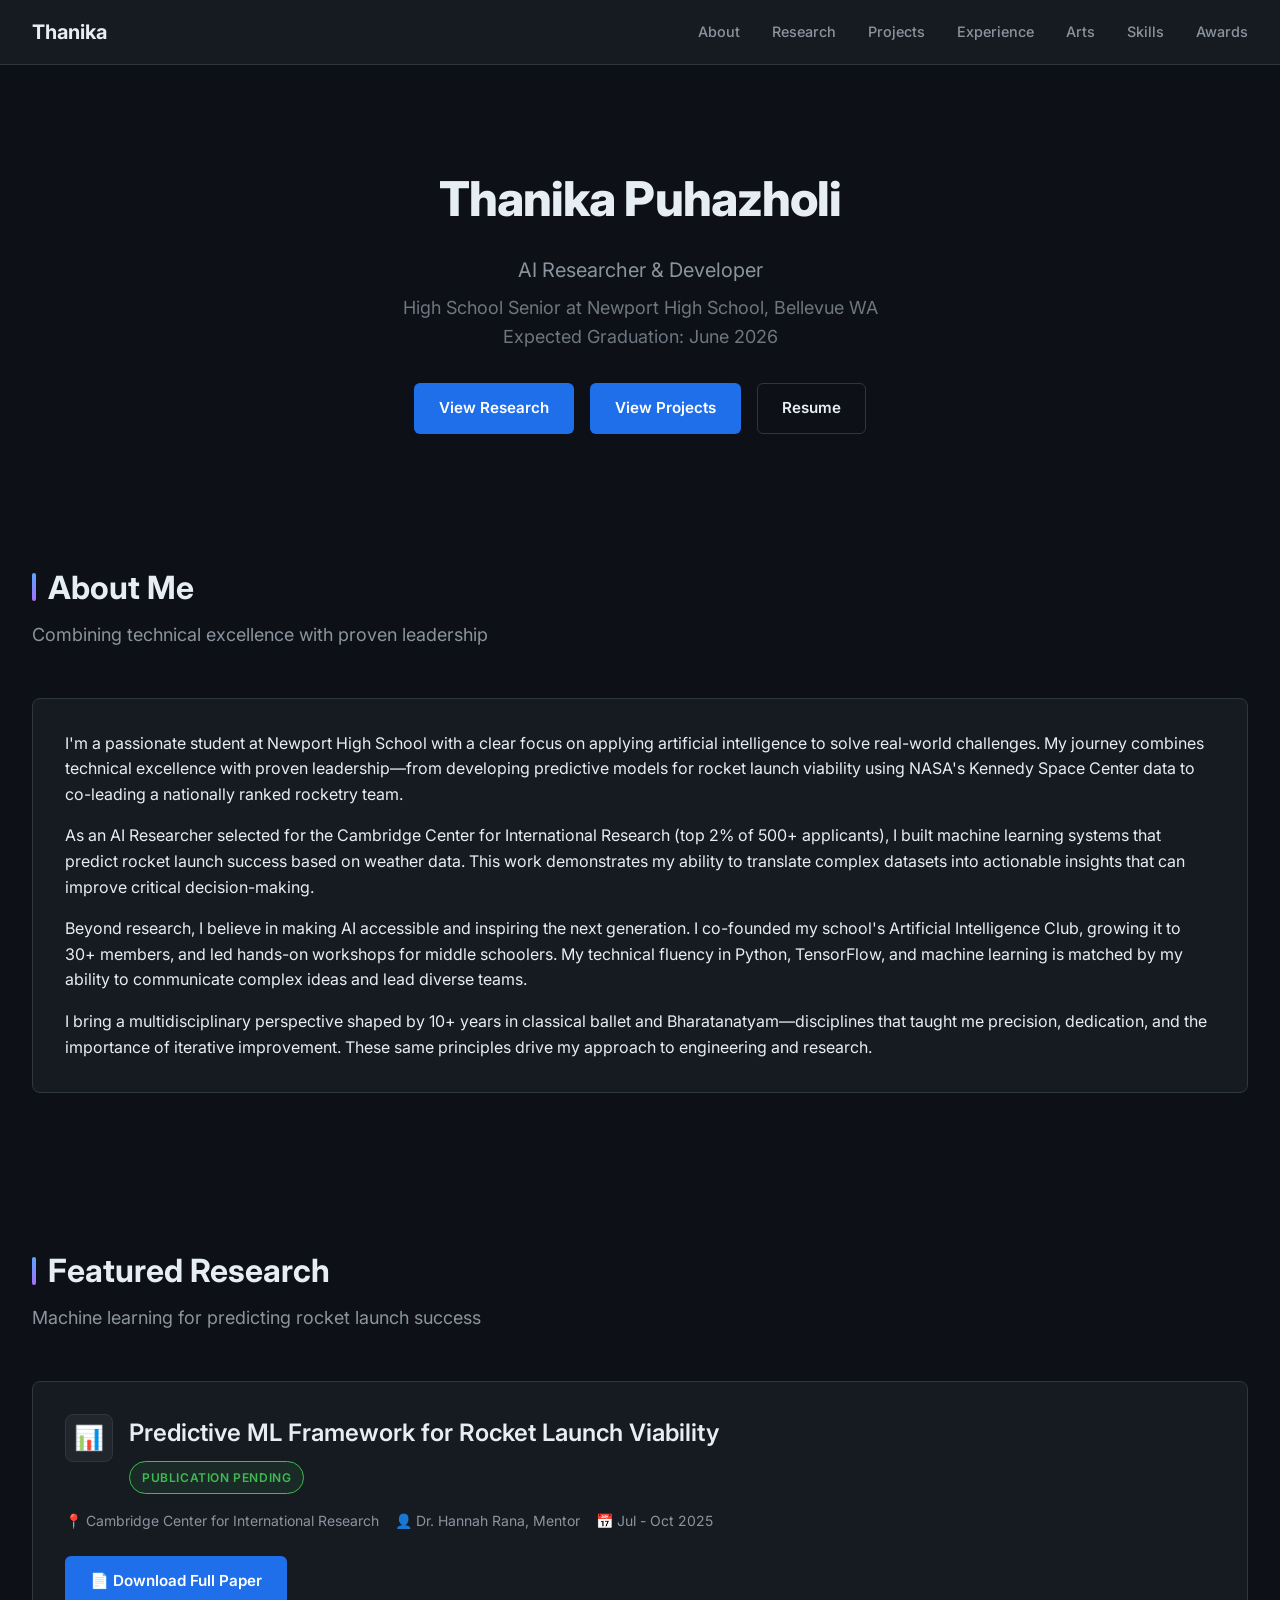
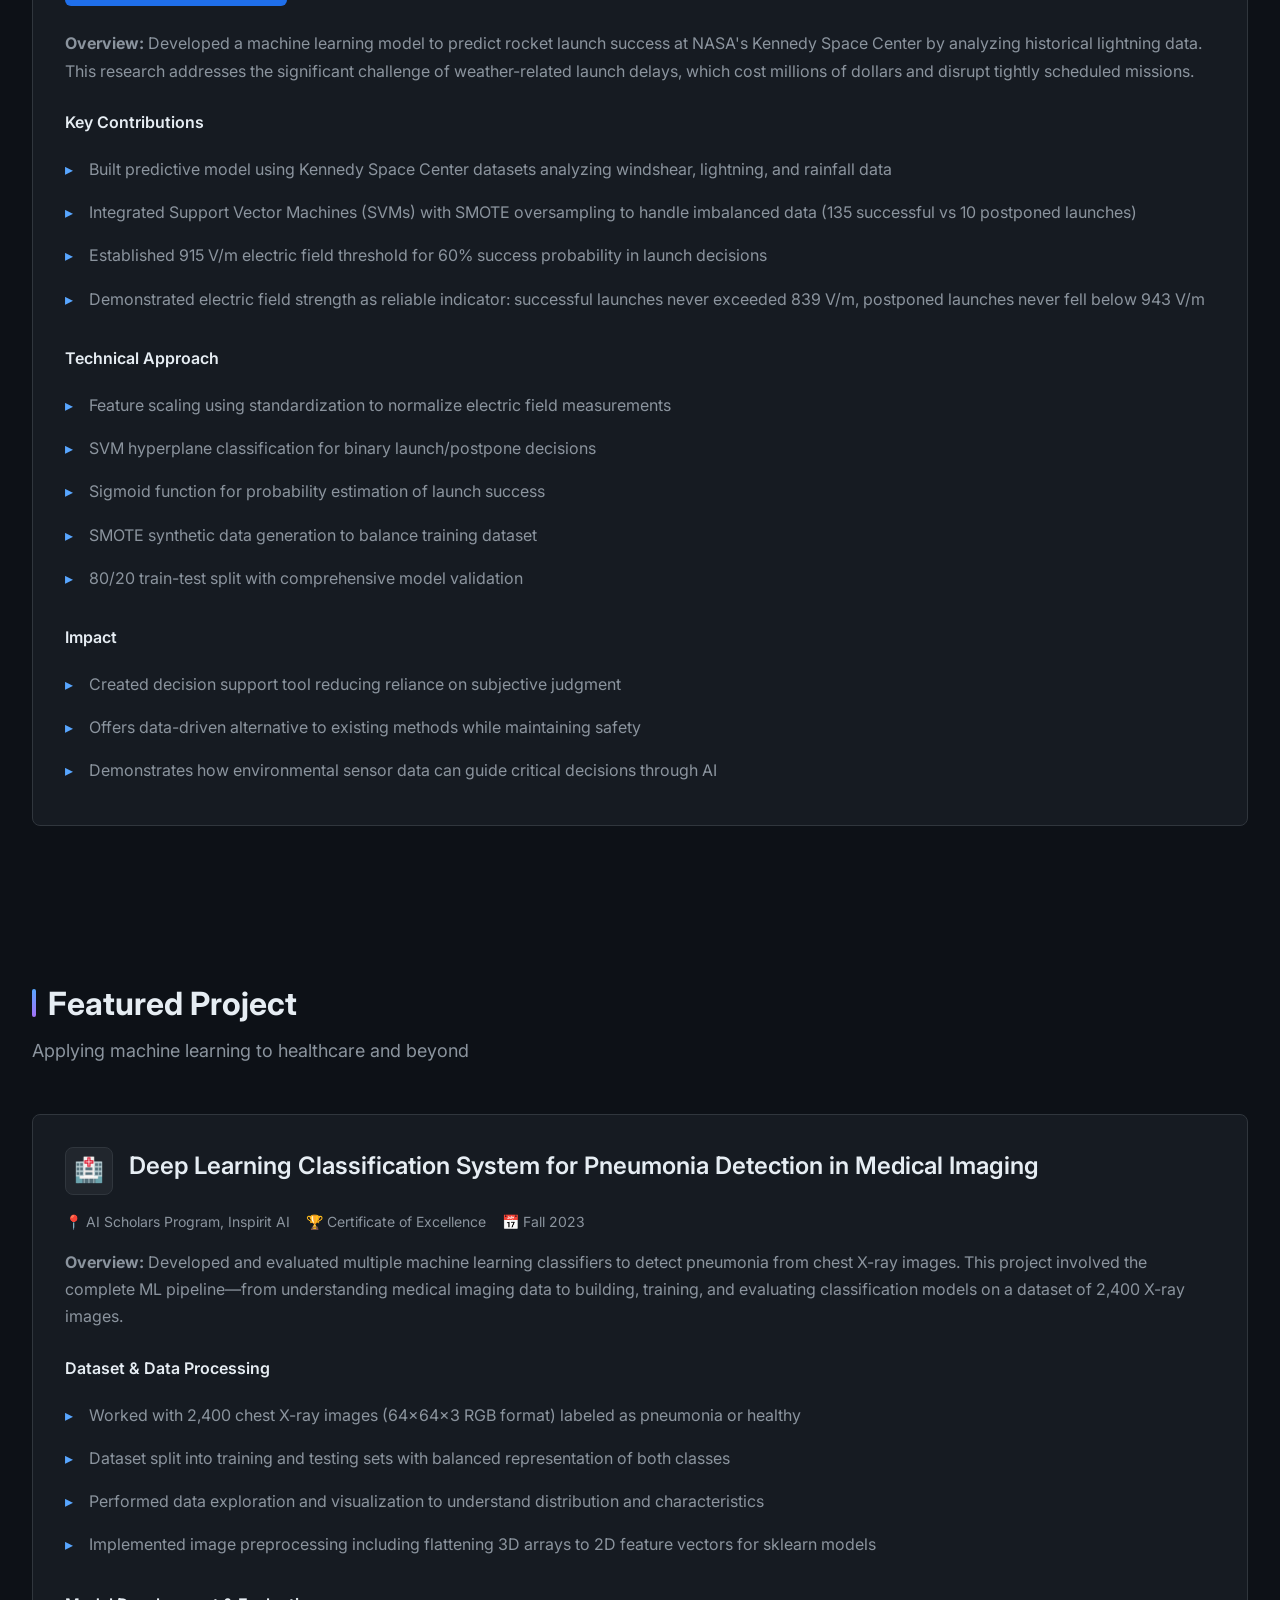
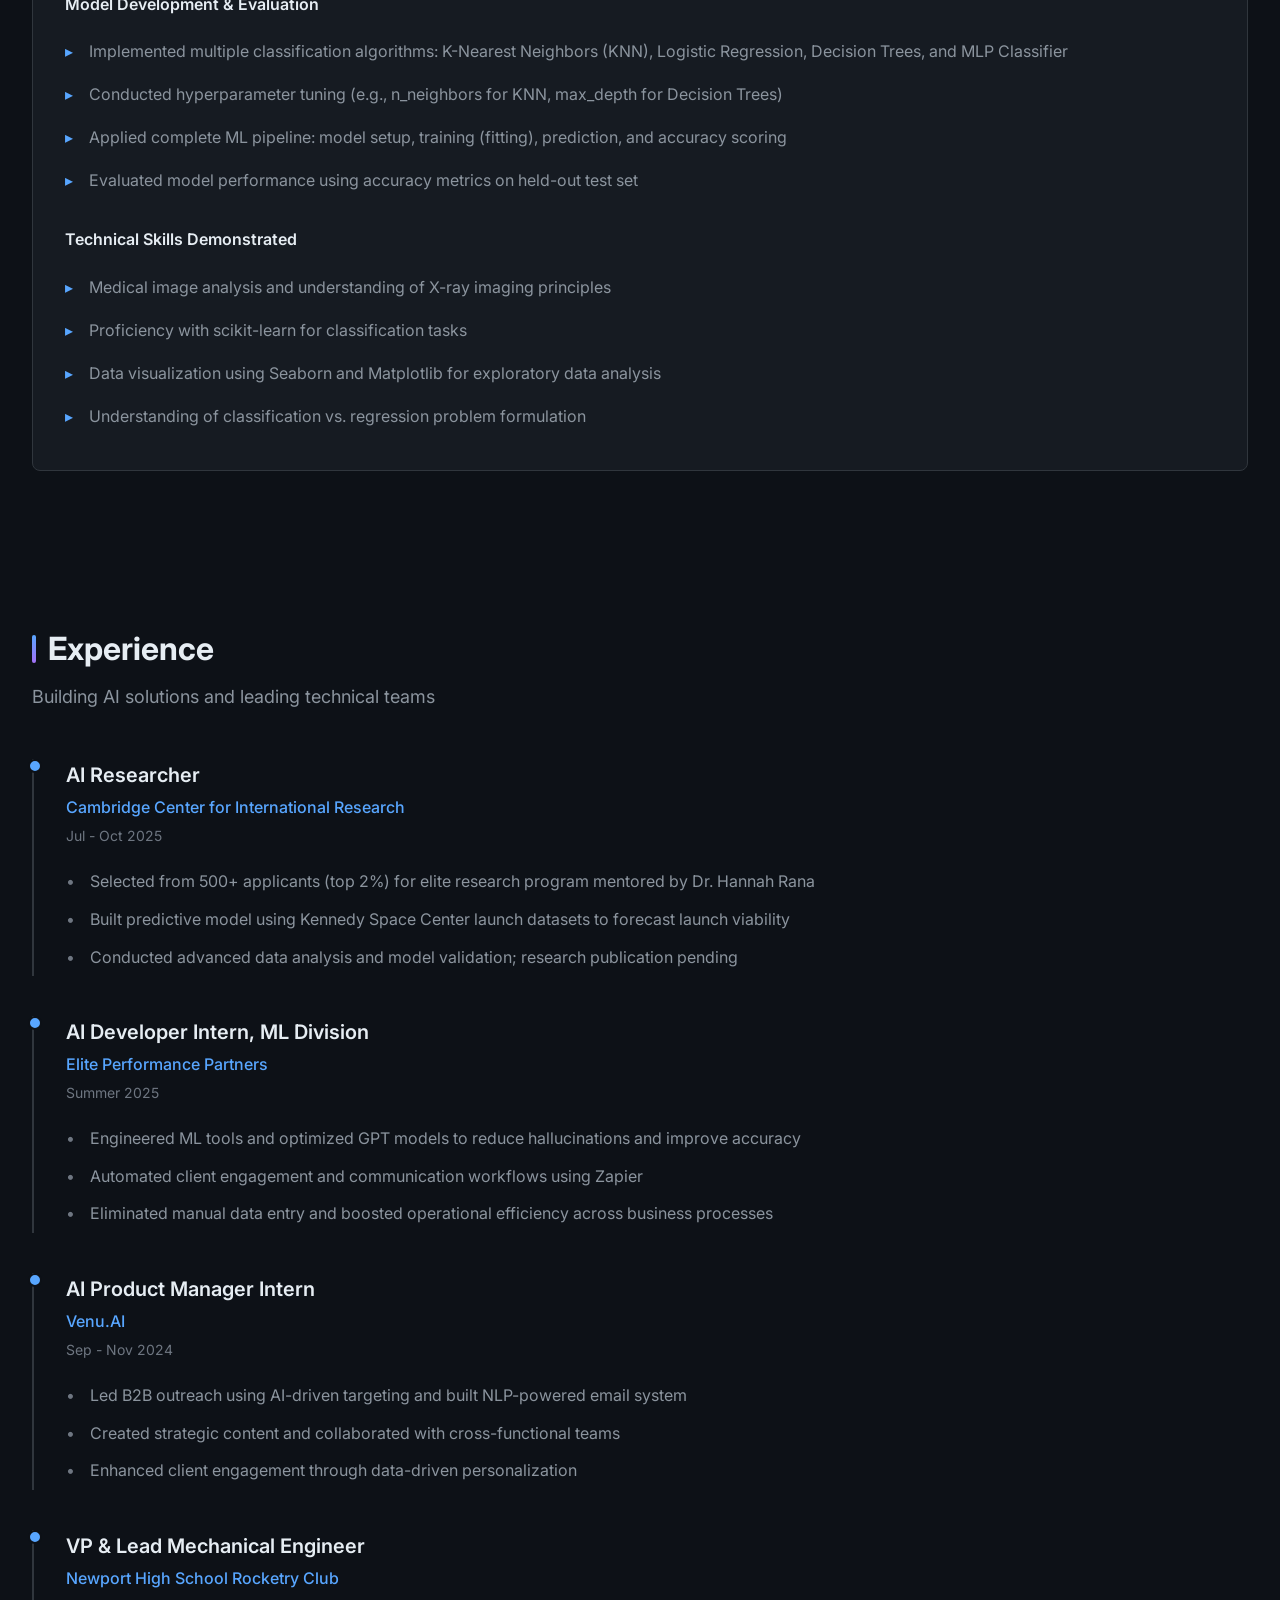
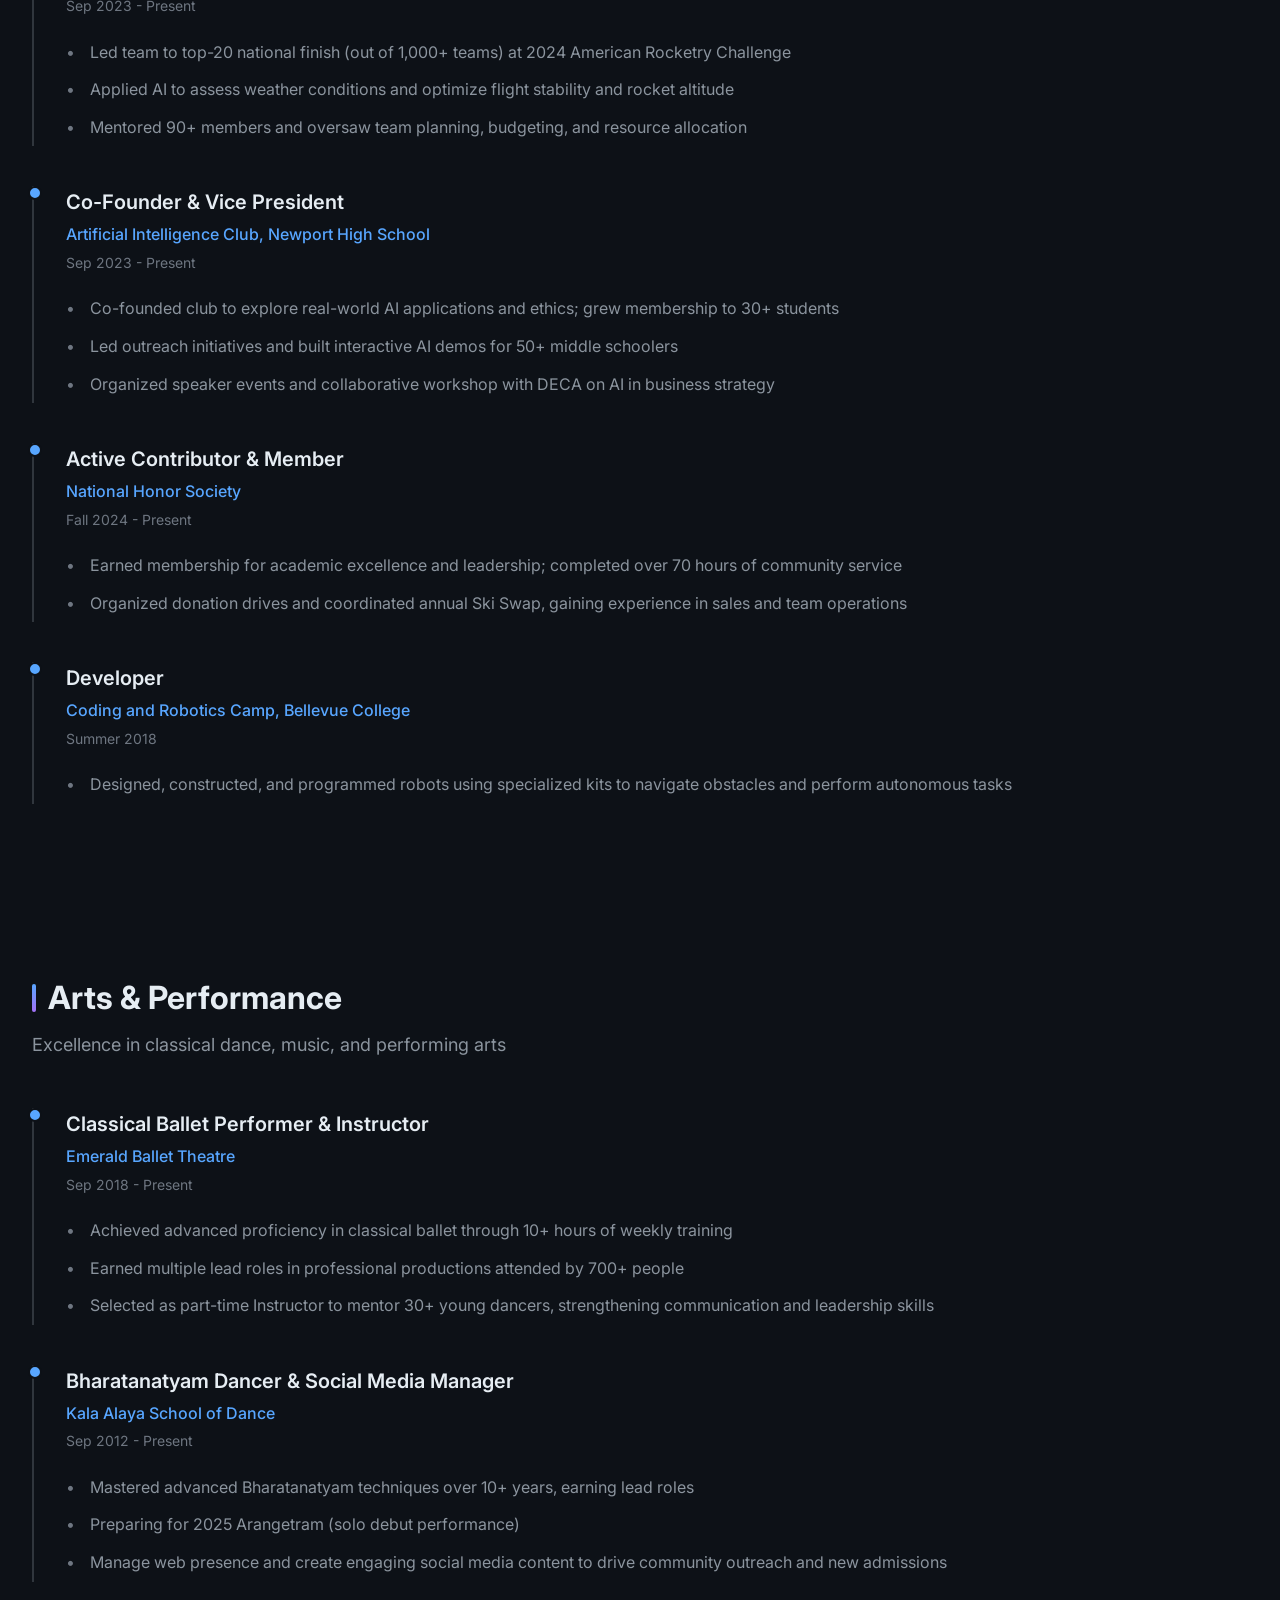
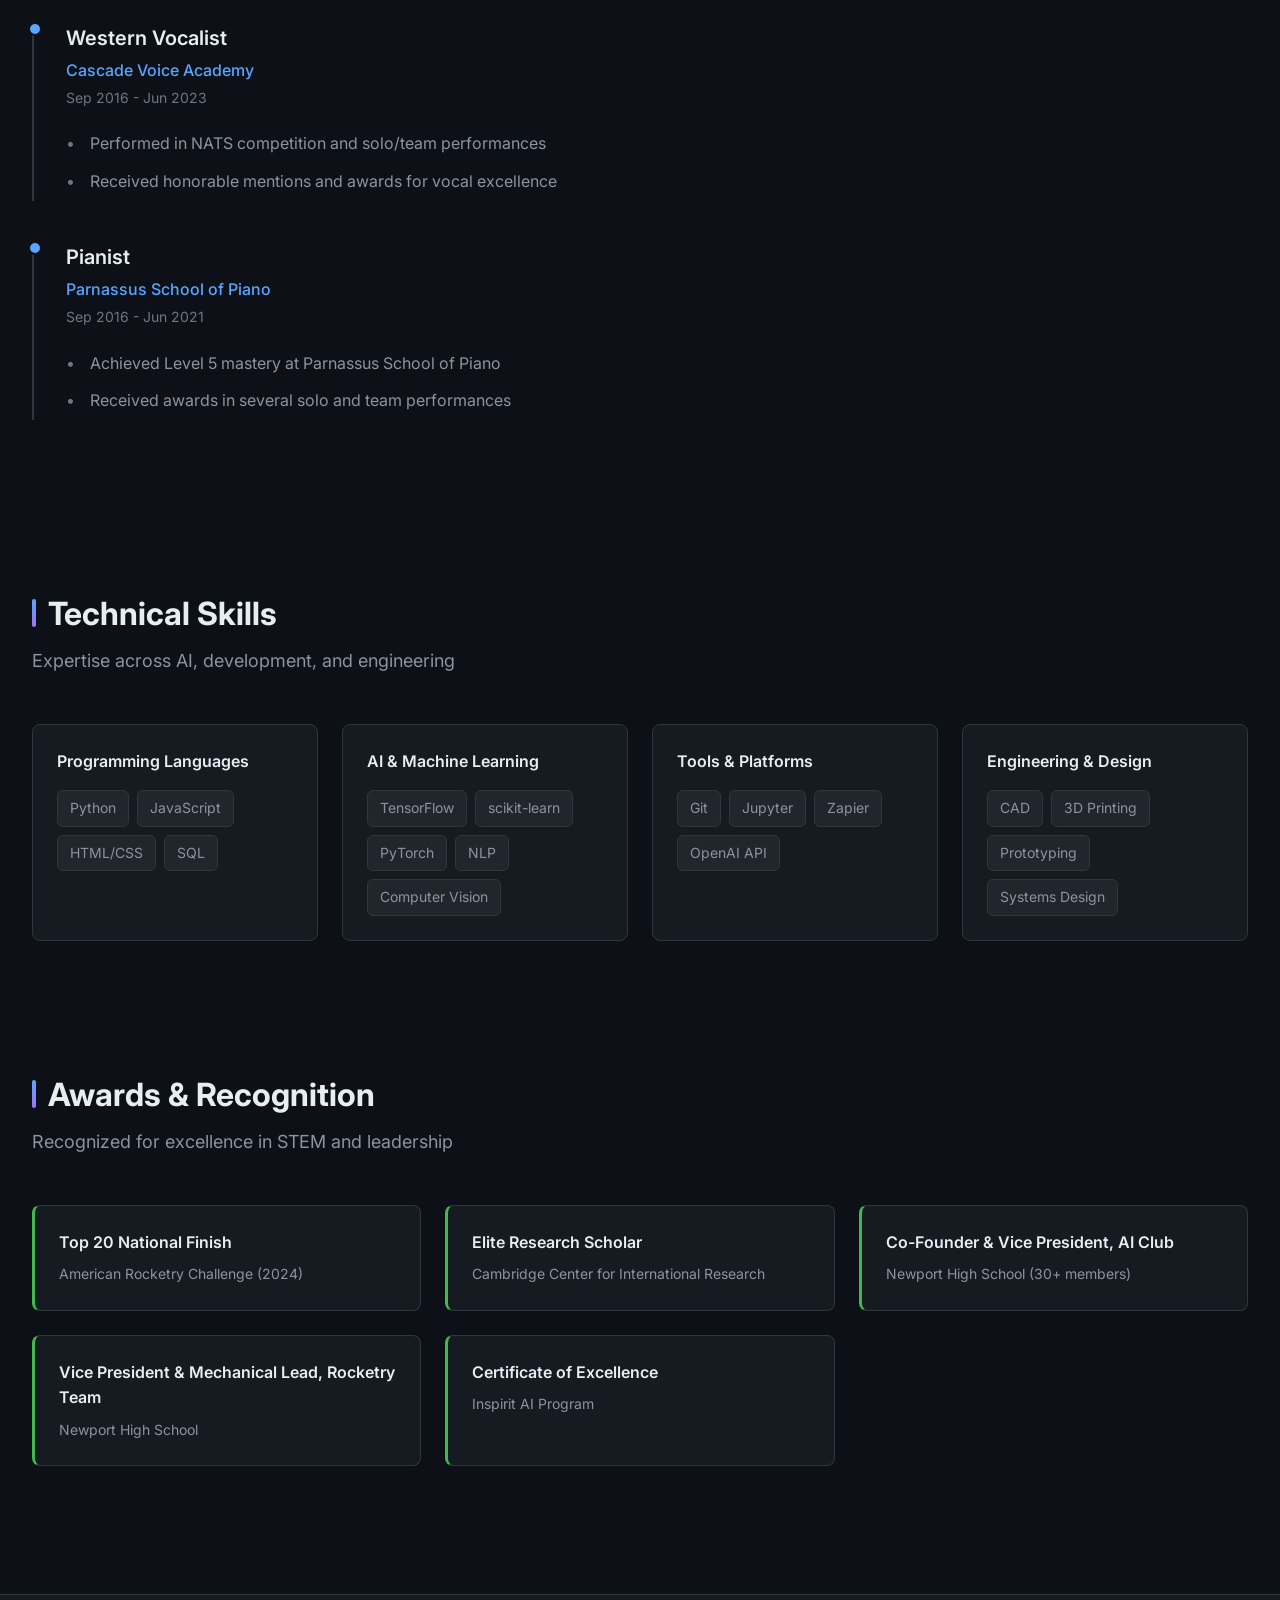
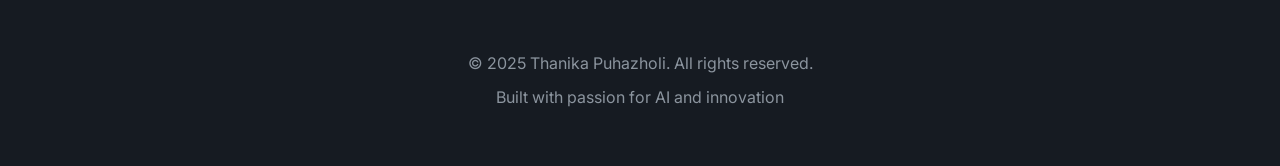
==== index.html @ 848838be "Update index.html" ====
<!DOCTYPE html>
<html lang="en">
<head>
    <meta charset="UTF-8">
    <meta name="viewport" content="width=device-width, initial-scale=1.0">
    <title>Thanika Puhazholi - High School Senior, AI Researcher & Developer</title>
     <!-- Custom T favicon -->
    <link rel="icon" href="data:image/svg+xml,<svg xmlns='http://www.w3.org/2000/svg' viewBox='0 0 100 100'><rect width='100' height='100' fill='%231f6feb'/><text x='50' y='75' font-size='70' text-anchor='middle' fill='white' font-family='Inter, sans-serif' font-weight='bold'>T</text></svg>">
    <link href="https://fonts.googleapis.com/css2?family=Inter:wght@300;400;500;600;700;800&display=swap" rel="stylesheet">

    <style>
        * {
            margin: 0;
            padding: 0;
            box-sizing: border-box;
        }

        :root {
            --bg-primary: #0d1117;
            --bg-secondary: #161b22;
            --bg-tertiary: #21262d;
            --bg-hover: #30363d;
            --border: #30363d;
            --text-primary: #e6edf3;
            --text-secondary: #8b949e;
            --text-muted: #6e7681;
            --accent-primary: #58a6ff;
            --accent-secondary: #1f6feb;
            --accent-tertiary: #388bfd;
            --success: #3fb950;
            --warning: #d29922;
            --purple: #a371f7;
            --shadow: rgba(0, 0, 0, 0.5);
        }

        body {
            font-family: 'Inter', -apple-system, BlinkMacSystemFont, 'Segoe UI', sans-serif;
            background: var(--bg-primary);
            color: var(--text-primary);
            line-height: 1.6;
            -webkit-font-smoothing: antialiased;
        }

        /* Header */
        header {
            background: var(--bg-secondary);
            border-bottom: 1px solid var(--border);
            padding: 1rem 0;
            position: sticky;
            top: 0;
            z-index: 100;
            backdrop-filter: blur(10px);
        }

        nav {
            max-width: 1280px;
            margin: 0 auto;
            padding: 0 2rem;
            display: flex;
            justify-content: space-between;
            align-items: center;
        }

        .logo {
            font-size: 1.25rem;
            font-weight: 700;
            color: var(--text-primary);
            text-decoration: none;
        }

        .nav-links {
            display: flex;
            gap: 2rem;
            list-style: none;
        }

        .nav-links a {
            color: var(--text-secondary);
            text-decoration: none;
            font-weight: 500;
            font-size: 0.9rem;
            transition: color 0.2s;
        }

        .nav-links a:hover {
            color: var(--text-primary);
        }

        /* Container */
        .container {
            max-width: 1280px;
            margin: 0 auto;
            padding: 0 2rem;
        }

        /* Hero Section */
        .hero {
            padding: 6rem 0 4rem;
            text-align: center;
        }

        .hero h1 {
            font-size: 3rem;
            font-weight: 800;
            margin-bottom: 1rem;
            letter-spacing: -0.02em;
        }

        .hero-subtitle {
            font-size: 1.25rem;
            color: var(--text-secondary);
            margin-bottom: 0.5rem;
        }

        .hero-description {
            font-size: 1.125rem;
            color: var(--text-muted);
            max-width: 600px;
            margin: 0 auto 2rem;
        }

        .hero-buttons {
            display: flex;
            gap: 1rem;
            justify-content: center;
            flex-wrap: wrap;
        }

        .btn {
            padding: 0.75rem 1.5rem;
            border-radius: 6px;
            text-decoration: none;
            font-weight: 600;
            font-size: 0.95rem;
            transition: all 0.2s;
            display: inline-flex;
            align-items: center;
            gap: 0.5rem;
        }

        .btn-primary {
            background: var(--accent-secondary);
            color: white;
            border: 1px solid transparent;
        }

        .btn-primary:hover {
            background: var(--accent-tertiary);
        }

        .btn-secondary {
            background: transparent;
            color: var(--text-primary);
            border: 1px solid var(--border);
        }

        .btn-secondary:hover {
            border-color: var(--text-secondary);
        }

        /* Section */
        section {
            padding: 4rem 0;
        }

        .section-header {
            margin-bottom: 3rem;
        }

        .section-title {
            font-size: 2rem;
            font-weight: 700;
            margin-bottom: 0.5rem;
            display: flex;
            align-items: center;
            gap: 0.75rem;
        }

        .section-title::before {
            content: '';
            width: 4px;
            height: 28px;
            background: linear-gradient(180deg, var(--accent-primary), var(--purple));
            border-radius: 2px;
        }

        .section-description {
            color: var(--text-secondary);
            font-size: 1.125rem;
        }

        /* Cards */
        .card {
            background: var(--bg-secondary);
            border: 1px solid var(--border);
            border-radius: 8px;
            padding: 2rem;
            margin-bottom: 1.5rem;
            transition: all 0.2s;
        }

        .card:hover {
            border-color: var(--text-muted);
            box-shadow: 0 8px 24px var(--shadow);
        }

        .card-header {
            display: flex;
            align-items: flex-start;
            gap: 1rem;
            margin-bottom: 1rem;
        }

        .card-icon {
            width: 48px;
            height: 48px;
            background: var(--bg-tertiary);
            border: 1px solid var(--border);
            border-radius: 8px;
            display: flex;
            align-items: center;
            justify-content: center;
            font-size: 1.5rem;
            flex-shrink: 0;
        }

        .card-title {
            font-size: 1.5rem;
            font-weight: 600;
            margin-bottom: 0.5rem;
        }

        .card-meta {
            display: flex;
            flex-wrap: wrap;
            gap: 1rem;
            margin-bottom: 1rem;
            font-size: 0.875rem;
            color: var(--text-secondary);
        }

        .badge {
            display: inline-block;
            padding: 0.375rem 0.75rem;
            background: var(--bg-tertiary);
            border: 1px solid var(--border);
            border-radius: 20px;
            font-size: 0.75rem;
            font-weight: 600;
            text-transform: uppercase;
            letter-spacing: 0.05em;
        }

        .badge-success {
            background: rgba(63, 185, 80, 0.1);
            border-color: var(--success);
            color: var(--success);
        }

        .badge-warning {
            background: rgba(210, 153, 34, 0.1);
            border-color: var(--warning);
            color: var(--warning);
        }

        .badge-purple {
            background: rgba(163, 113, 247, 0.1);
            border-color: var(--purple);
            color: var(--purple);
        }

        .card-content {
            color: var(--text-secondary);
            line-height: 1.7;
        }

        .card-content h4 {
            color: var(--text-primary);
            font-weight: 600;
            margin: 1.5rem 0 0.75rem;
            font-size: 1rem;
        }

        .card-content ul {
            list-style: none;
            padding-left: 0;
        }

        .card-content li {
            padding: 0.5rem 0 0.5rem 1.5rem;
            position: relative;
        }

        .card-content li::before {
            content: '▸';
            position: absolute;
            left: 0;
            color: var(--accent-primary);
        }

        /* Experience Timeline */
        .experience-item {
            border-left: 2px solid var(--border);
            padding-left: 2rem;
            margin-bottom: 2.5rem;
            position: relative;
        }

        .experience-item::before {
            content: '';
            position: absolute;
            left: -6px;
            top: 0;
            width: 10px;
            height: 10px;
            background: var(--accent-primary);
            border-radius: 50%;
            border: 2px solid var(--bg-primary);
        }

        .experience-header {
            margin-bottom: 1rem;
        }

        .experience-title {
            font-size: 1.25rem;
            font-weight: 600;
            margin-bottom: 0.25rem;
        }

        .experience-org {
            color: var(--accent-primary);
            font-weight: 500;
        }

        .experience-date {
            color: var(--text-muted);
            font-size: 0.875rem;
            margin-top: 0.25rem;
        }

        .experience-description {
            list-style: none;
            padding-left: 0;
            color: var(--text-secondary);
        }

        .experience-description li {
            padding: 0.375rem 0 0.375rem 1.5rem;
            position: relative;
        }

        .experience-description li::before {
            content: '•';
            position: absolute;
            left: 0;
            color: var(--text-muted);
        }

        /* Skills Grid */
        .skills-grid {
            display: grid;
            grid-template-columns: repeat(auto-fit, minmax(280px, 1fr));
            gap: 1.5rem;
        }

        .skill-group {
            background: var(--bg-secondary);
            border: 1px solid var(--border);
            border-radius: 8px;
            padding: 1.5rem;
        }

        .skill-group h3 {
            font-size: 1rem;
            font-weight: 600;
            margin-bottom: 1rem;
            color: var(--text-primary);
        }

        .skill-tags {
            display: flex;
            flex-wrap: wrap;
            gap: 0.5rem;
        }

        .skill-tag {
            background: var(--bg-tertiary);
            border: 1px solid var(--border);
            padding: 0.375rem 0.75rem;
            border-radius: 6px;
            font-size: 0.875rem;
            color: var(--text-secondary);
            transition: all 0.2s;
        }

        .skill-tag:hover {
            border-color: var(--accent-primary);
            color: var(--accent-primary);
        }

        /* Awards Grid */
        .awards-grid {
            display: grid;
            grid-template-columns: repeat(auto-fit, minmax(300px, 1fr));
            gap: 1.5rem;
        }

        .award-card {
            background: var(--bg-secondary);
            border: 1px solid var(--border);
            border-left: 3px solid var(--success);
            border-radius: 8px;
            padding: 1.5rem;
            transition: all 0.2s;
        }

        .award-card:hover {
            border-left-color: var(--accent-primary);
            box-shadow: 0 4px 16px var(--shadow);
        }

        .award-name {
            font-weight: 600;
            margin-bottom: 0.5rem;
        }

        .award-org {
            color: var(--text-secondary);
            font-size: 0.875rem;
        }

        /* Footer */
        footer {
            background: var(--bg-secondary);
            border-top: 1px solid var(--border);
            padding: 3rem 0;
            margin-top: 4rem;
            text-align: center;
        }

        footer p {
            color: var(--text-secondary);
            margin: 0.5rem 0;
        }

        /* Responsive */
        @media (max-width: 768px) {
            .hero h1 {
                font-size: 2rem;
            }

            .nav-links {
                gap: 1rem;
            }

            .section-title {
                font-size: 1.5rem;
            }

            .skills-grid,
            .awards-grid {
                grid-template-columns: 1fr;
            }
        }

        /* Smooth Scroll */
        html {
            scroll-behavior: smooth;
        }

        ::selection {
            background: var(--accent-primary);
            color: var(--bg-primary);
        }
    </style>
</head>
<body>
    <header>
        <nav>
            <a href="#" class="logo">Thanika</a>
            <ul class="nav-links">
                <li><a href="#about">About</a></li>
                <li><a href="#research">Research</a></li>
                <li><a href="#projects">Projects</a></li>
                <li><a href="#experience">Experience</a></li>
                <li><a href="#arts">Arts</a></li>
                <li><a href="#skills">Skills</a></li>
                <li><a href="#awards">Awards</a></li>
            </ul>
        </nav>
    </header>

    <main>
        <div class="container">
            <section class="hero">
                <h1>Thanika Puhazholi</h1>
                <div class="hero-subtitle">AI Researcher & Developer</div>
                <p class="hero-description">High School Senior at Newport High School, Bellevue WA<br>Expected Graduation: June 2026</p>
                <div class="hero-buttons">
                    <a href="#research" class="btn btn-primary">
                        <span>View Research</span>
                    </a>
                    <a href="#projects" class="btn btn-primary">
                        <span>View Projects</span>
                    </a>
                    <a href="thanikaresume.pdf" class="btn btn-secondary" target="_blank">
                        <span>Resume</span>
                    </a>
                    
                </div>
            </section>
            <section id="about">
                <div class="section-header">
                    <h2 class="section-title">About Me</h2>
                    <p class="section-description">Combining technical excellence with proven leadership</p>
                </div>
                <div class="card">
                    <p style="margin-bottom: 1rem;">I'm a passionate student at Newport High School with a clear focus on applying artificial intelligence to solve real-world challenges. My journey combines technical excellence with proven leadership—from developing predictive models for rocket launch viability using NASA's Kennedy Space Center data to co-leading a nationally ranked rocketry team.</p>
                    
                    <p style="margin-bottom: 1rem;">As an AI Researcher selected for the Cambridge Center for International Research (top 2% of 500+ applicants), I built machine learning systems that predict rocket launch success based on weather data. This work demonstrates my ability to translate complex datasets into actionable insights that can improve critical decision-making.</p>
                    
                    <p style="margin-bottom: 1rem;">Beyond research, I believe in making AI accessible and inspiring the next generation. I co-founded my school's Artificial Intelligence Club, growing it to 30+ members, and led hands-on workshops for middle schoolers. My technical fluency in Python, TensorFlow, and machine learning is matched by my ability to communicate complex ideas and lead diverse teams.</p>
                    
                    <p>I bring a multidisciplinary perspective shaped by 10+ years in classical ballet and Bharatanatyam—disciplines that taught me precision, dedication, and the importance of iterative improvement. These same principles drive my approach to engineering and research.</p>
                </div>
            </section>

            <section id="research">
                <div class="section-header">
                    <h2 class="section-title">Featured Research</h2>
                    <p class="section-description">Machine learning for predicting rocket launch success</p>
                </div>
                
                <div class="card">
                    <div class="card-header">
                        <div class="card-icon">📊</div>
                        <div style="flex: 1;">
                            <h3 class="card-title">Predictive ML Framework for Rocket Launch Viability</h3>
                            <span class="badge badge-success">Publication Pending</span>
                        </div>
                    </div>
                    
                    <div class="card-meta">
                        <span>📍 Cambridge Center for International Research</span>
                        <span>👤 Dr. Hannah Rana, Mentor</span>
                        <span>📅 Jul - Oct 2025</span>
                    </div>

                    <div style="margin: 1.5rem 0;">
                        <a href="launchpredictresearch.pdf" class="btn btn-primary" target="_blank">
                            <span>📄 Download Full Paper</span>
                        </a>
                    </div>

                    <div class="card-content">
                        <p><strong>Overview:</strong> Developed a machine learning model to predict rocket launch success at NASA's Kennedy Space Center by analyzing historical lightning data. This research addresses the significant challenge of weather-related launch delays, which cost millions of dollars and disrupt tightly scheduled missions.</p>

                        <h4>Key Contributions</h4>
                        <ul>
                            <li>Built predictive model using Kennedy Space Center datasets analyzing windshear, lightning, and rainfall data</li>
                            <li>Integrated Support Vector Machines (SVMs) with SMOTE oversampling to handle imbalanced data (135 successful vs 10 postponed launches)</li>
                            <li>Established 915 V/m electric field threshold for 60% success probability in launch decisions</li>
                            <li>Demonstrated electric field strength as reliable indicator: successful launches never exceeded 839 V/m, postponed launches never fell below 943 V/m</li>
                        </ul>

                        <h4>Technical Approach</h4>
                        <ul>
                            <li>Feature scaling using standardization to normalize electric field measurements</li>
                            <li>SVM hyperplane classification for binary launch/postpone decisions</li>
                            <li>Sigmoid function for probability estimation of launch success</li>
                            <li>SMOTE synthetic data generation to balance training dataset</li>
                            <li>80/20 train-test split with comprehensive model validation</li>
                        </ul>

                        <h4>Impact</h4>
                        <ul>
                            <li>Created decision support tool reducing reliance on subjective judgment</li>
                            <li>Offers data-driven alternative to existing methods while maintaining safety</li>
                            <li>Demonstrates how environmental sensor data can guide critical decisions through AI</li>
                        </ul>
                    </div>
                </div>
            </section>

            <section id="projects">
                <div class="section-header">
                    <h2 class="section-title">Featured Project</h2>
                    <p class="section-description">Applying machine learning to healthcare and beyond</p>
                </div>

                <div class="card">
                    <div class="card-header">
                        <div class="card-icon">🏥</div>
                        <div style="flex: 1;">
                            <h3 class="card-title"> Deep Learning Classification System for Pneumonia Detection in Medical Imaging</h3>
                        </div>
                    </div>
                    
                    <div class="card-meta">
                        <span>📍 AI Scholars Program, Inspirit AI</span>
                        <span>🏆 Certificate of Excellence</span>
                        <span>📅 Fall 2023</span>
                    </div>

                    <div class="card-content">
                        <p><strong>Overview:</strong> Developed and evaluated multiple machine learning classifiers to detect pneumonia from chest X-ray images. This project involved the complete ML pipeline—from understanding medical imaging data to building, training, and evaluating classification models on a dataset of 2,400 X-ray images.</p>

                        <h4>Dataset & Data Processing</h4>
                        <ul>
                            <li>Worked with 2,400 chest X-ray images (64×64×3 RGB format) labeled as pneumonia or healthy</li>
                            <li>Dataset split into training and testing sets with balanced representation of both classes</li>
                            <li>Performed data exploration and visualization to understand distribution and characteristics</li>
                            <li>Implemented image preprocessing including flattening 3D arrays to 2D feature vectors for sklearn models</li>
                        </ul>

                        <h4>Model Development & Evaluation</h4>
                        <ul>
                            <li>Implemented multiple classification algorithms: K-Nearest Neighbors (KNN), Logistic Regression, Decision Trees, and MLP Classifier</li>
                            <li>Conducted hyperparameter tuning (e.g., n_neighbors for KNN, max_depth for Decision Trees)</li>
                            <li>Applied complete ML pipeline: model setup, training (fitting), prediction, and accuracy scoring</li>
                            <li>Evaluated model performance using accuracy metrics on held-out test set</li>
                        </ul>

                        <h4>Technical Skills Demonstrated</h4>
                        <ul>
                            <li>Medical image analysis and understanding of X-ray imaging principles</li>
                            <li>Proficiency with scikit-learn for classification tasks</li>
                            <li>Data visualization using Seaborn and Matplotlib for exploratory data analysis</li>
                            <li>Understanding of classification vs. regression problem formulation</li>
                        </ul>
                    </div>
                </div>
            </section>

            <section id="experience">
                <div class="section-header">
                    <h2 class="section-title">Experience</h2>
                    <p class="section-description">Building AI solutions and leading technical teams</p>
                </div>

                <div class="experience-item">
                    <div class="experience-header">
                        <div class="experience-title">AI Researcher</div>
                        <div class="experience-org">Cambridge Center for International Research</div>
                        <div class="experience-date">Jul - Oct 2025</div>
                    </div>
                    <ul class="experience-description">
                        <li>Selected from 500+ applicants (top 2%) for elite research program mentored by Dr. Hannah Rana</li>
                        <li>Built predictive model using Kennedy Space Center launch datasets to forecast launch viability</li>
                        <li>Conducted advanced data analysis and model validation; research publication pending</li>
                    </ul>
                </div>

                <div class="experience-item">
                    <div class="experience-header">
                        <div class="experience-title">AI Developer Intern, ML Division</div>
                        <div class="experience-org">Elite Performance Partners</div>
                        <div class="experience-date">Summer 2025</div>
                    </div>
                    <ul class="experience-description">
                        <li>Engineered ML tools and optimized GPT models to reduce hallucinations and improve accuracy</li>
                        <li>Automated client engagement and communication workflows using Zapier</li>
                        <li>Eliminated manual data entry and boosted operational efficiency across business processes</li>
                    </ul>
                </div>

                <div class="experience-item">
                    <div class="experience-header">
                        <div class="experience-title">AI Product Manager Intern</div>
                        <div class="experience-org">Venu.AI</div>
                        <div class="experience-date">Sep - Nov 2024</div>
                    </div>
                    <ul class="experience-description">
                        <li>Led B2B outreach using AI-driven targeting and built NLP-powered email system</li>
                        <li>Created strategic content and collaborated with cross-functional teams</li>
                        <li>Enhanced client engagement through data-driven personalization</li>
                    </ul>
                </div>

                <div class="experience-item">
                    <div class="experience-header">
                        <div class="experience-title">VP & Lead Mechanical Engineer</div>
                        <div class="experience-org">Newport High School Rocketry Club</div>
                        <div class="experience-date">Sep 2023 - Present</div>
                    </div>
                    <ul class="experience-description">
                        <li>Led team to top-20 national finish (out of 1,000+ teams) at 2024 American Rocketry Challenge</li>
                        <li>Applied AI to assess weather conditions and optimize flight stability and rocket altitude</li>
                        <li>Mentored 90+ members and oversaw team planning, budgeting, and resource allocation</li>
                    </ul>
                </div>

                <div class="experience-item">
                    <div class="experience-header">
                        <div class="experience-title">Co-Founder & Vice President</div>
                        <div class="experience-org">Artificial Intelligence Club, Newport High School</div>
                        <div class="experience-date">Sep 2023 - Present</div>
                    </div>
                    <ul class="experience-description">
                        <li>Co-founded club to explore real-world AI applications and ethics; grew membership to 30+ students</li>
                        <li>Led outreach initiatives and built interactive AI demos for 50+ middle schoolers</li>
                        <li>Organized speaker events and collaborative workshop with DECA on AI in business strategy</li>
                    </ul>
                </div>

                <div class="experience-item">
                    <div class="experience-header">
                        <div class="experience-title">Active Contributor & Member</div>
                        <div class="experience-org">National Honor Society</div>
                        <div class="experience-date">Fall 2024 - Present</div>
                    </div>
                    <ul class="experience-description">
                        <li>Earned membership for academic excellence and leadership; completed over 70 hours of community service</li>
                        <li>Organized donation drives and coordinated annual Ski Swap, gaining experience in sales and team operations</li>
                    </ul>
                </div>

                <div class="experience-item">
                    <div class="experience-header">
                        <div class="experience-title">Developer</div>
                        <div class="experience-org">Coding and Robotics Camp, Bellevue College</div>
                        <div class="experience-date">Summer 2018</div>
                    </div>
                    <ul class="experience-description">
                        <li>Designed, constructed, and programmed robots using specialized kits to navigate obstacles and perform autonomous tasks</li>
                    </ul>
                </div>
            </section>

            <section id="arts">
                <div class="section-header">
                    <h2 class="section-title">Arts & Performance</h2>
                    <p class="section-description">Excellence in classical dance, music, and performing arts</p>
                </div>

                <div class="experience-item">
                    <div class="experience-header">
                        <div class="experience-title">Classical Ballet Performer & Instructor</div>
                        <div class="experience-org">Emerald Ballet Theatre</div>
                        <div class="experience-date">Sep 2018 - Present</div>
                    </div>
                    <ul class="experience-description">
                        <li>Achieved advanced proficiency in classical ballet through 10+ hours of weekly training</li>
                        <li>Earned multiple lead roles in professional productions attended by 700+ people</li>
                        <li>Selected as part-time Instructor to mentor 30+ young dancers, strengthening communication and leadership skills</li>
                    </ul>
                </div>

                <div class="experience-item">
                    <div class="experience-header">
                        <div class="experience-title">Bharatanatyam Dancer & Social Media Manager</div>
                        <div class="experience-org">Kala Alaya School of Dance</div>
                        <div class="experience-date">Sep 2012 - Present</div>
                    </div>
                    <ul class="experience-description">
                        <li>Mastered advanced Bharatanatyam techniques over 10+ years, earning lead roles</li>
                        <li>Preparing for 2025 Arangetram (solo debut performance)</li>
                        <li>Manage web presence and create engaging social media content to drive community outreach and new admissions</li>
                    </ul>
                </div>

                <div class="experience-item">
                    <div class="experience-header">
                        <div class="experience-title">Western Vocalist</div>
                        <div class="experience-org">Cascade Voice Academy</div>
                        <div class="experience-date">Sep 2016 - Jun 2023</div>
                    </div>
                    <ul class="experience-description">
                        <li>Performed in NATS competition and solo/team performances</li>
                        <li>Received honorable mentions and awards for vocal excellence</li>
                    </ul>
                </div>

                <div class="experience-item">
                    <div class="experience-header">
                        <div class="experience-title">Pianist</div>
                        <div class="experience-org">Parnassus School of Piano</div>
                        <div class="experience-date">Sep 2016 - Jun 2021</div>
                    </div>
                    <ul class="experience-description">
                        <li>Achieved Level 5 mastery at Parnassus School of Piano</li>
                        <li>Received awards in several solo and team performances</li>
                    </ul>
                </div>
            </section>

            <section id="skills">
                <div class="section-header">
                    <h2 class="section-title">Technical Skills</h2>
                    <p class="section-description">Expertise across AI, development, and engineering</p>
                </div>

                <div class="skills-grid">
                    <div class="skill-group">
                        <h3>Programming Languages</h3>
                        <div class="skill-tags">
                            <span class="skill-tag">Python</span>
                            <span class="skill-tag">JavaScript</span>
                            <span class="skill-tag">HTML/CSS</span>
                            <span class="skill-tag">SQL</span>
                        </div>
                    </div>

                    <div class="skill-group">
                        <h3>AI & Machine Learning</h3>
                        <div class="skill-tags">
                            <span class="skill-tag">TensorFlow</span>
                            <span class="skill-tag">scikit-learn</span>
                            <span class="skill-tag">PyTorch</span>
                            <span class="skill-tag">NLP</span>
                            <span class="skill-tag">Computer Vision</span>
                        </div>
                    </div>

                    <div class="skill-group">
                        <h3>Tools & Platforms</h3>
                        <div class="skill-tags">
                            <span class="skill-tag">Git</span>
                            <span class="skill-tag">Jupyter</span>
                            <span class="skill-tag">Zapier</span>
                            <span class="skill-tag">OpenAI API</span>
                        </div>
                    </div>

                    <div class="skill-group">
                        <h3>Engineering & Design</h3>
                        <div class="skill-tags">
                            <span class="skill-tag">CAD</span>
                            <span class="skill-tag">3D Printing</span>
                            <span class="skill-tag">Prototyping</span>
                            <span class="skill-tag">Systems Design</span>
                        </div>
                    </div>
                </div>
            </section>

            <section id="awards">
                <div class="section-header">
                    <h2 class="section-title">Awards & Recognition</h2>
                    <p class="section-description">Recognized for excellence in STEM and leadership</p>
                </div>

                <div class="awards-grid">
                    <div class="award-card">
                        <div class="award-name">Top 20 National Finish</div>
                        <div class="award-org">American Rocketry Challenge (2024)</div>
                    </div>

                     <div class="award-card">
                        <div class="award-name">Elite Research Scholar</div>
                        <div class="award-org">Cambridge Center for International Research</div>
                    </div>

                    <div class="award-card">
                        <div class="award-name">Co-Founder & Vice President, AI Club </div>
                        <div class="award-org">Newport High School (30+ members)</div>
                    </div>

                    <div class="award-card">
                        <div class="award-name">Vice President & Mechanical Lead, Rocketry Team</div>
                        <div class="award-org">Newport High School</div>
                    </div>

                    <div class="award-card">
                        <div class="award-name">Certificate of Excellence</div>
                        <div class="award-org">Inspirit AI Program</div>
                    </div>
                </div>
            </section>
        </div>
    </main>

    <footer>
        <div class="container">
            <p>© 2025 Thanika Puhazholi. All rights reserved.</p>
            <p>Built with passion for AI and innovation</p>
        </div>
    </footer>
</body>
</html>
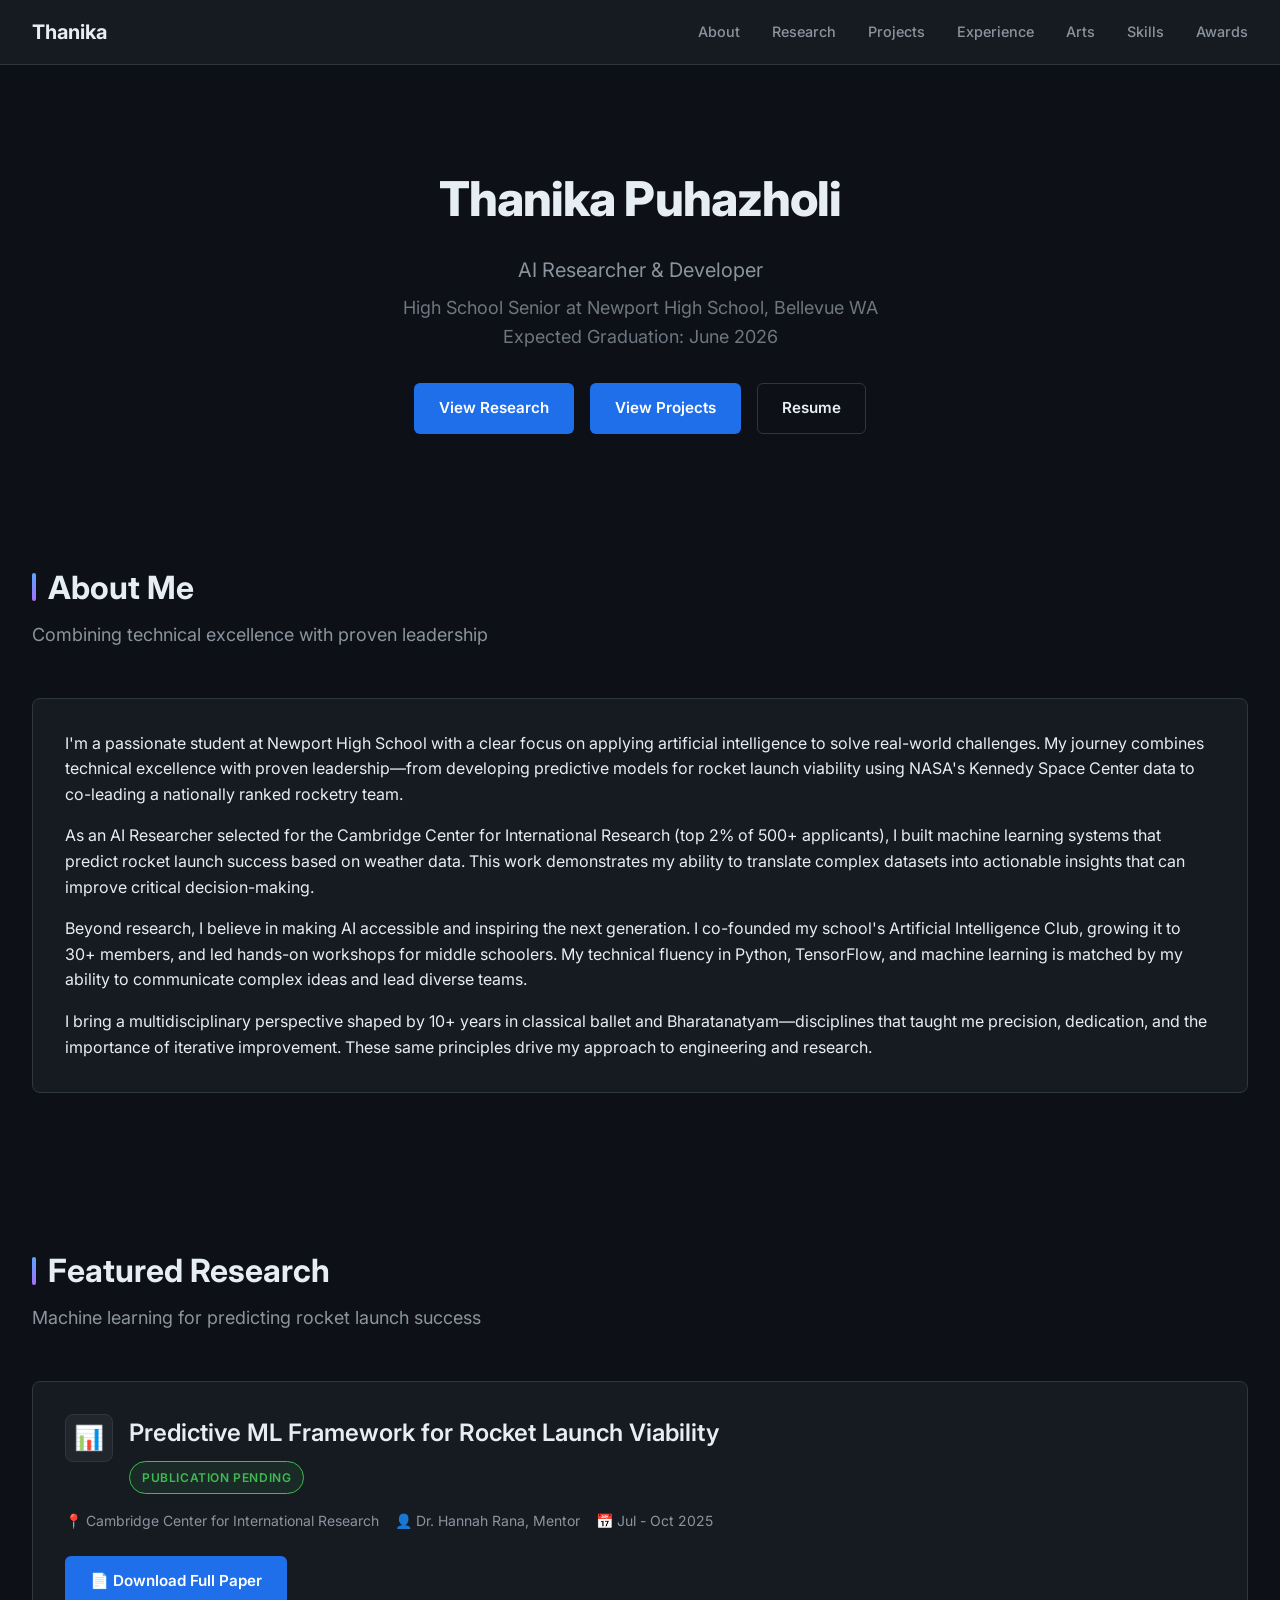
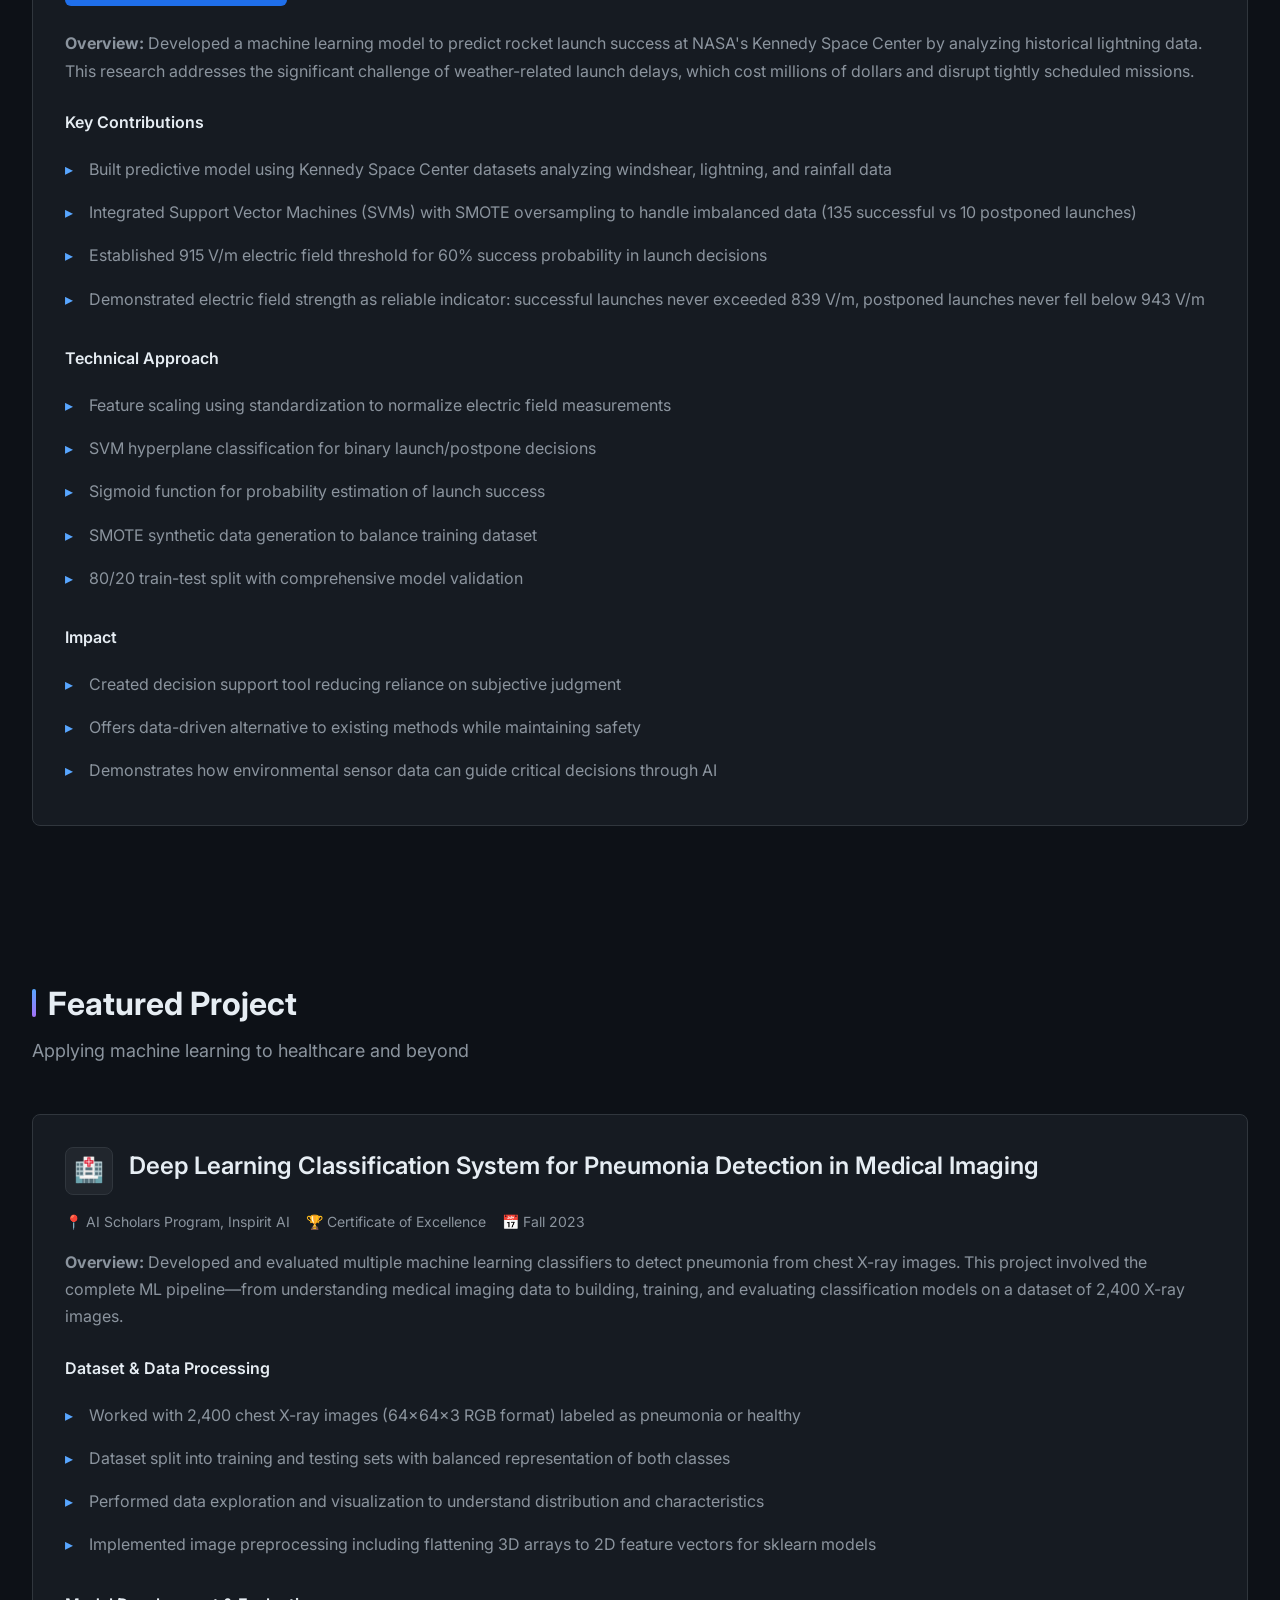
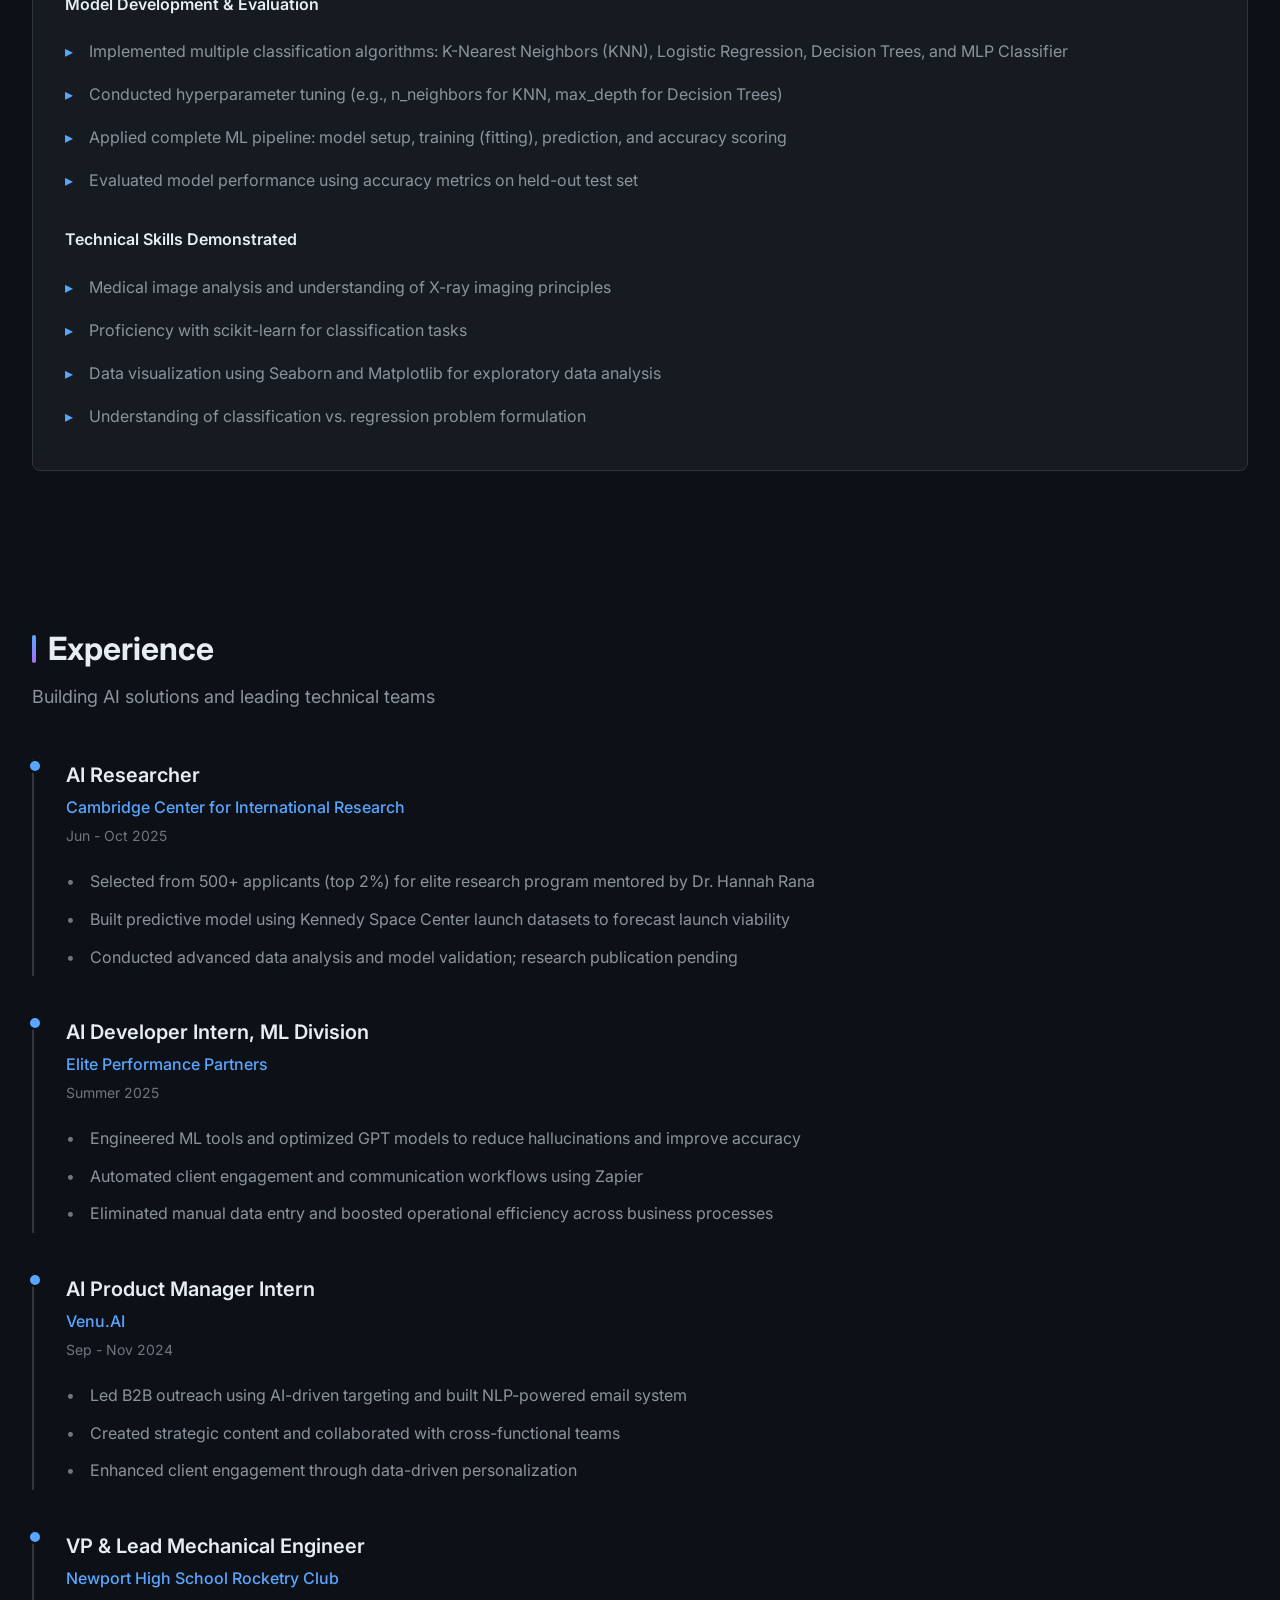
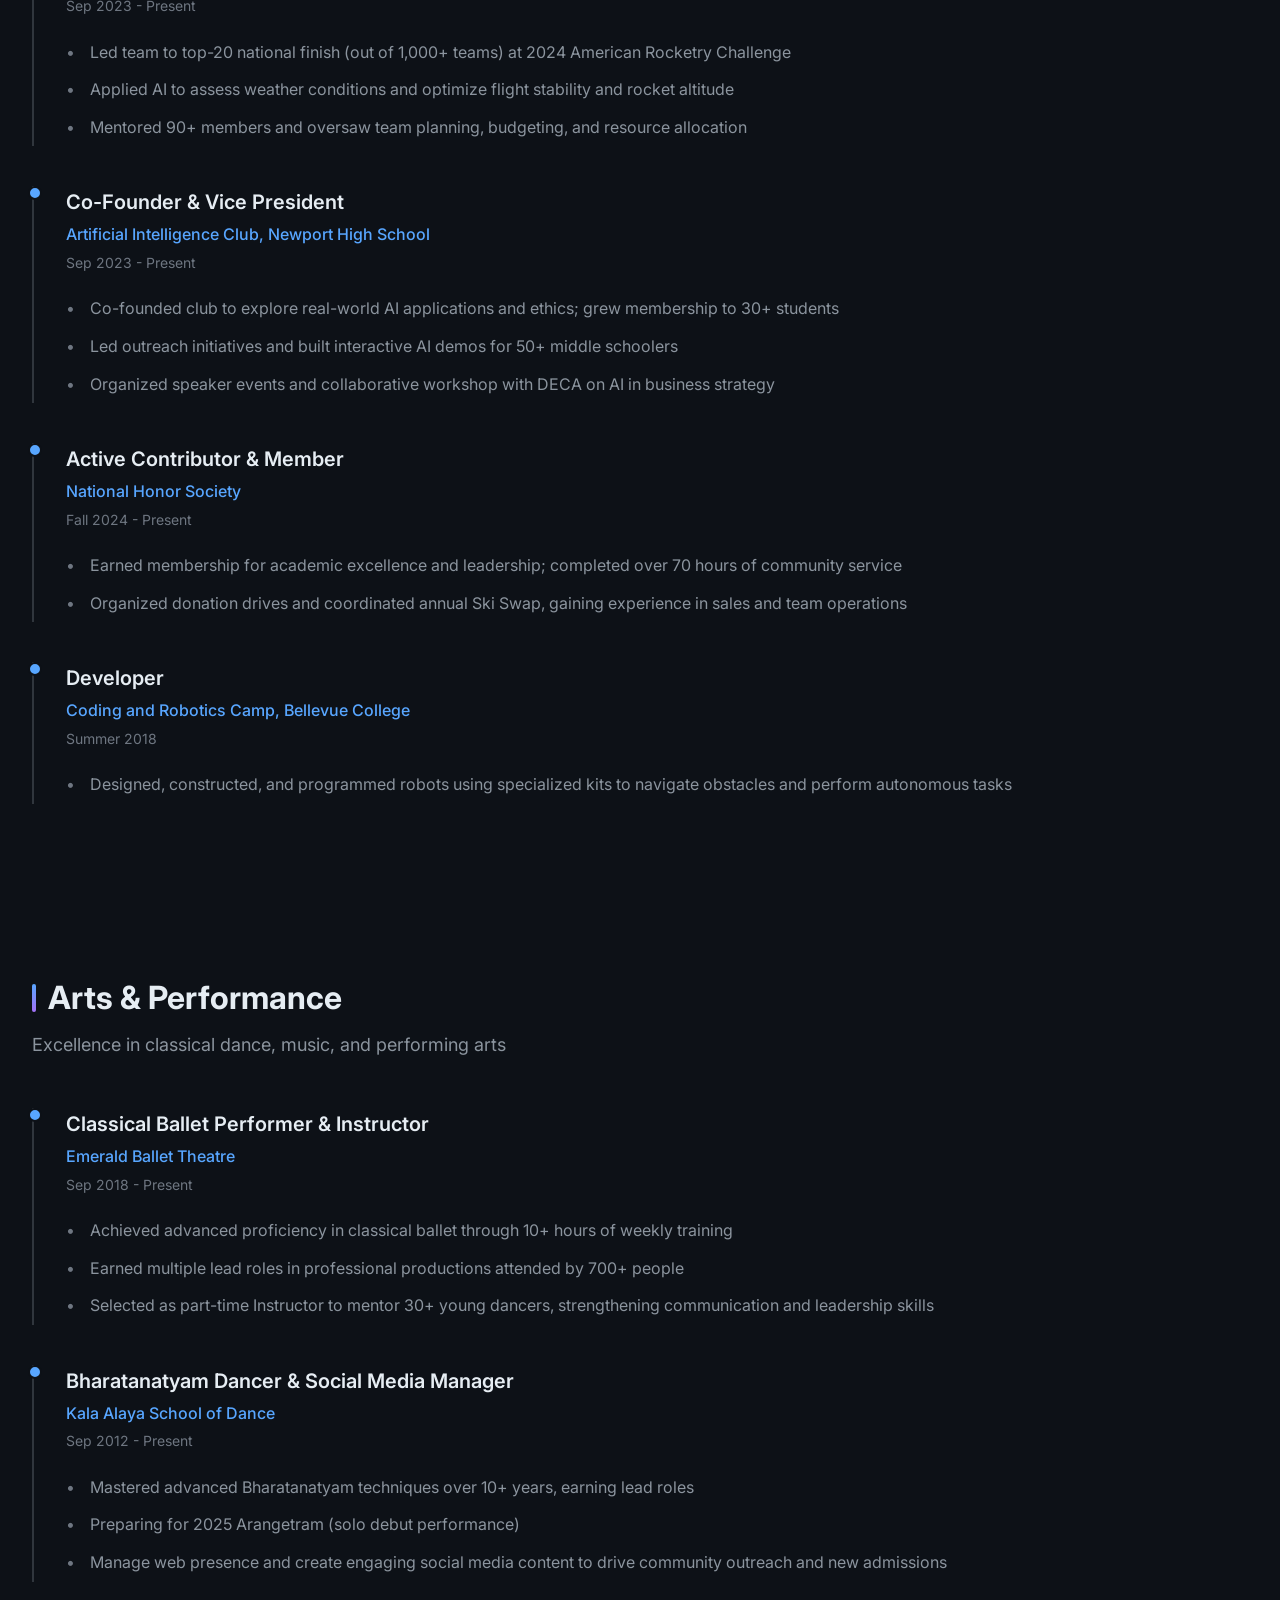
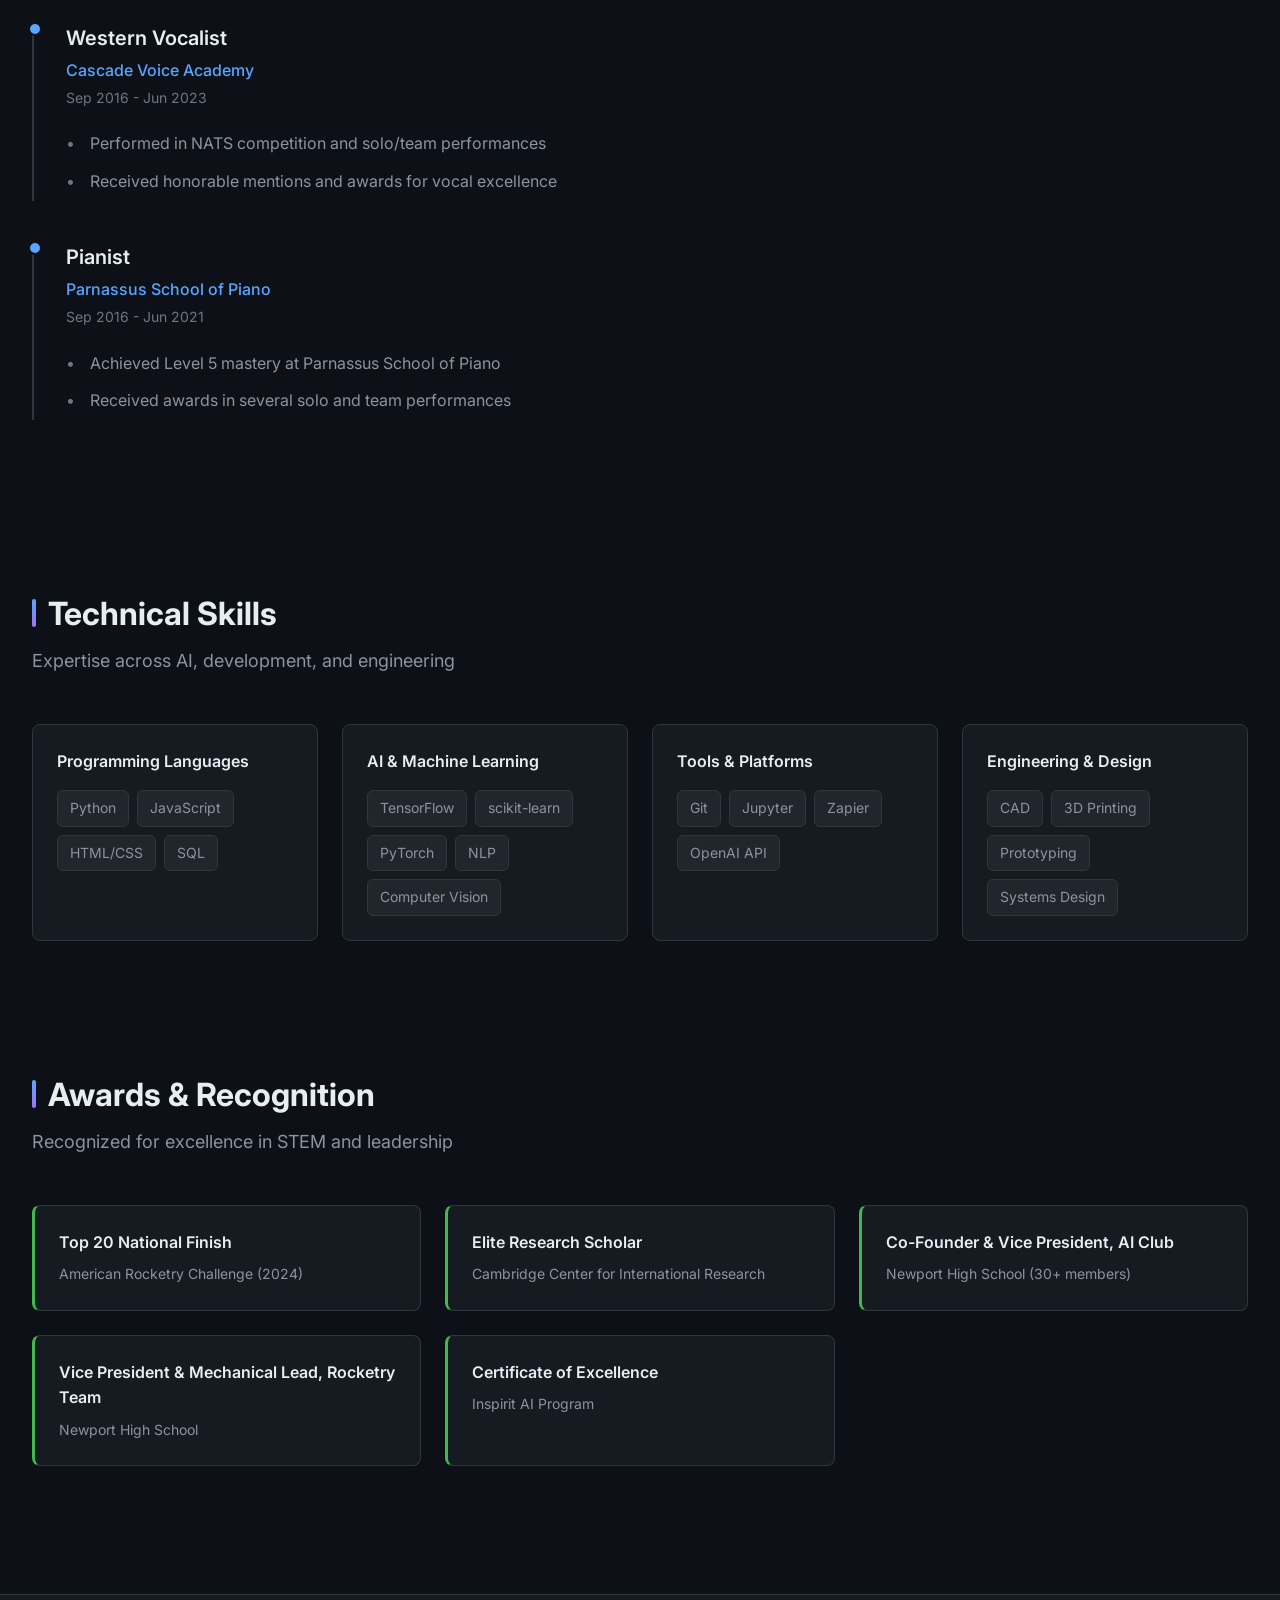
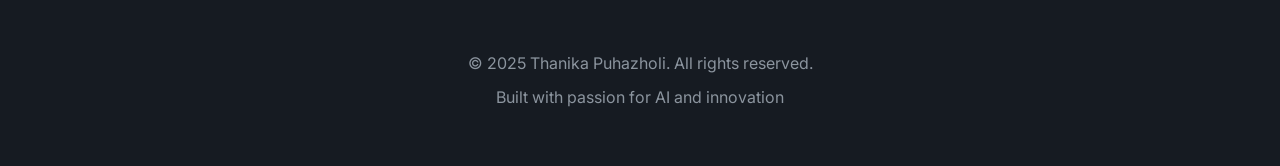
==== commit 5e610a28: "Date updates" ====
--- a/index.html
+++ b/index.html
@@ -643,7 +643,7 @@
                     <div class="experience-header">
                         <div class="experience-title">AI Researcher</div>
                         <div class="experience-org">Cambridge Center for International Research</div>
-                        <div class="experience-date">Jul - Oct 2025</div>
+                        <div class="experience-date">Jun - Oct 2025</div>
                     </div>
                     <ul class="experience-description">
                         <li>Selected from 500+ applicants (top 2%) for elite research program mentored by Dr. Hannah Rana</li>
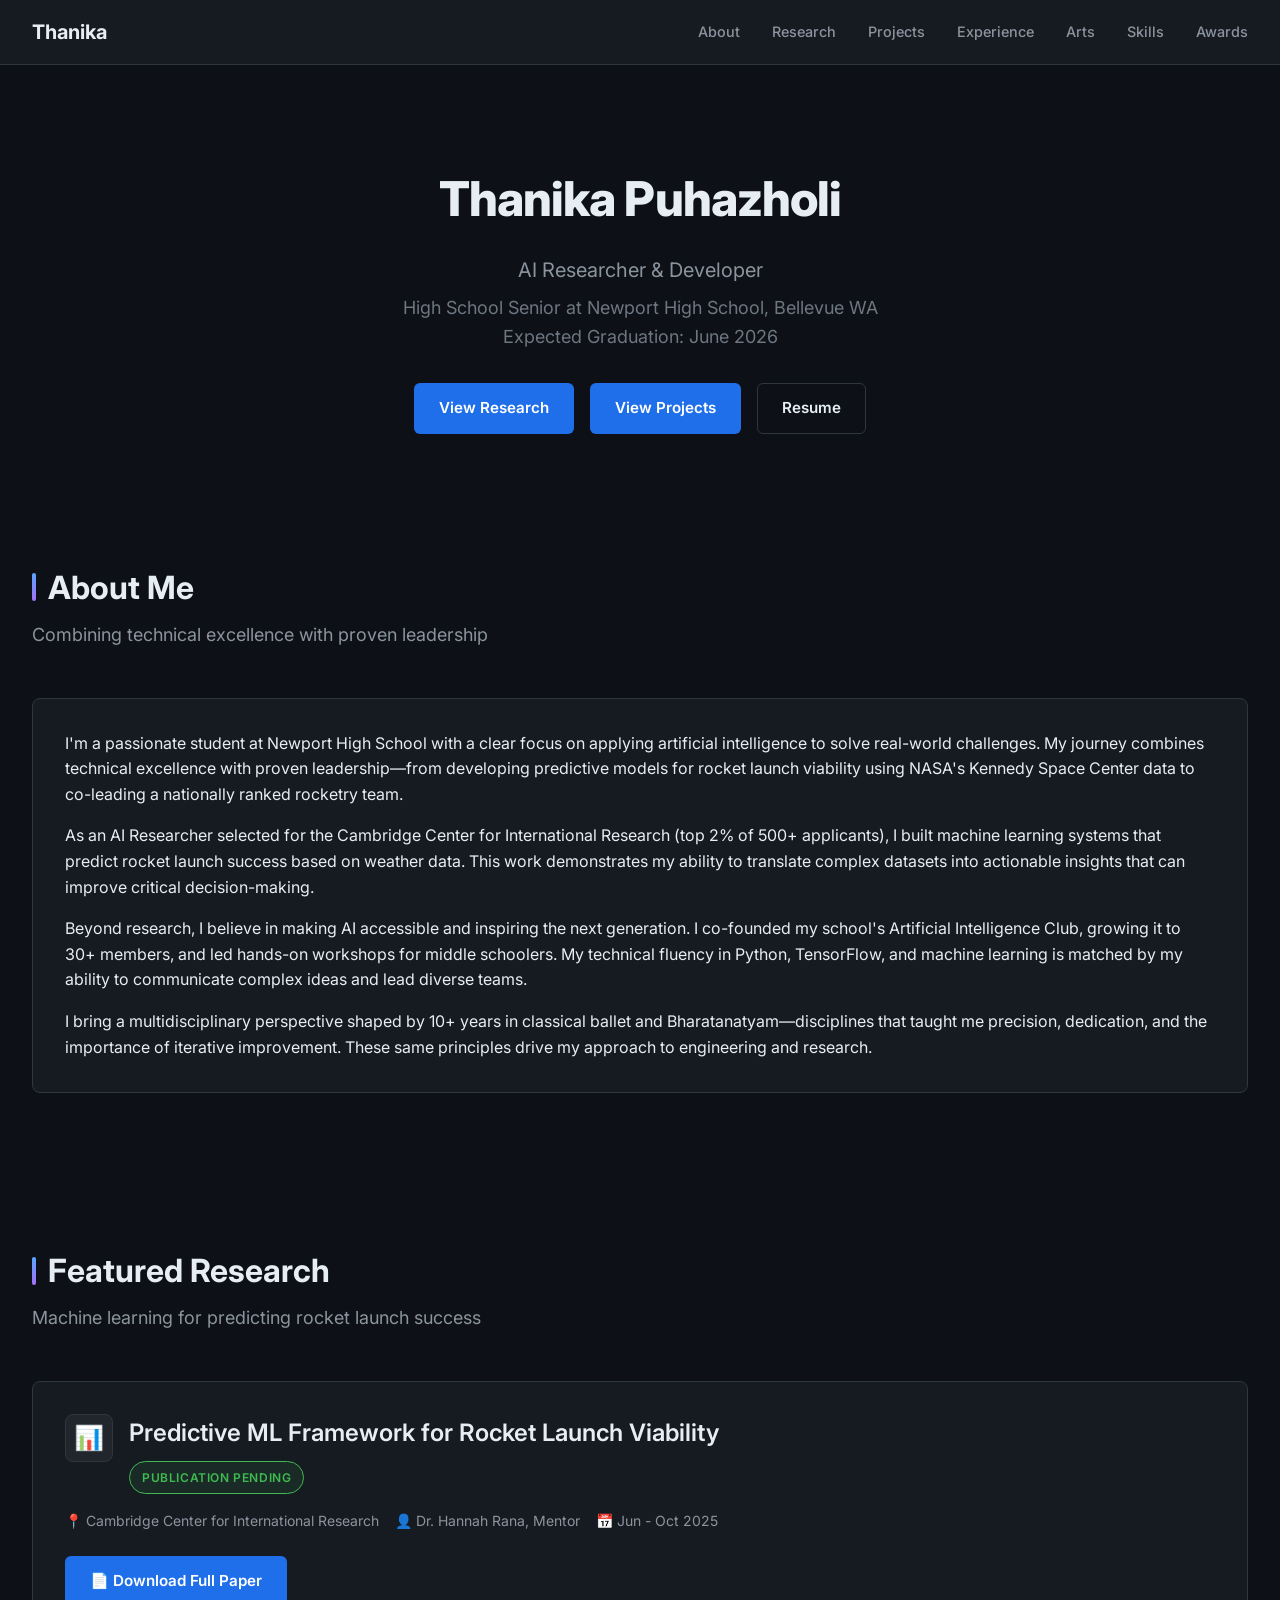
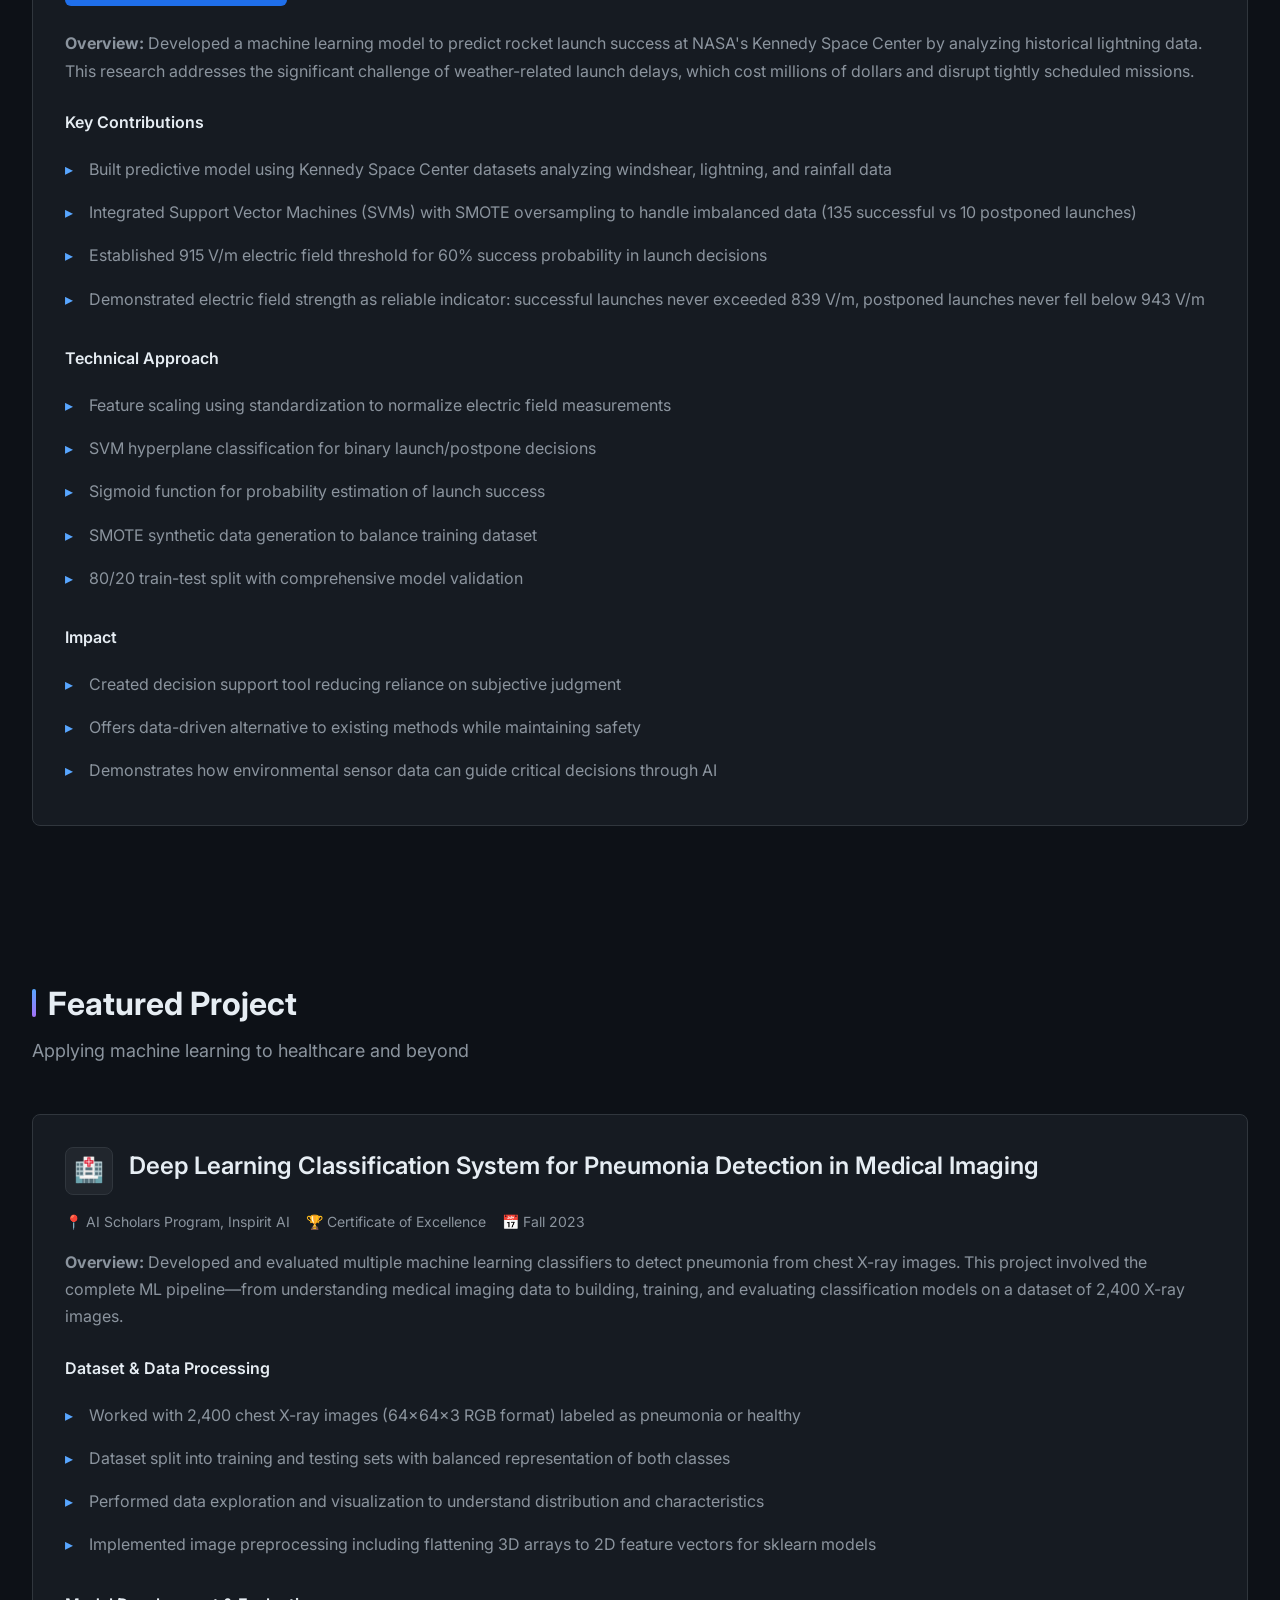
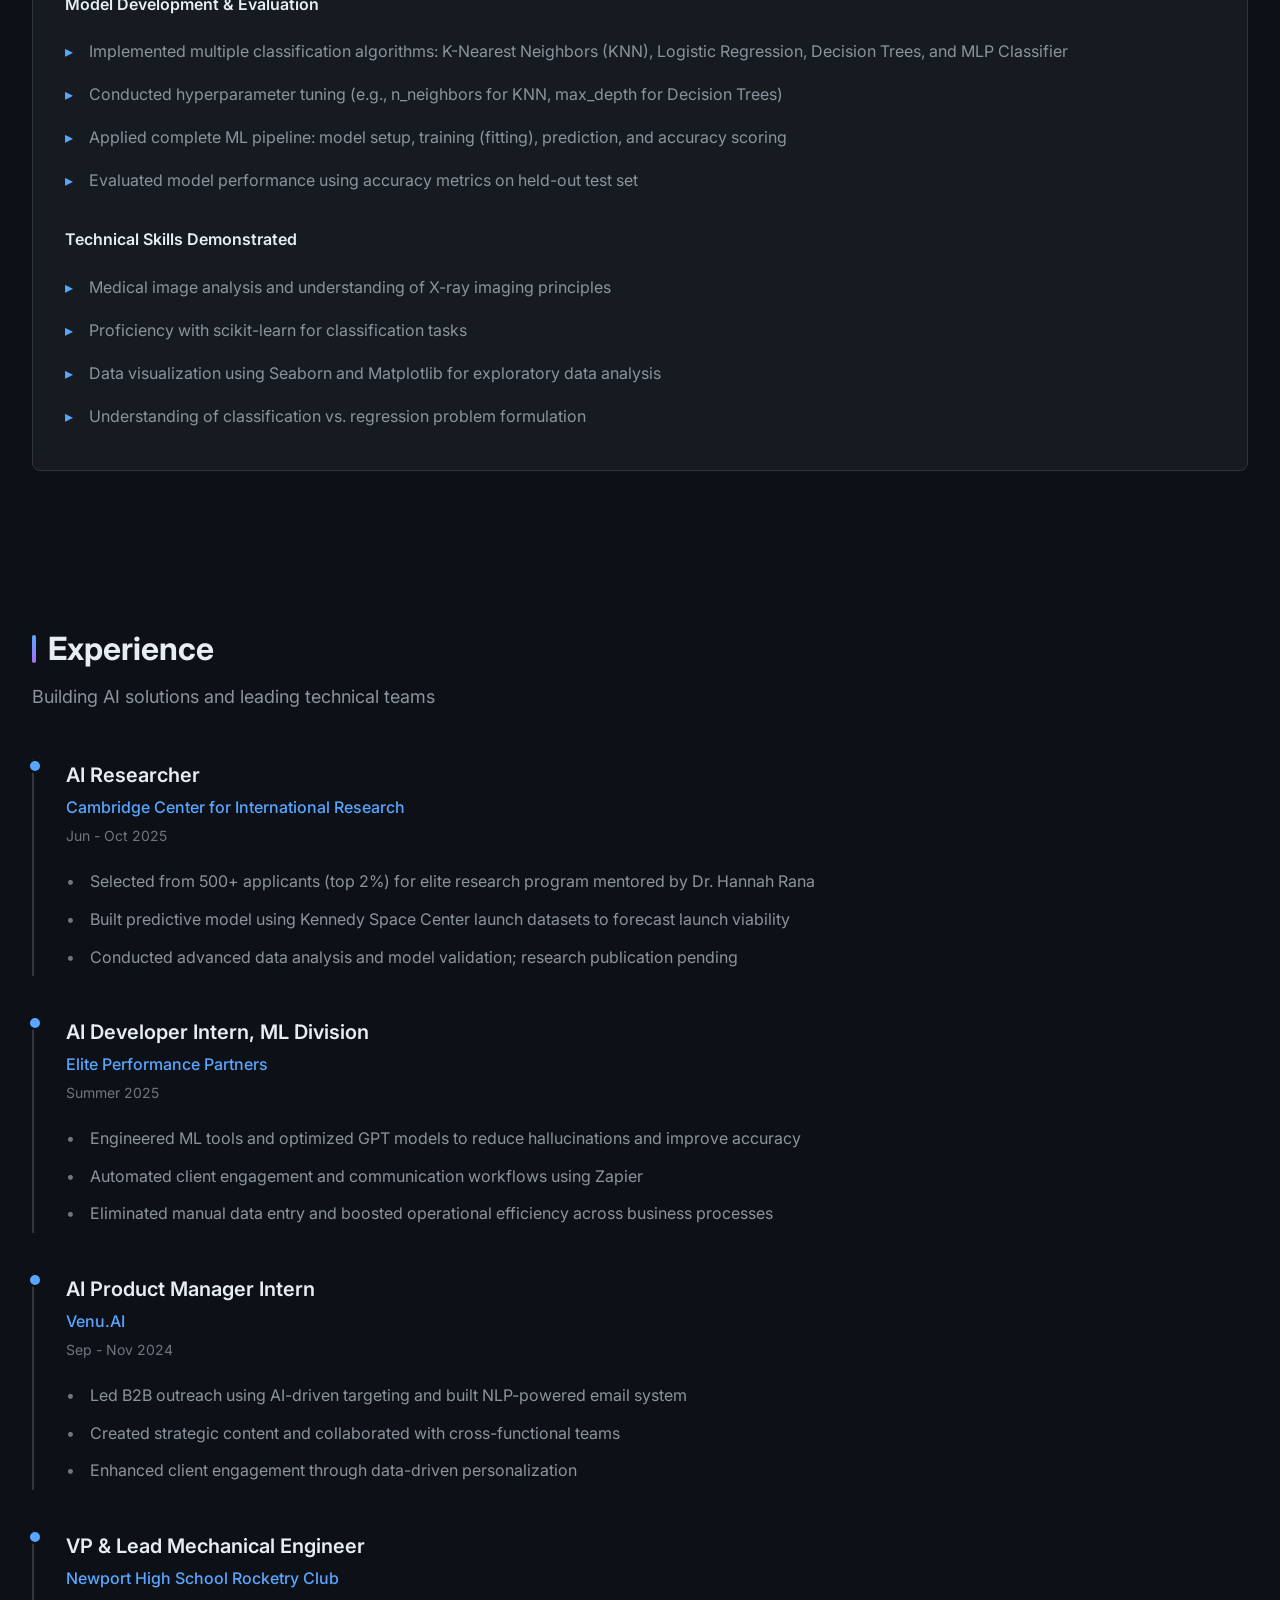
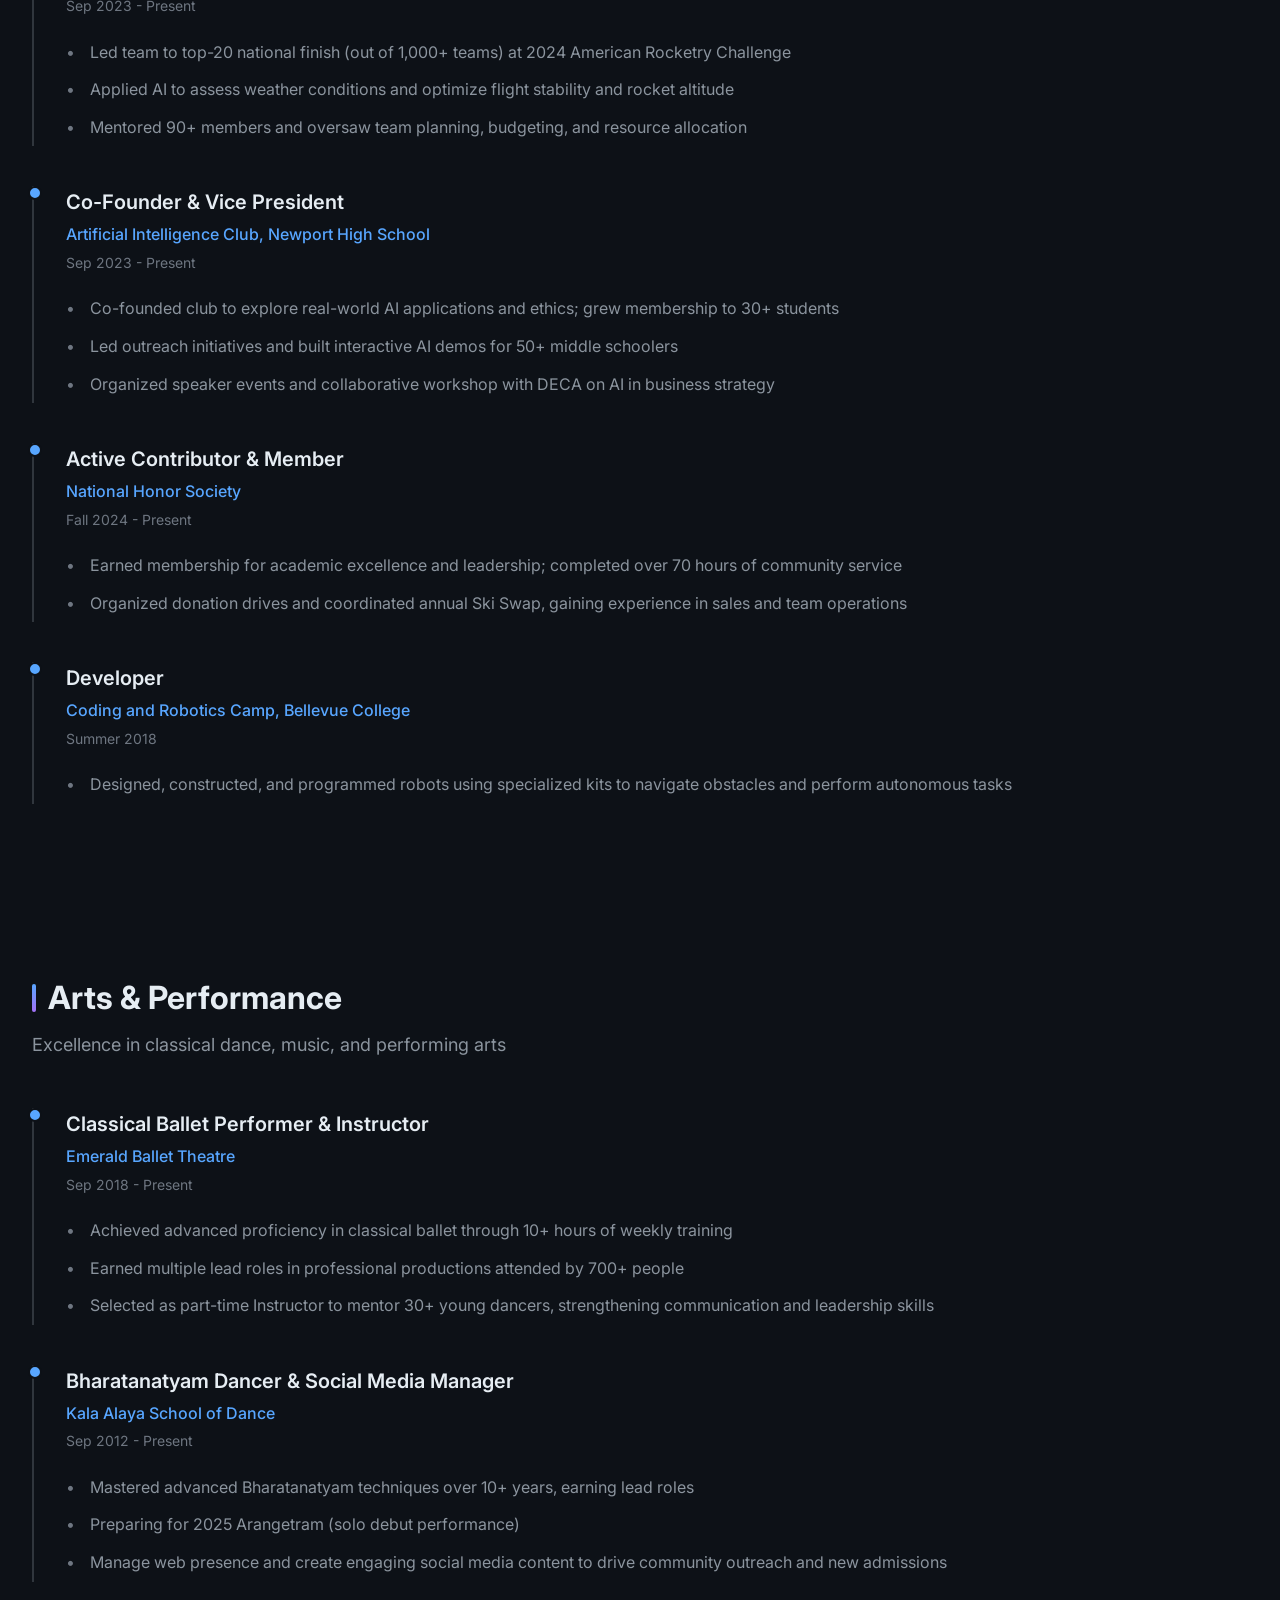
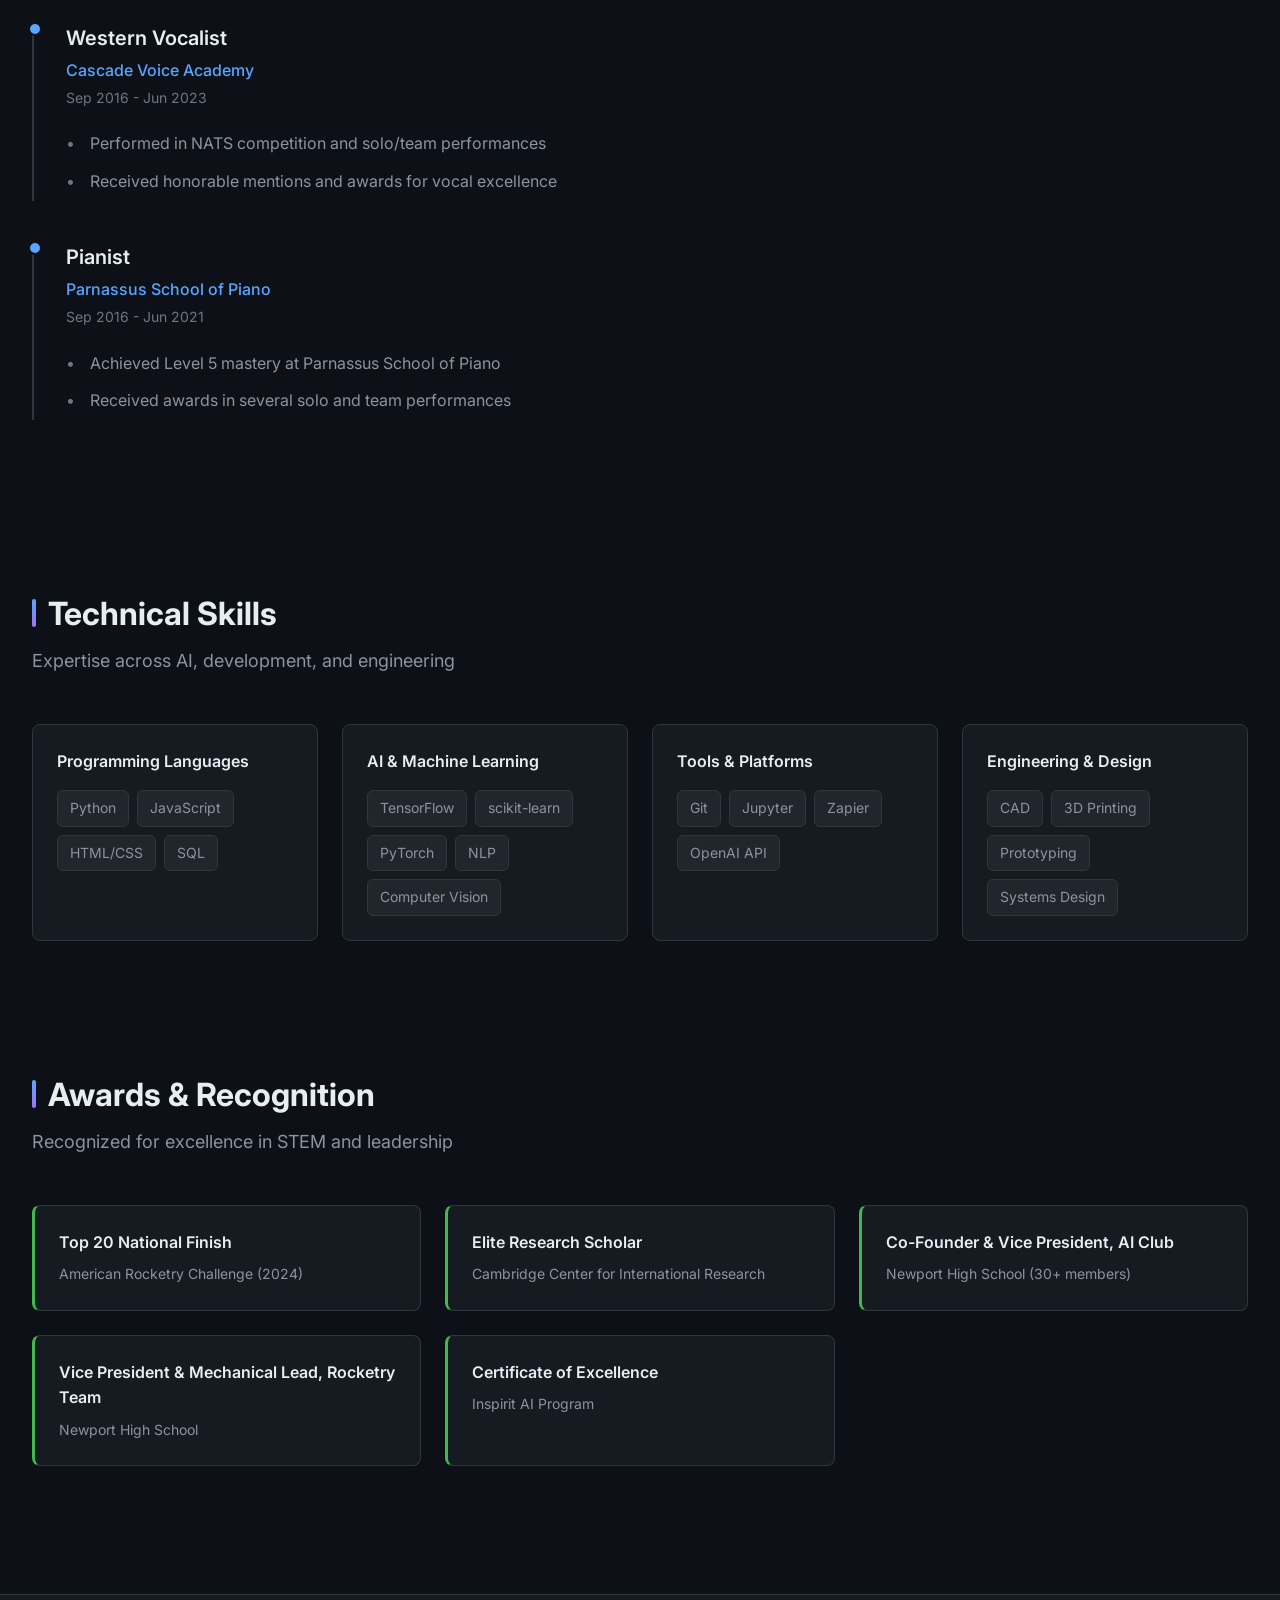
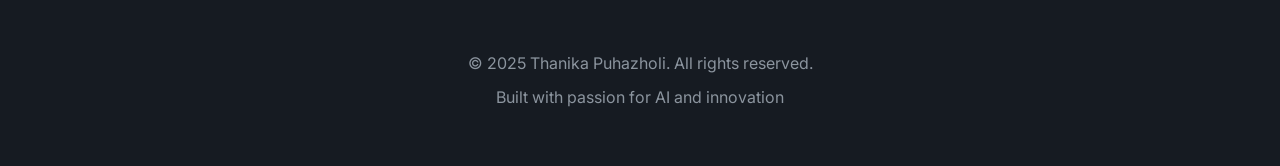
==== commit ab710434: "Update index.html" ====
--- a/index.html
+++ b/index.html
@@ -544,7 +544,7 @@
                     <div class="card-meta">
                         <span>📍 Cambridge Center for International Research</span>
                         <span>👤 Dr. Hannah Rana, Mentor</span>
-                        <span>📅 Jul - Oct 2025</span>
+                        <span>📅 Jun - Oct 2025</span>
                     </div>
 
                     <div style="margin: 1.5rem 0;">
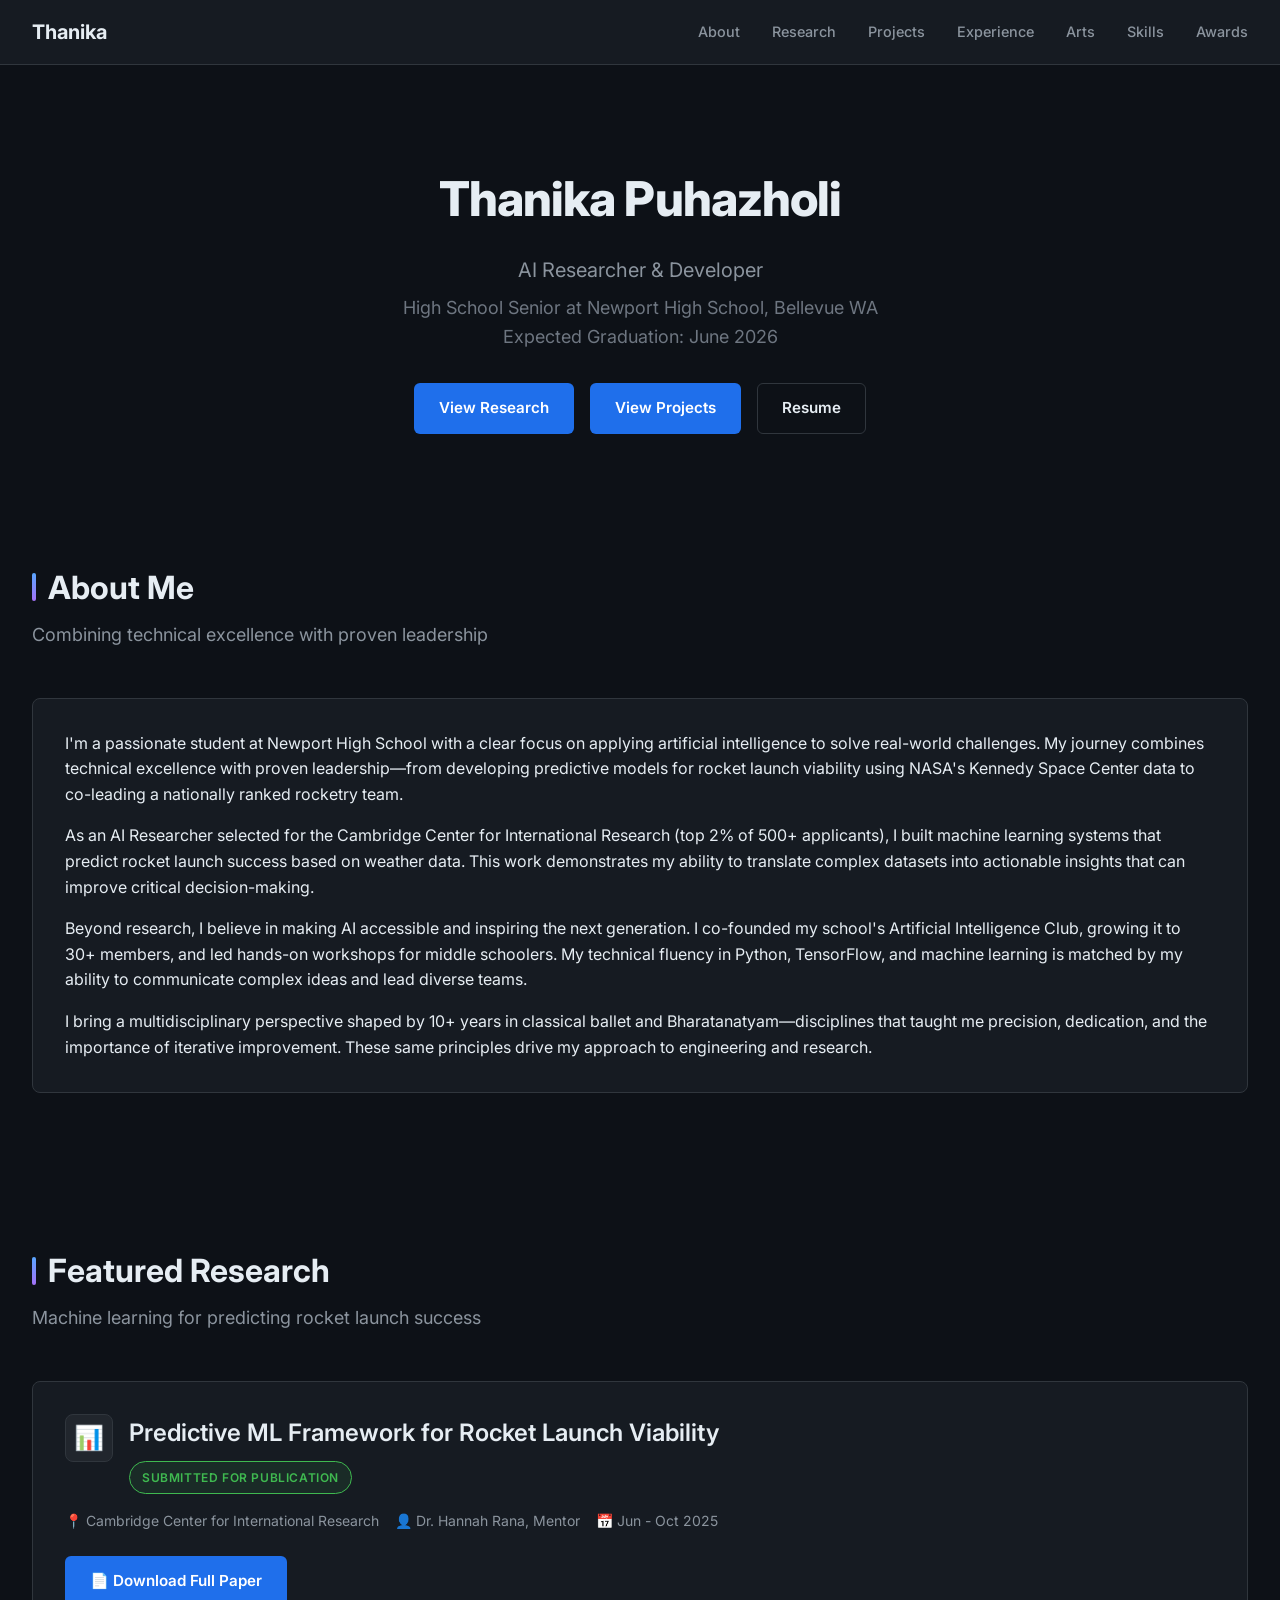
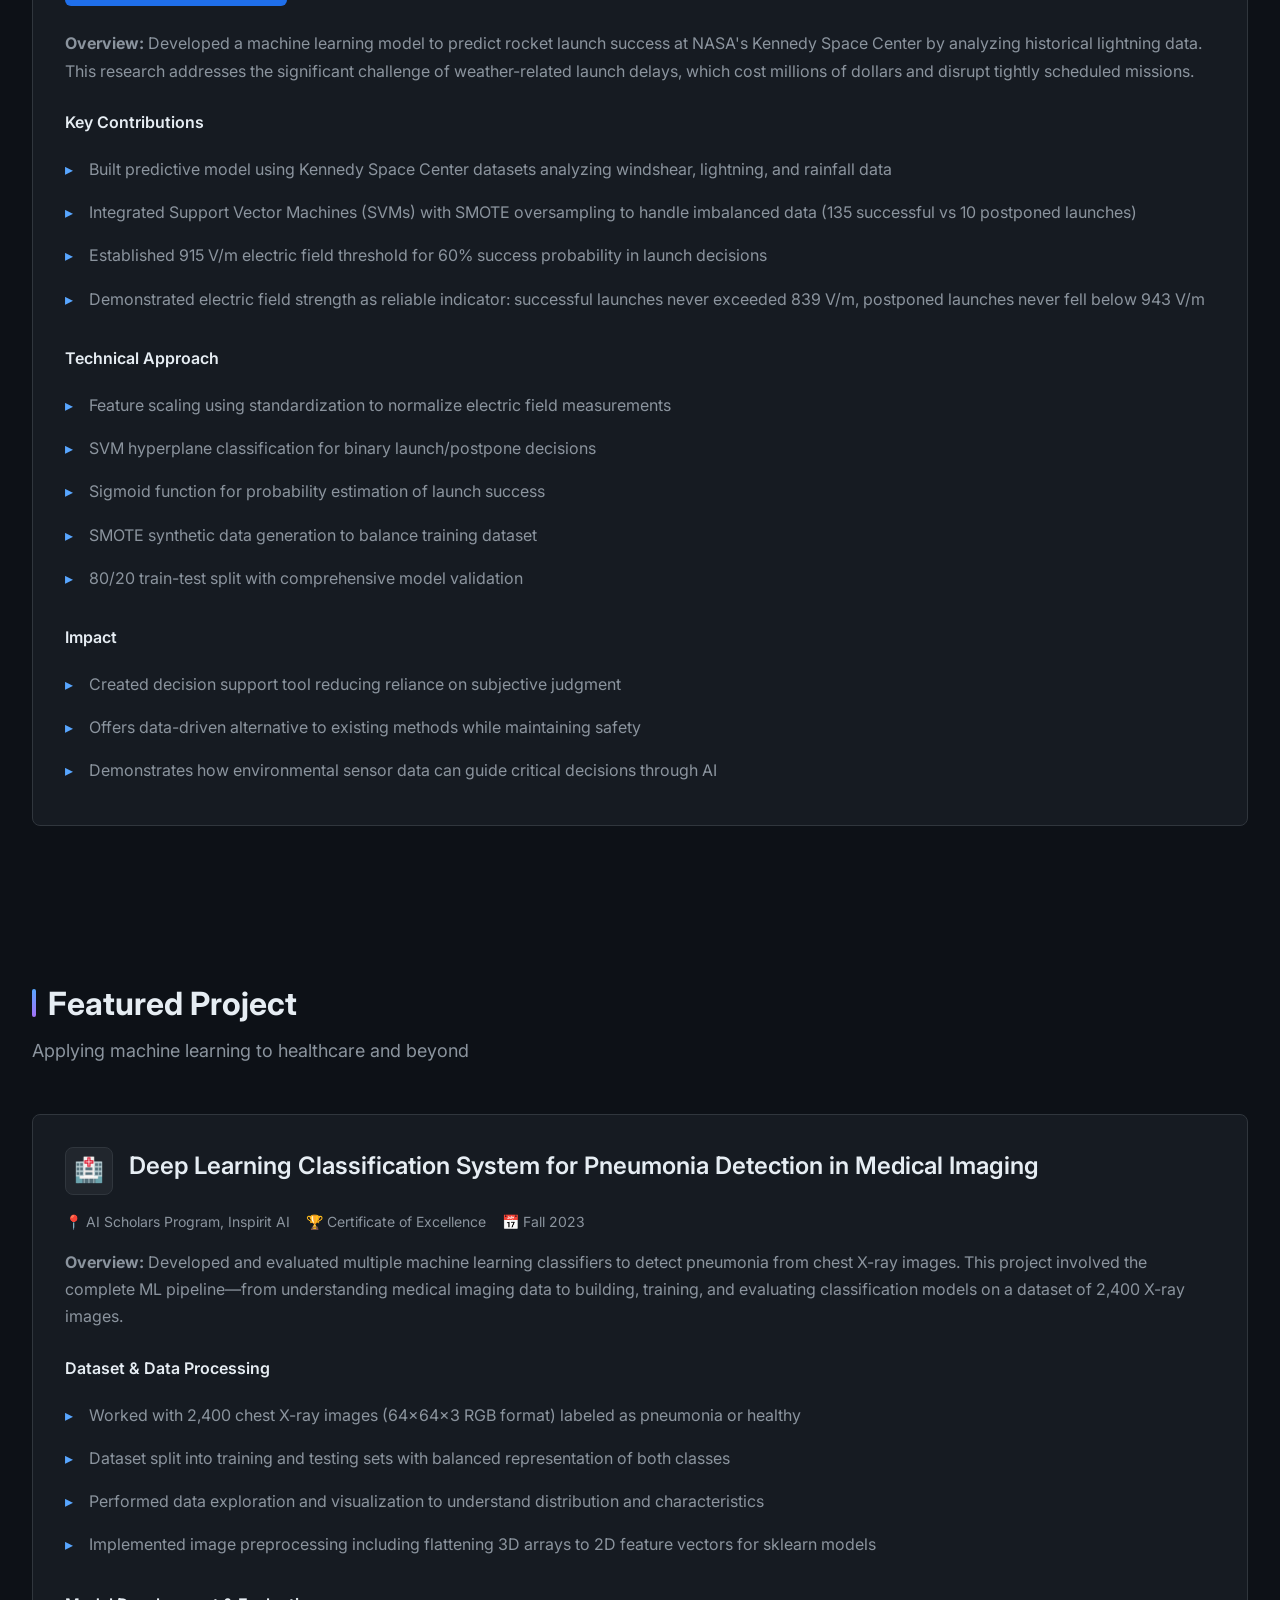
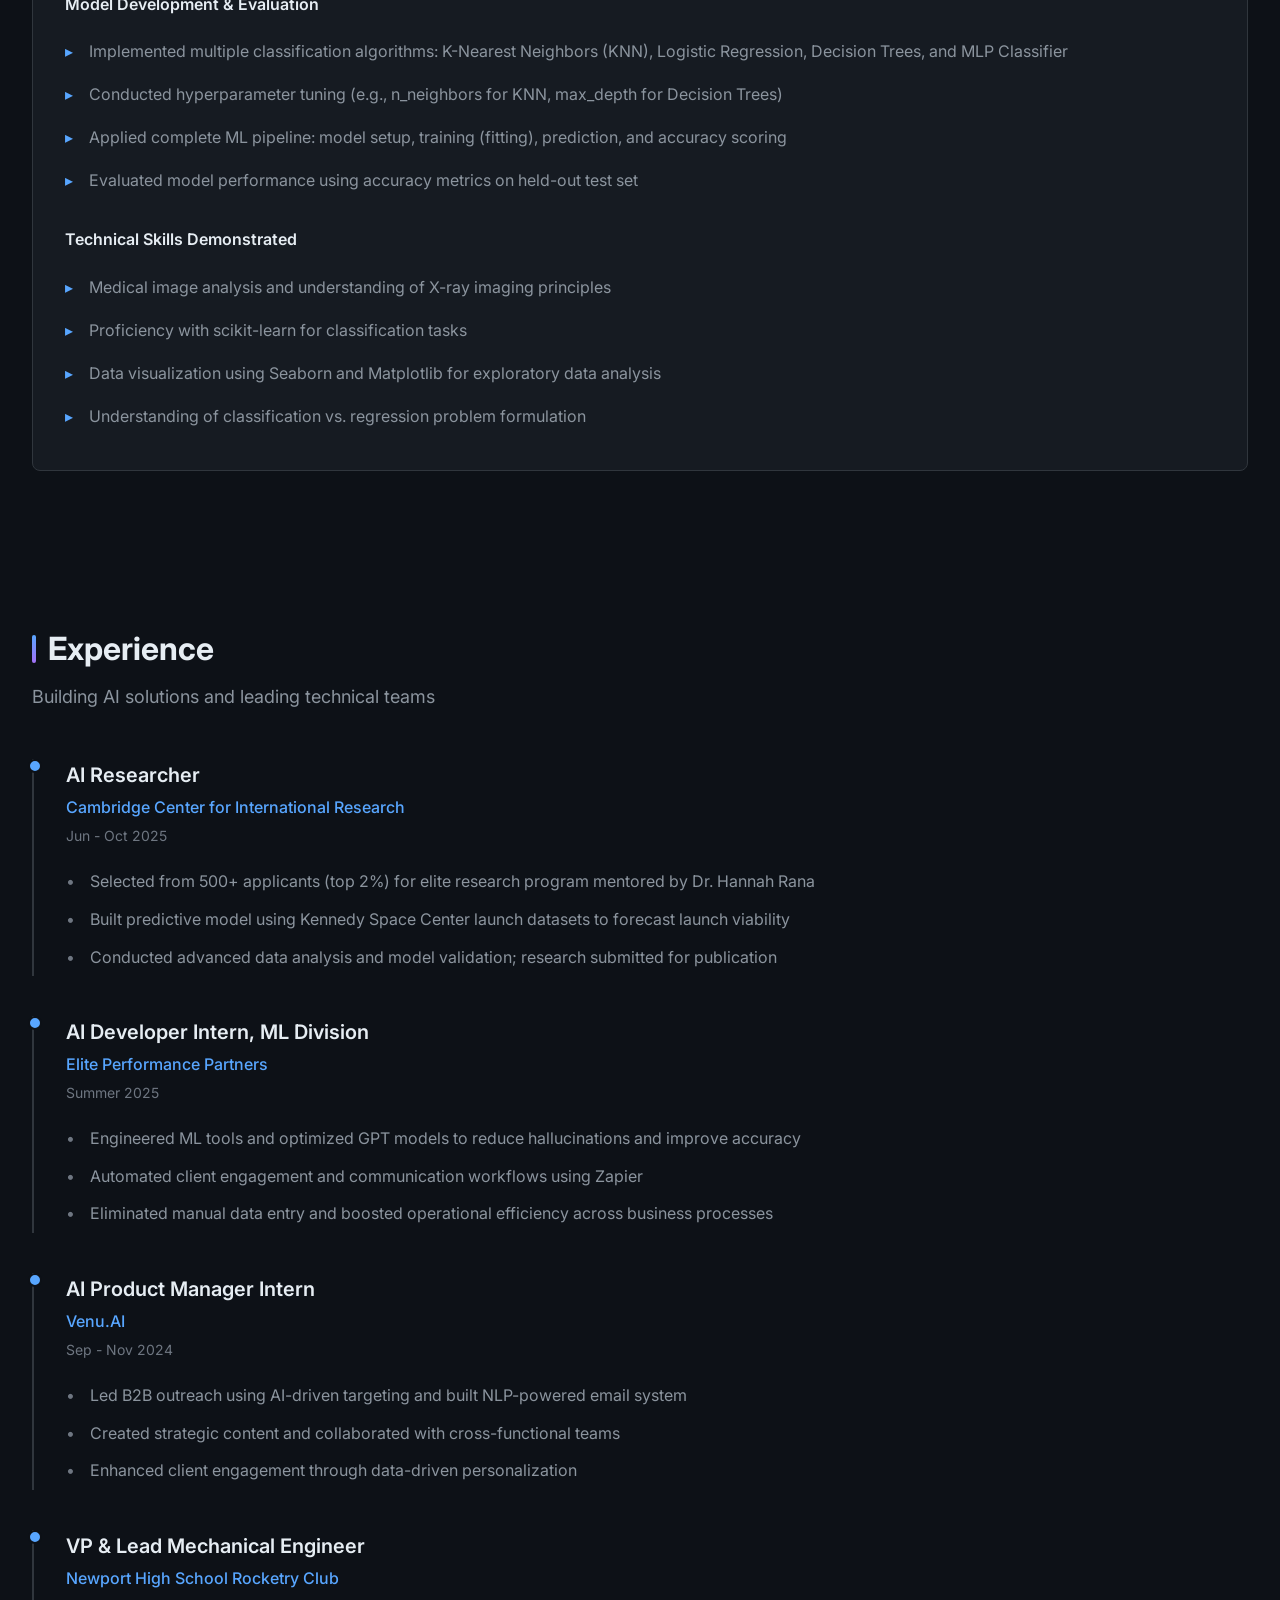
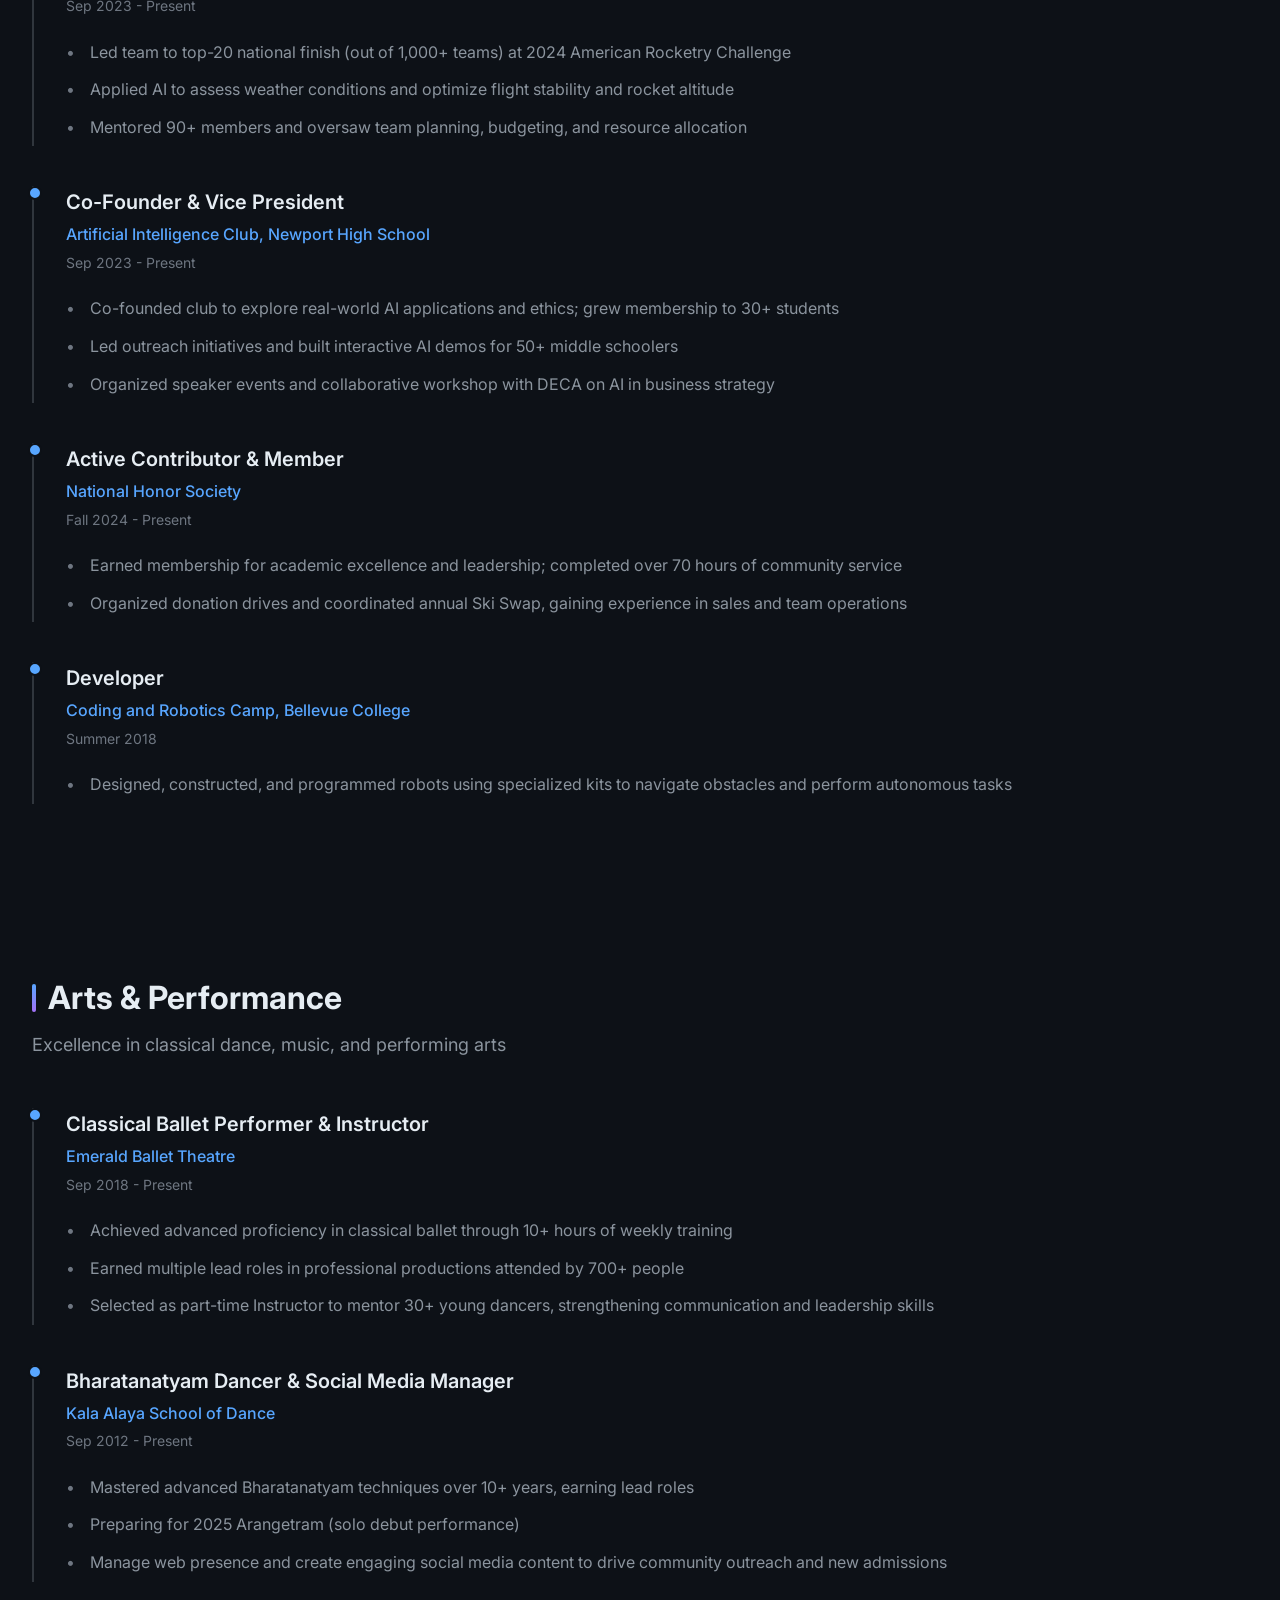
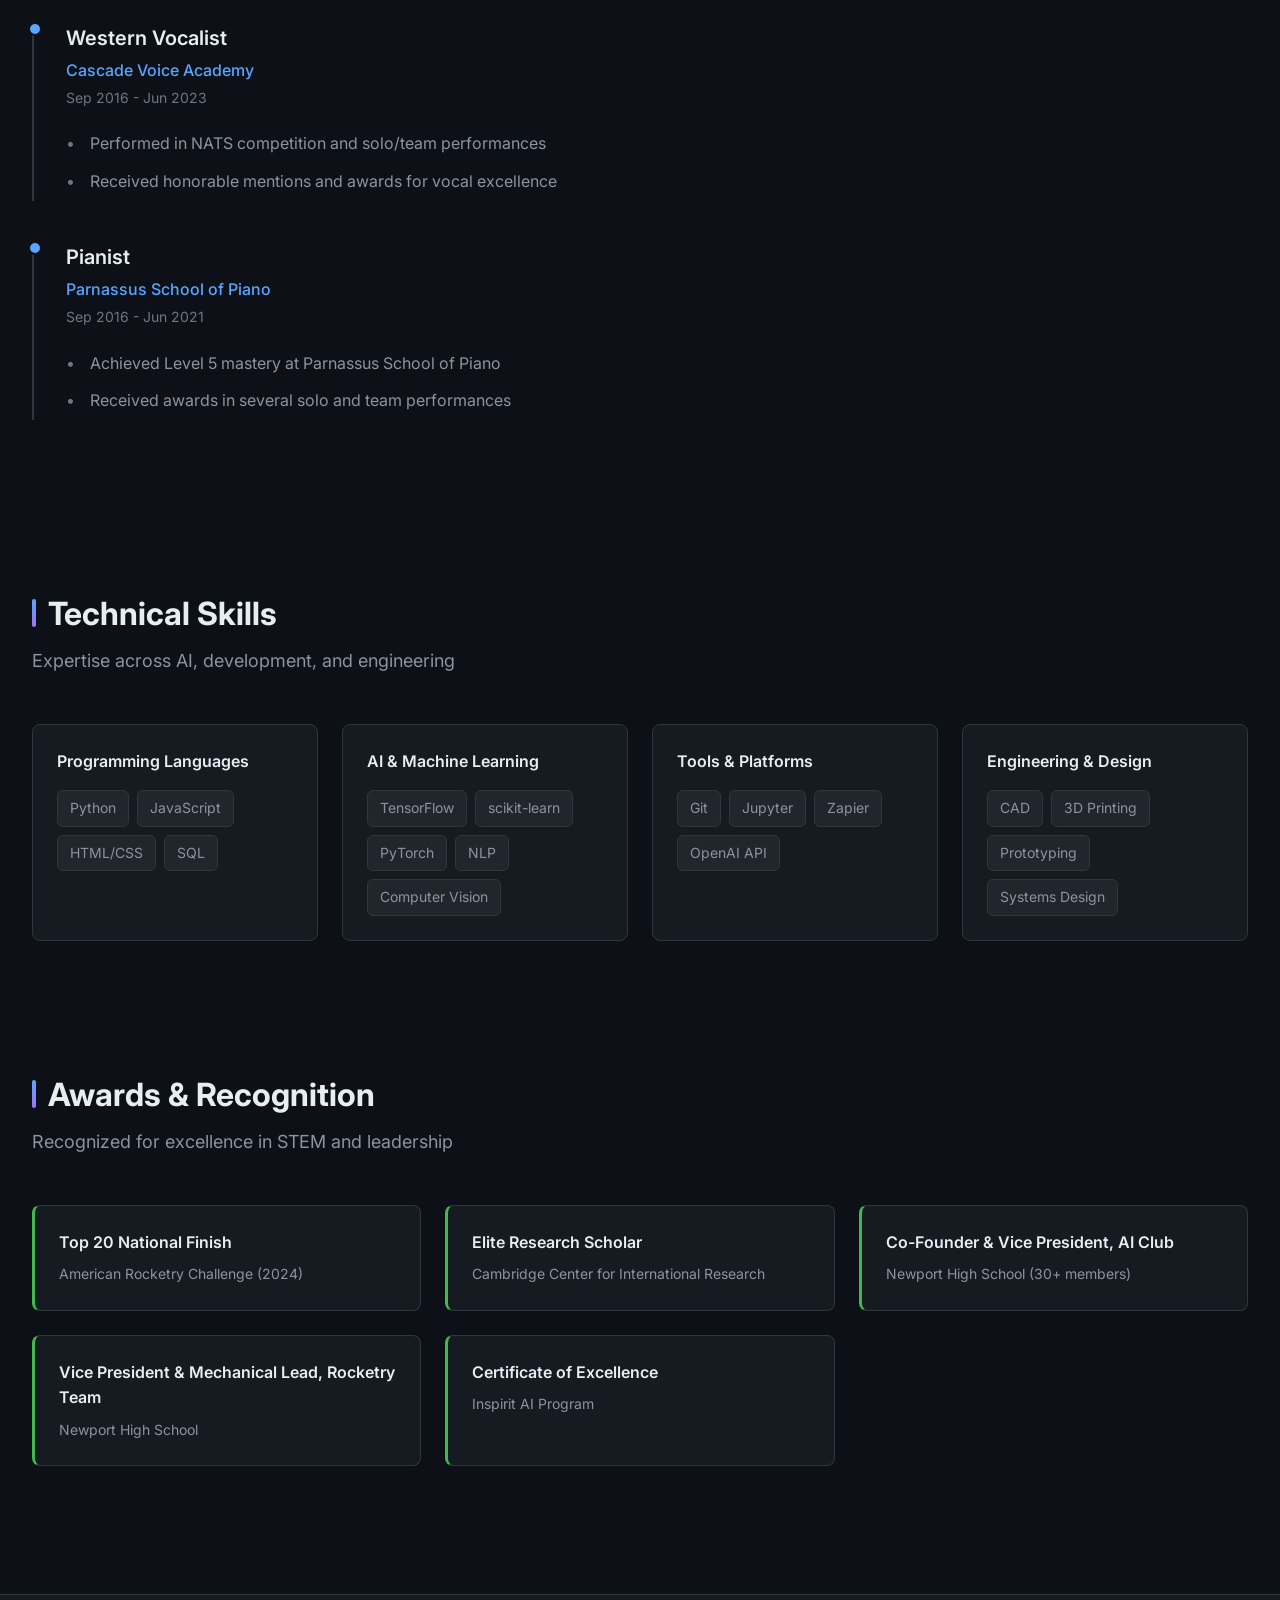
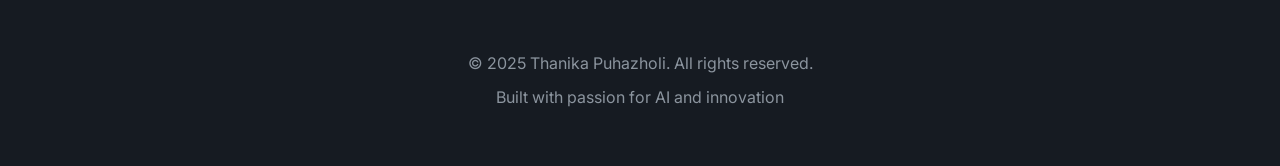
==== commit 5765a4a3: "research updates" ====
--- a/index.html
+++ b/index.html
@@ -537,7 +537,7 @@
                         <div class="card-icon">📊</div>
                         <div style="flex: 1;">
                             <h3 class="card-title">Predictive ML Framework for Rocket Launch Viability</h3>
-                            <span class="badge badge-success">Publication Pending</span>
+                            <span class="badge badge-success">Submitted for Publication</span>
                         </div>
                     </div>
                     
@@ -648,7 +648,7 @@
                     <ul class="experience-description">
                         <li>Selected from 500+ applicants (top 2%) for elite research program mentored by Dr. Hannah Rana</li>
                         <li>Built predictive model using Kennedy Space Center launch datasets to forecast launch viability</li>
-                        <li>Conducted advanced data analysis and model validation; research publication pending</li>
+                        <li>Conducted advanced data analysis and model validation; research submitted for publication</li>
                     </ul>
                 </div>
 
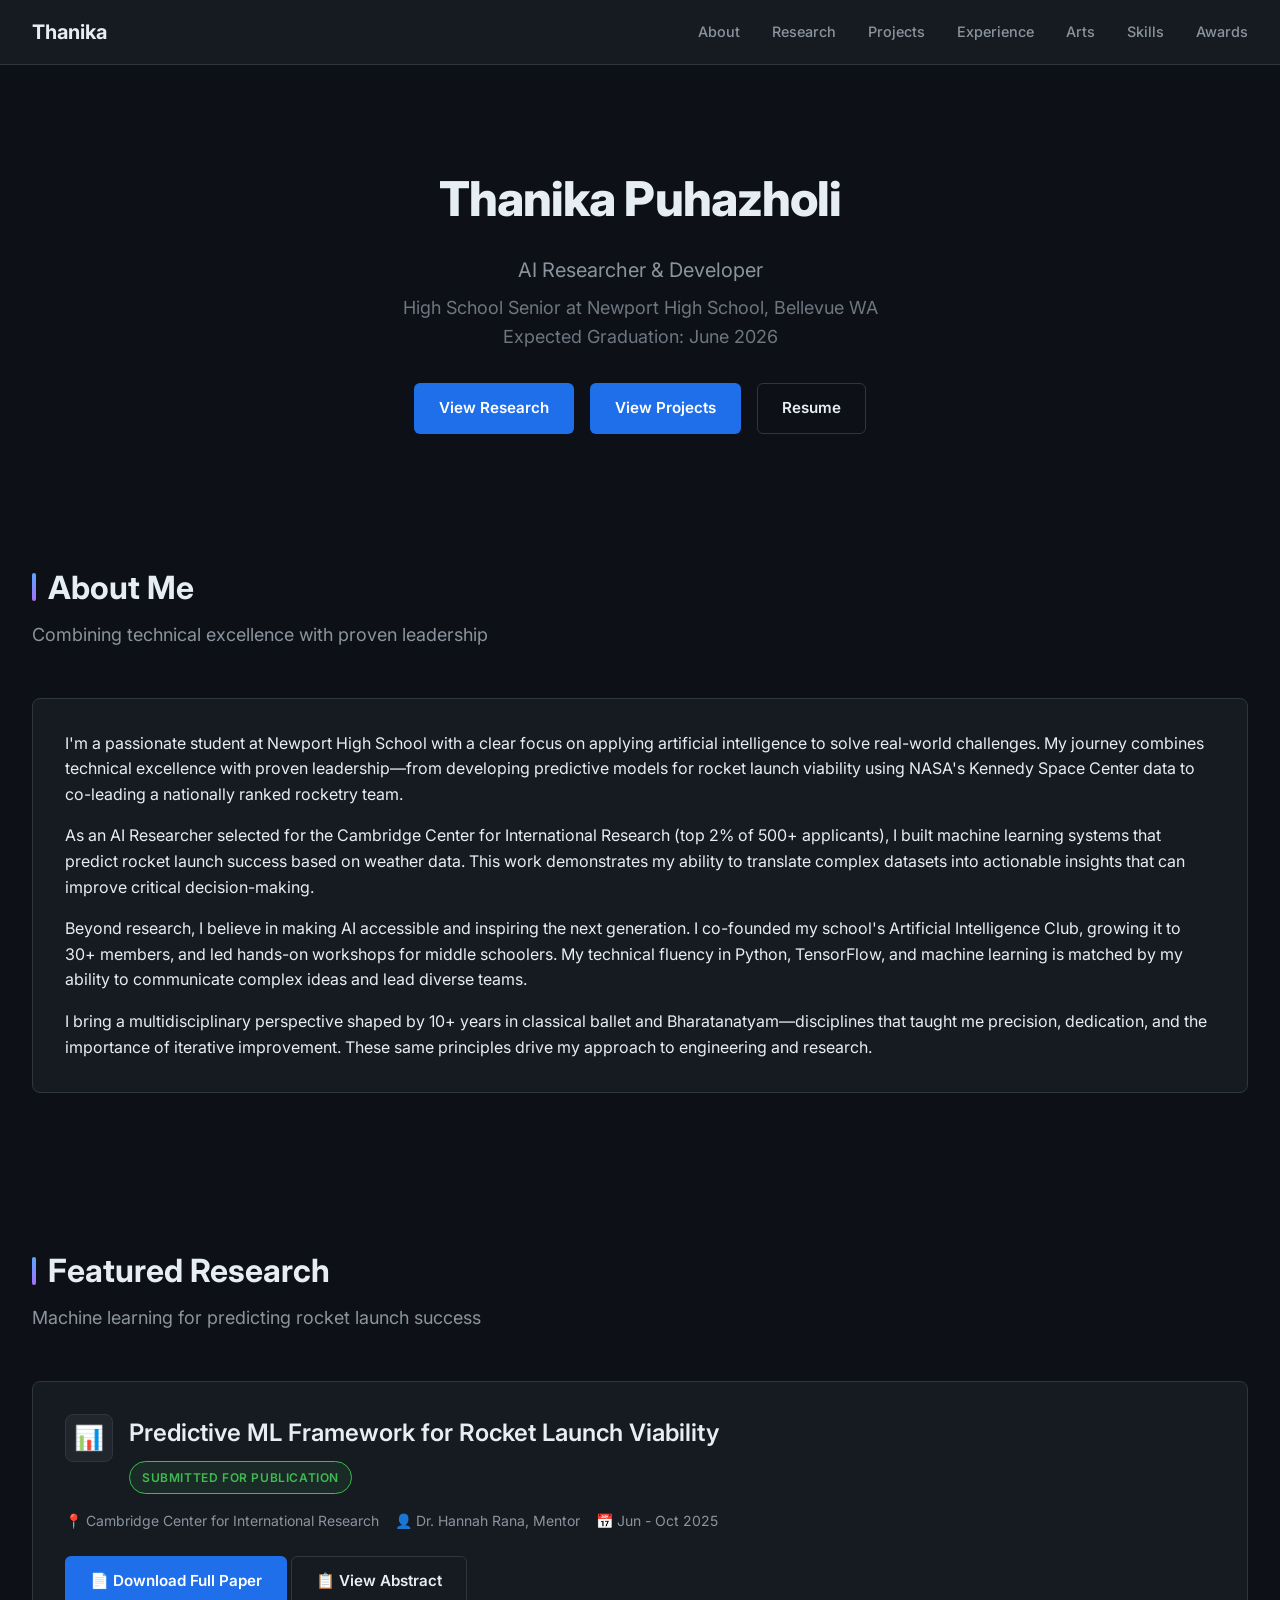
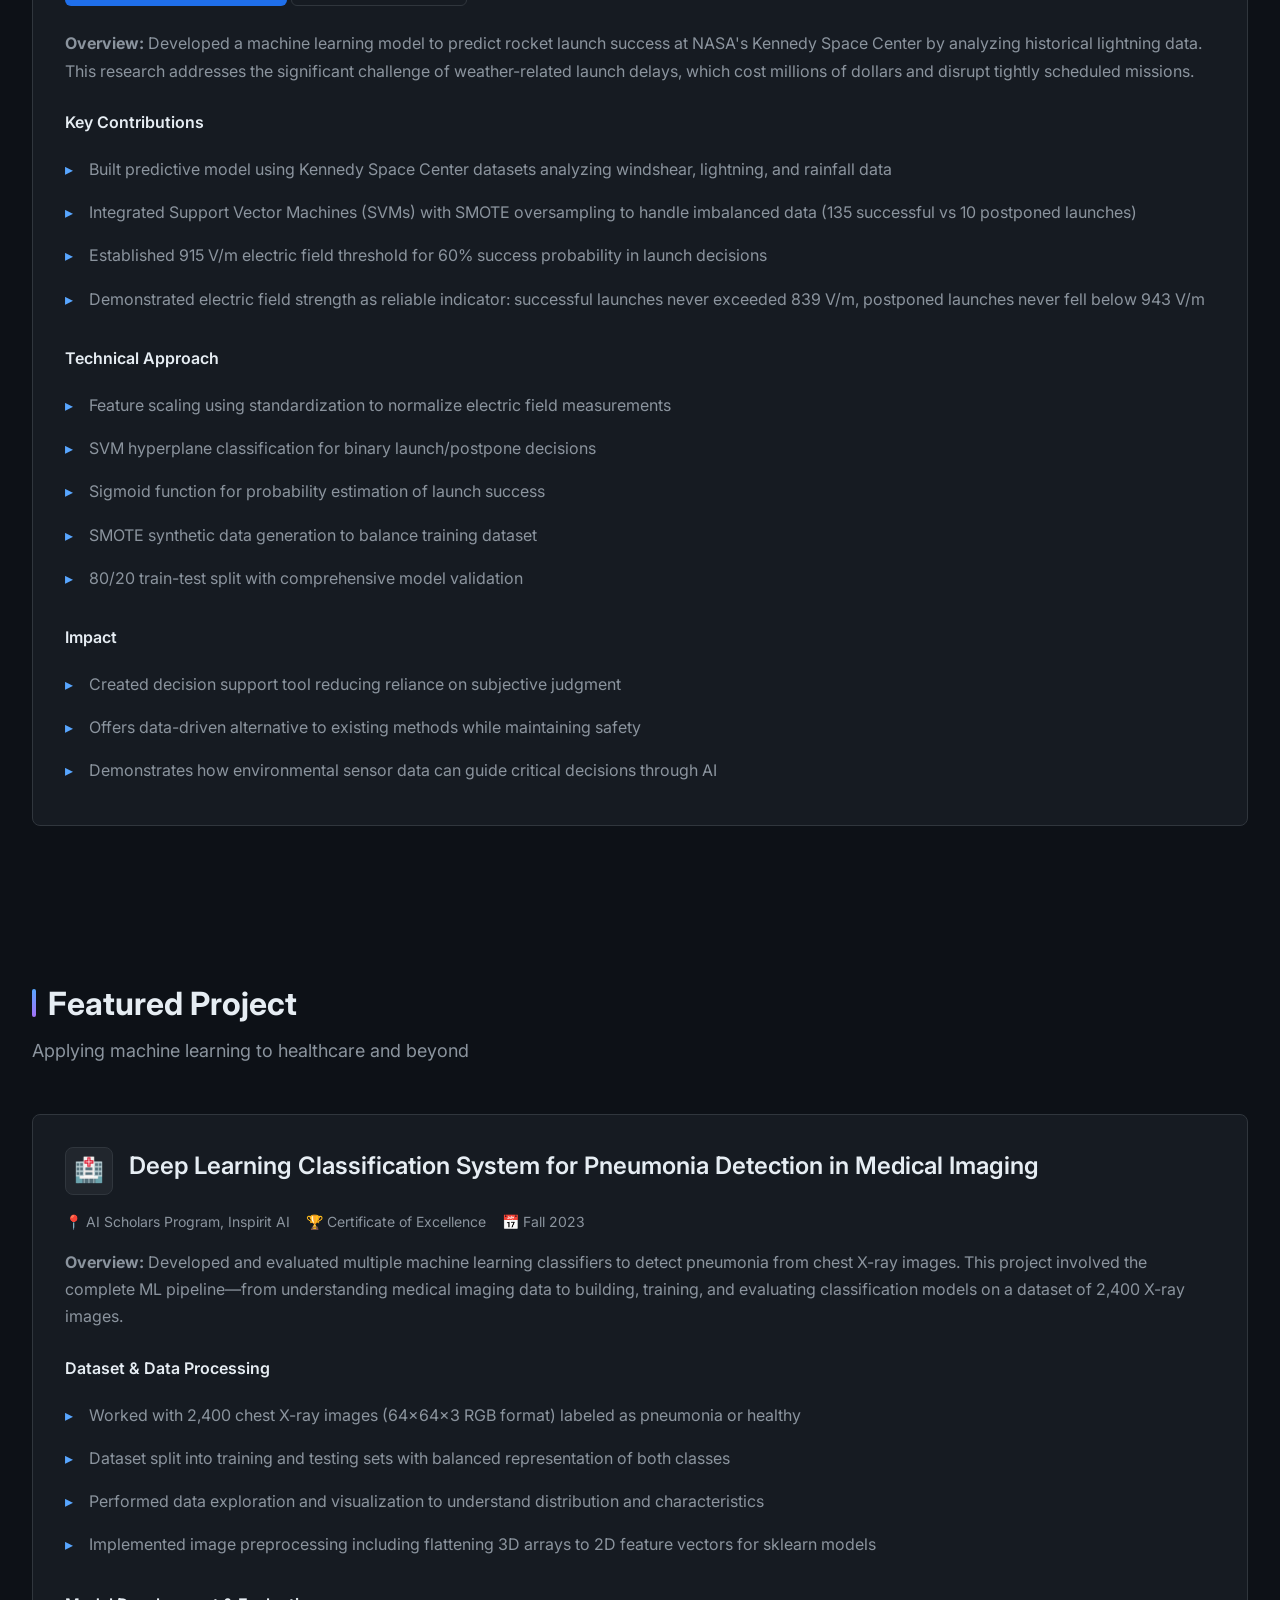
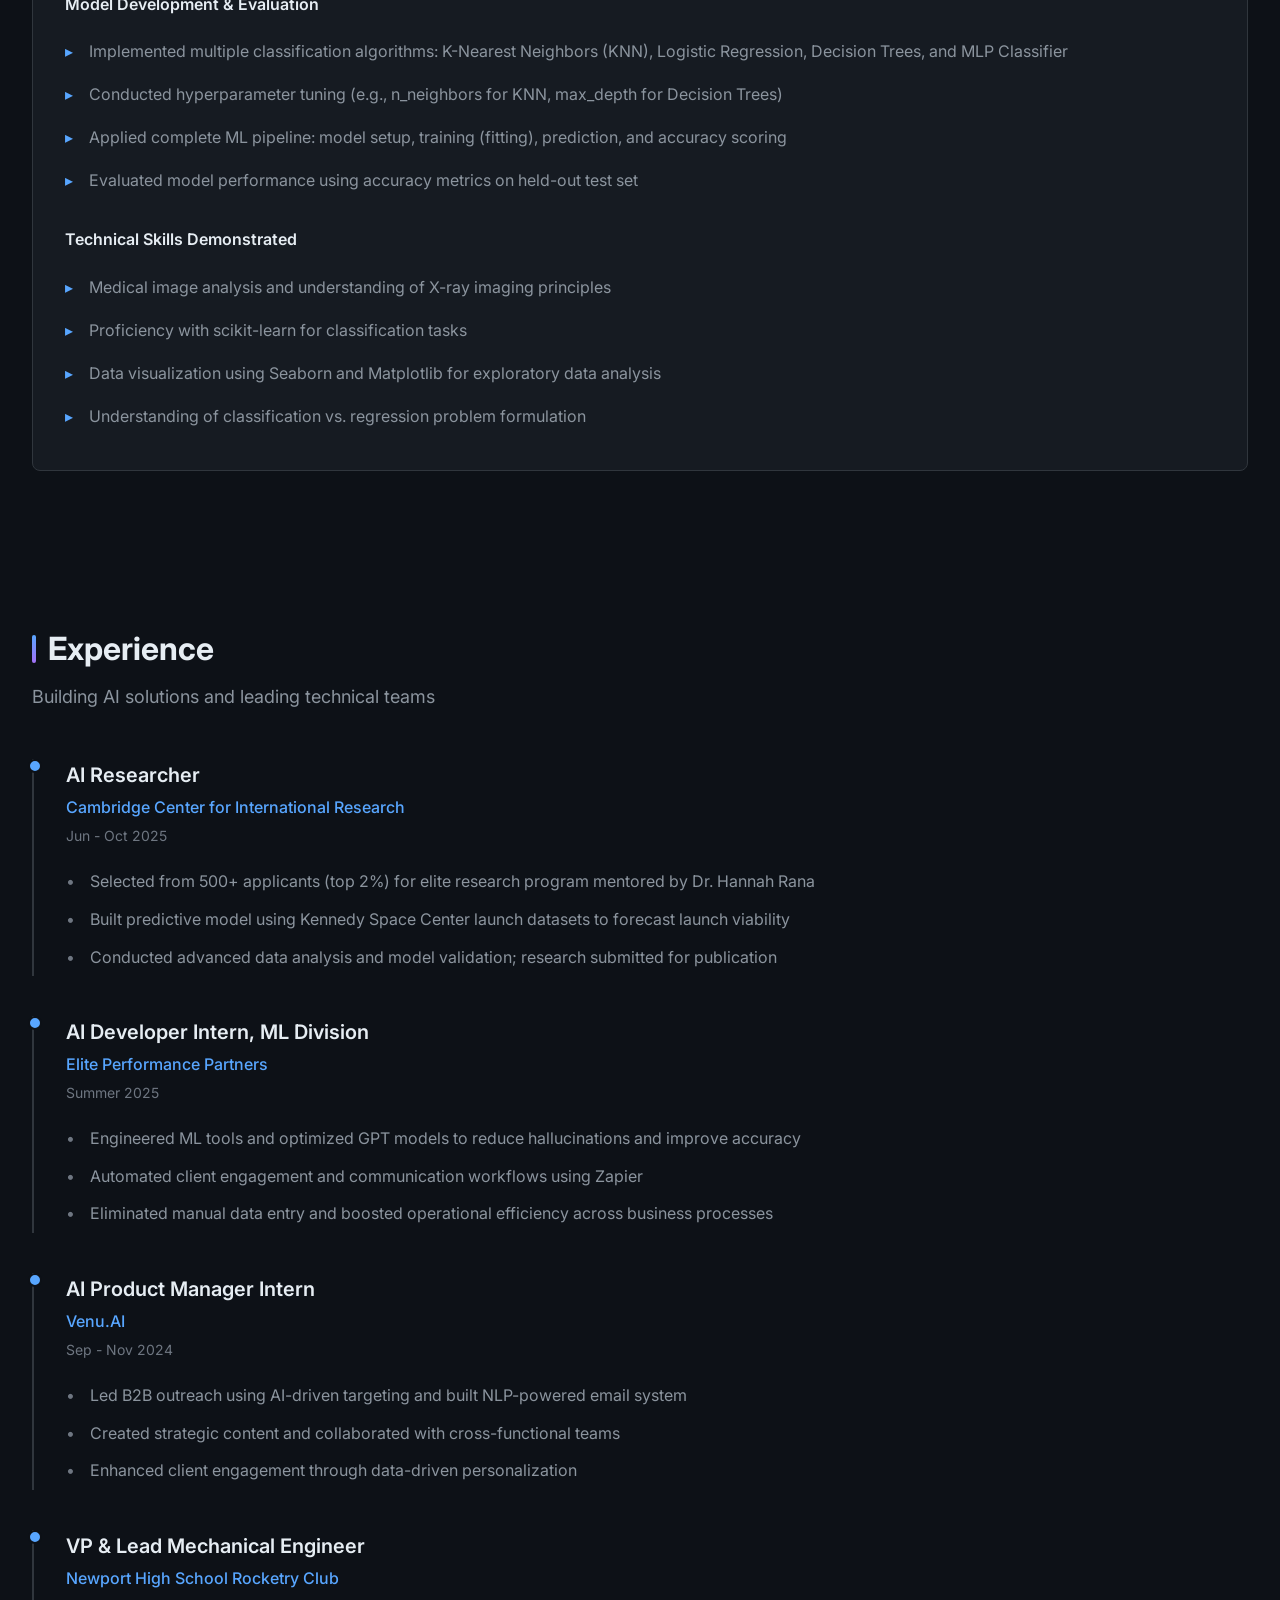
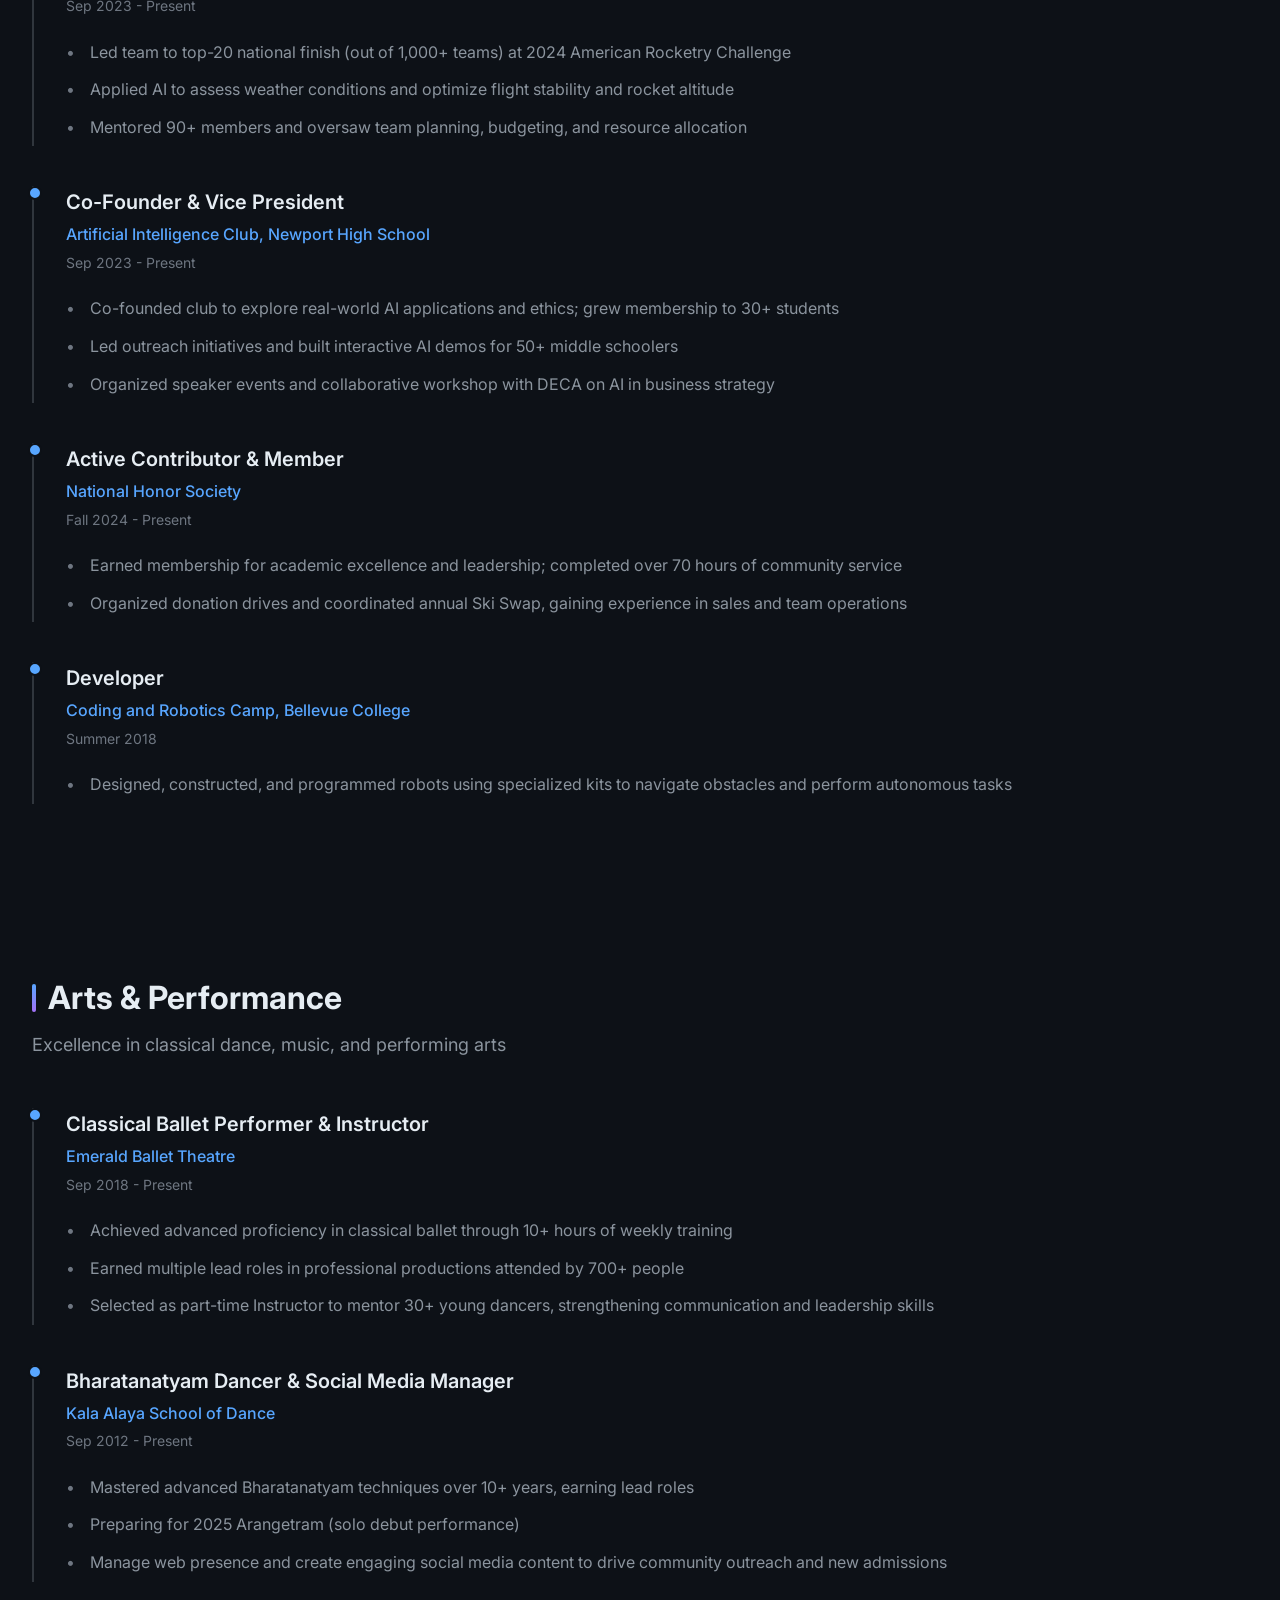
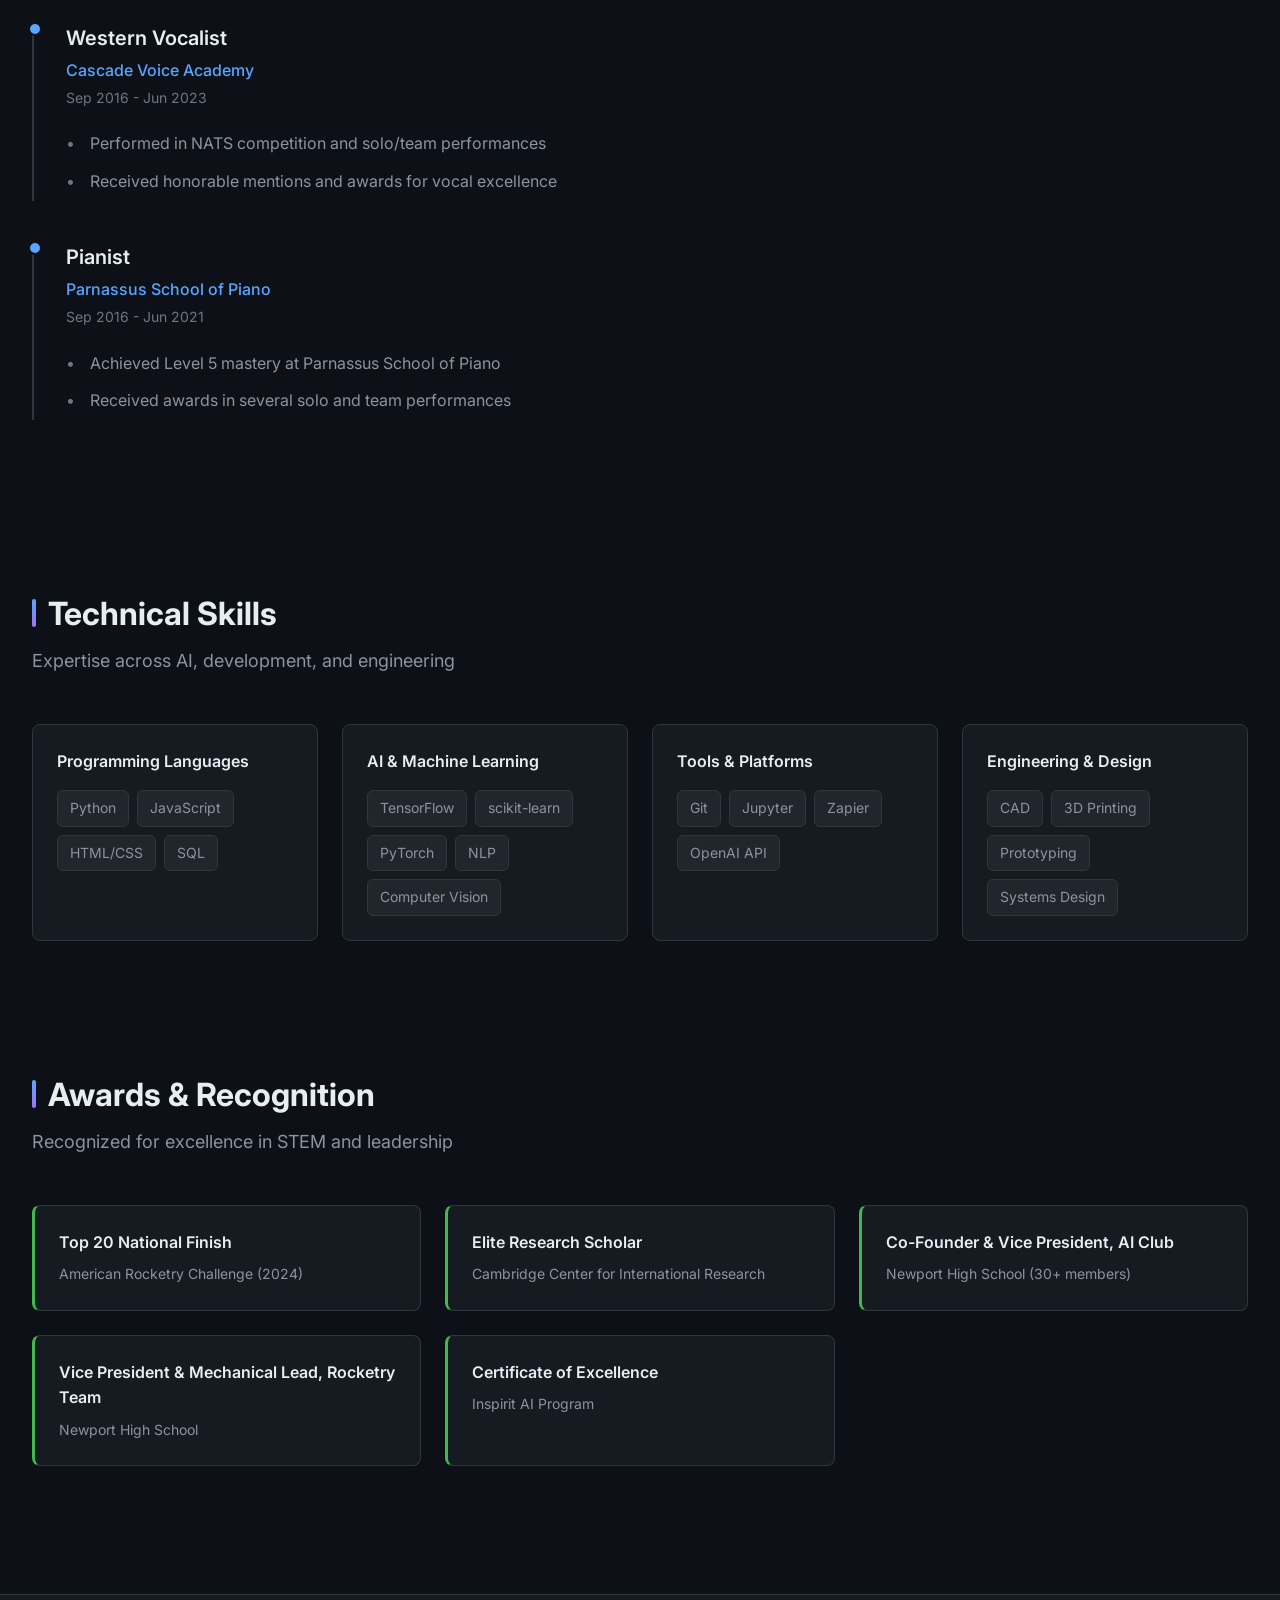
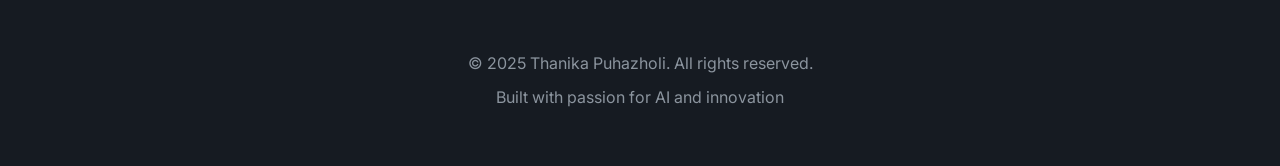
==== commit 209866a7: "Updates" ====
--- a/index.html
+++ b/index.html
@@ -551,6 +551,9 @@
                         <a href="launchpredictresearch.pdf" class="btn btn-primary" target="_blank">
                             <span>📄 Download Full Paper</span>
                         </a>
+                        <a href="launchpredictabstract.pdf" class="btn btn-secondary" target="_blank">
+                            <span>📋 View Abstract</span>
+                        </a>
                     </div>
 
                     <div class="card-content">
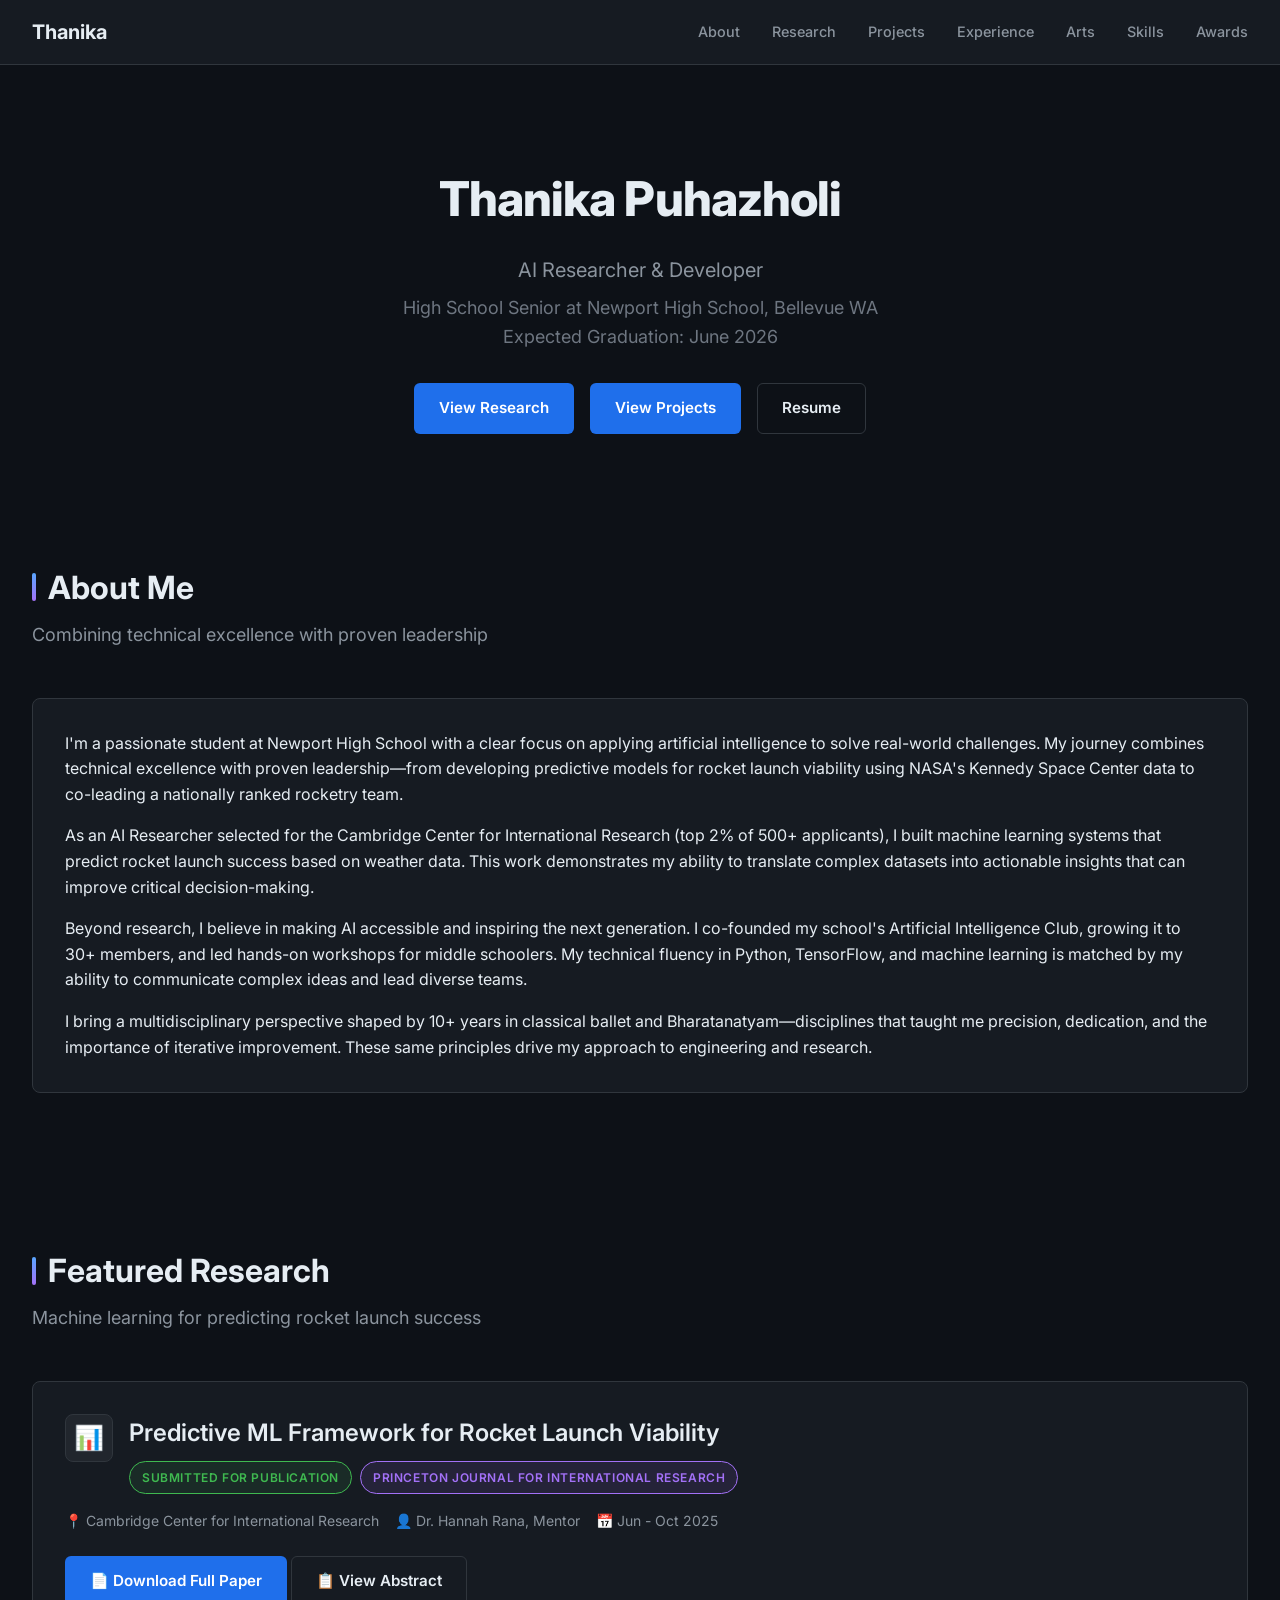
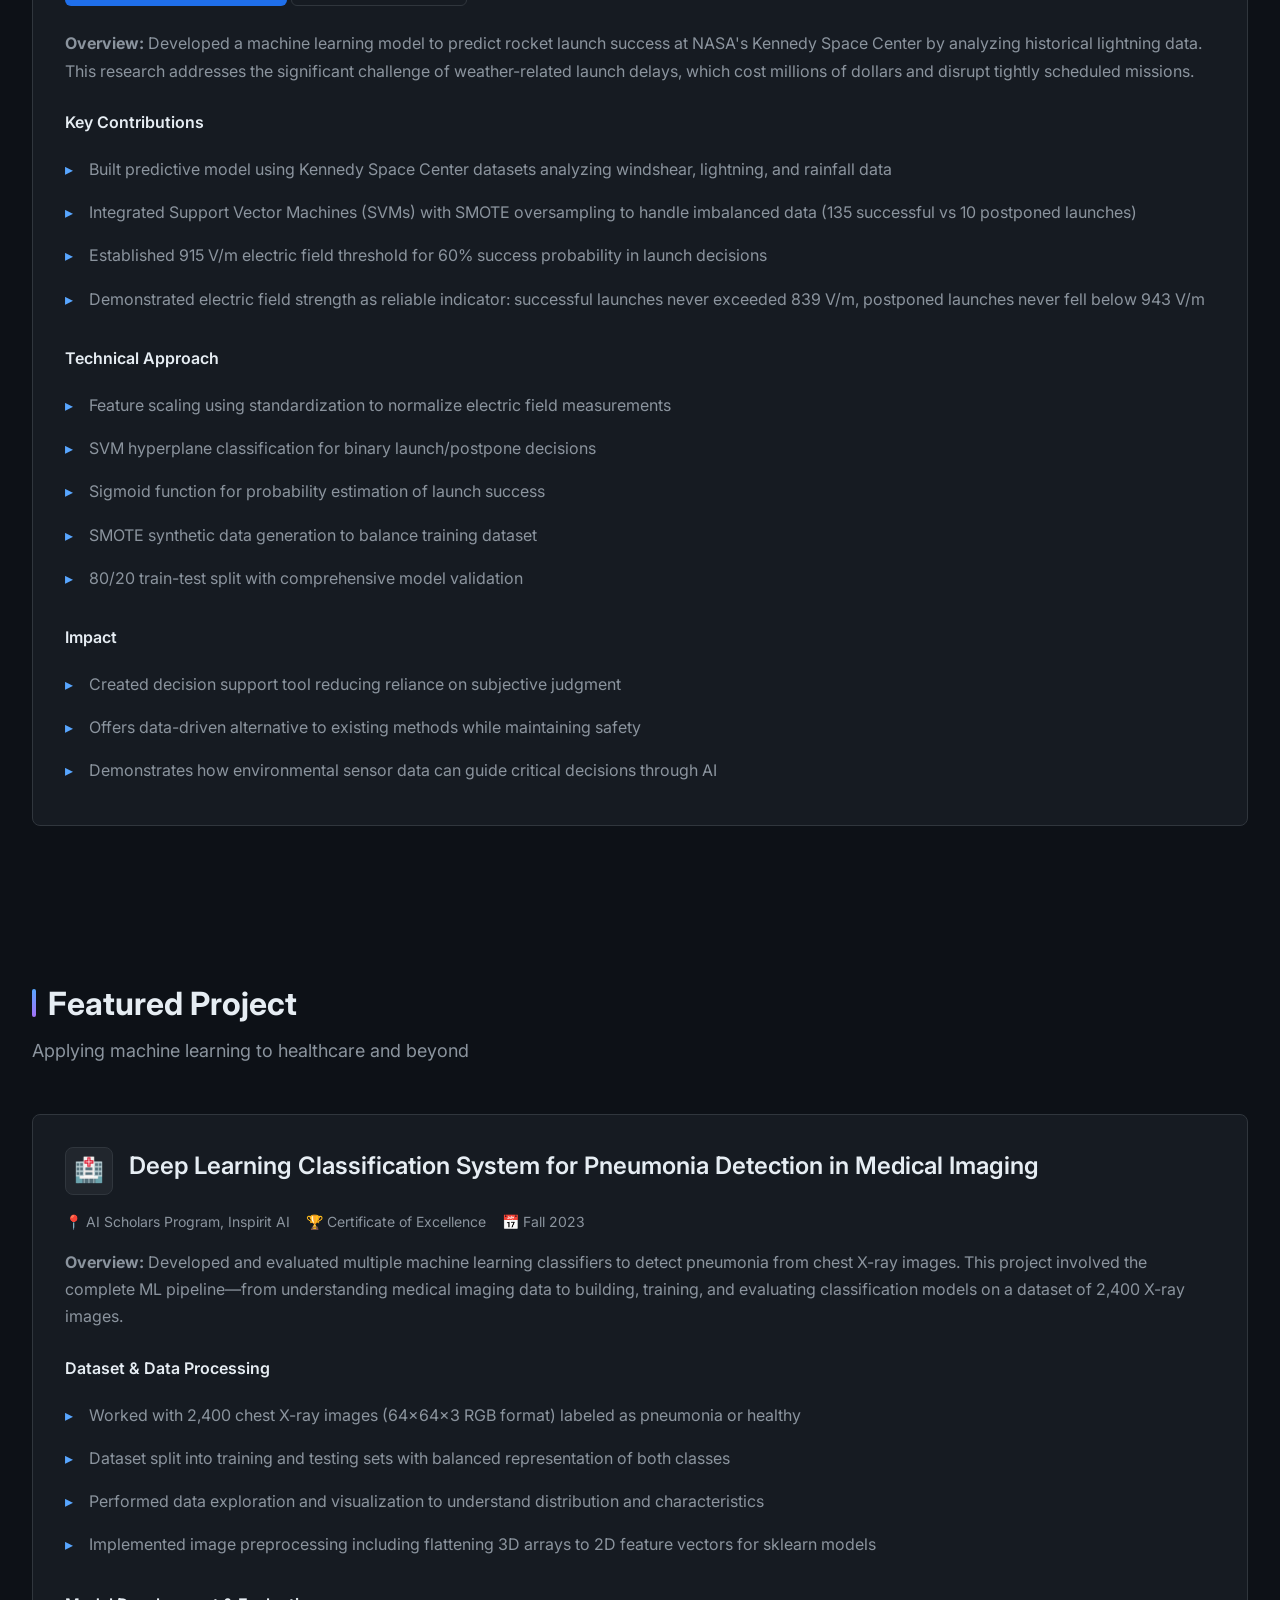
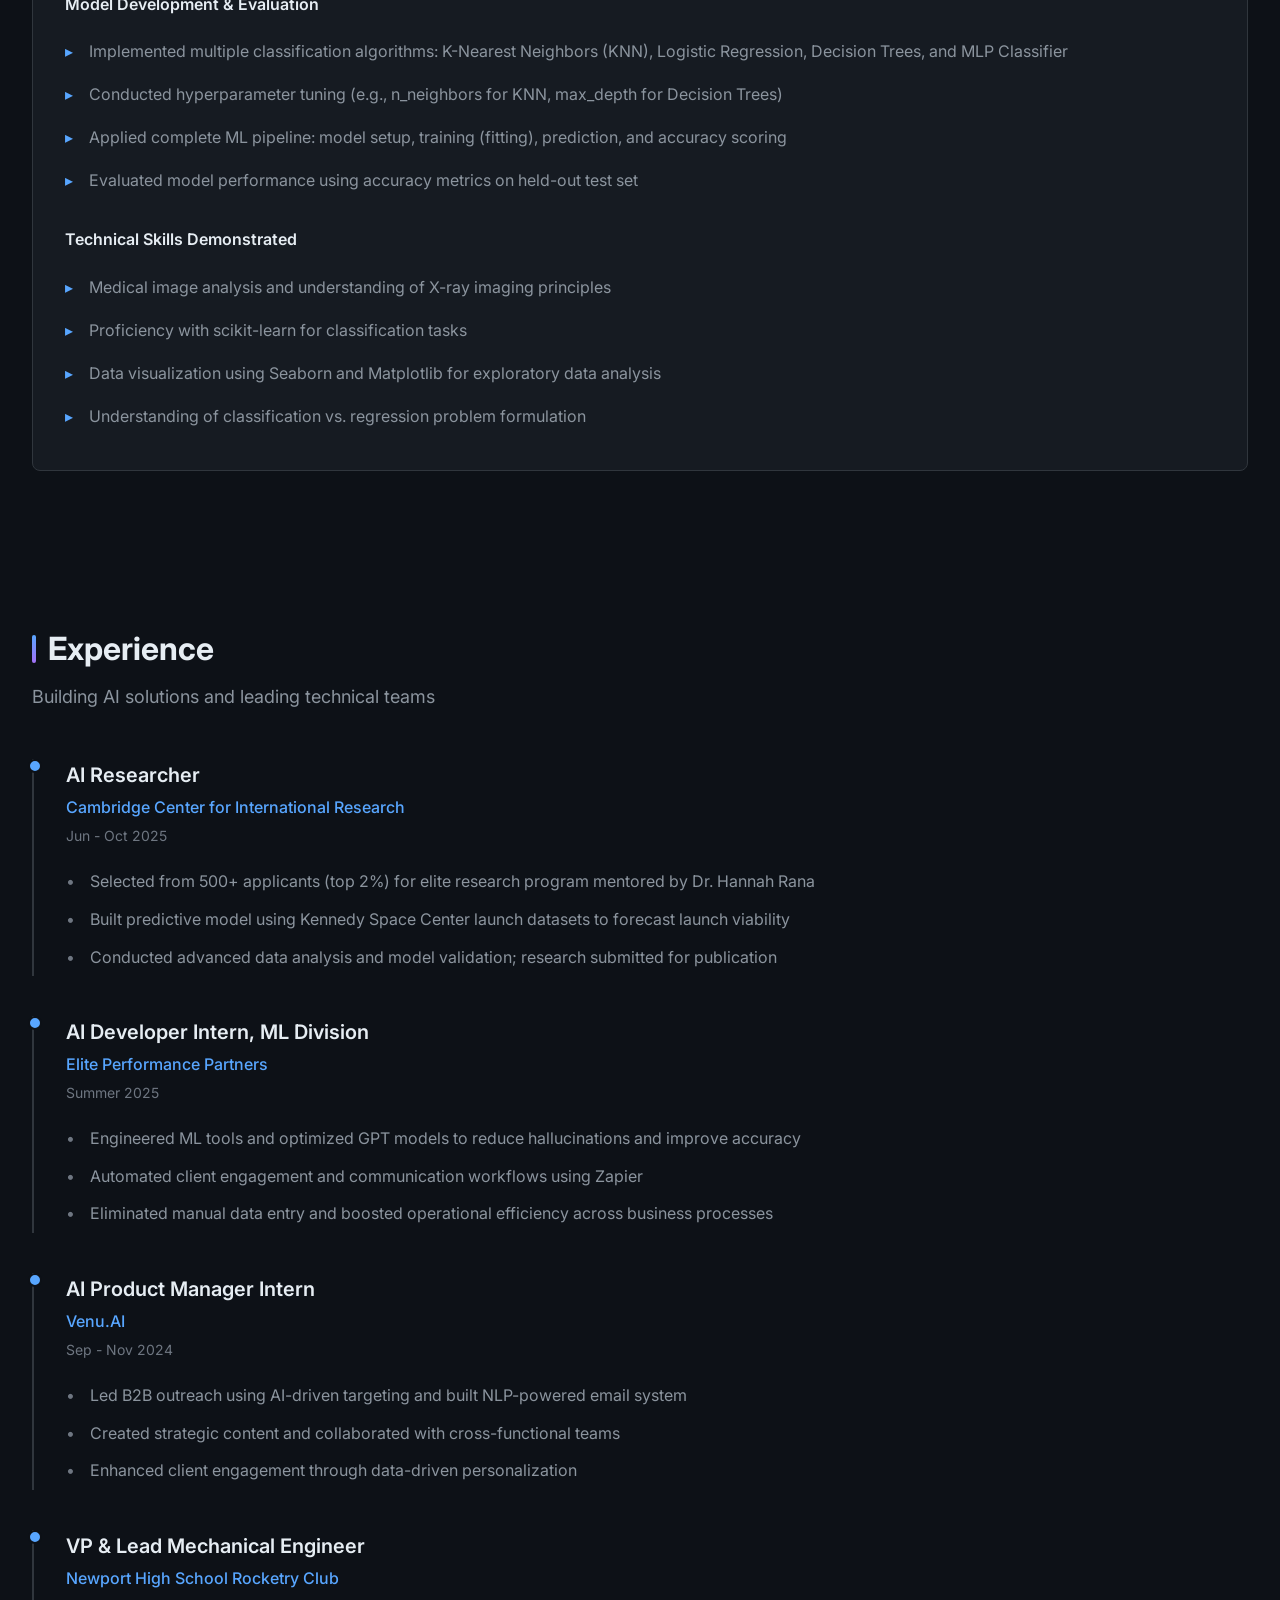
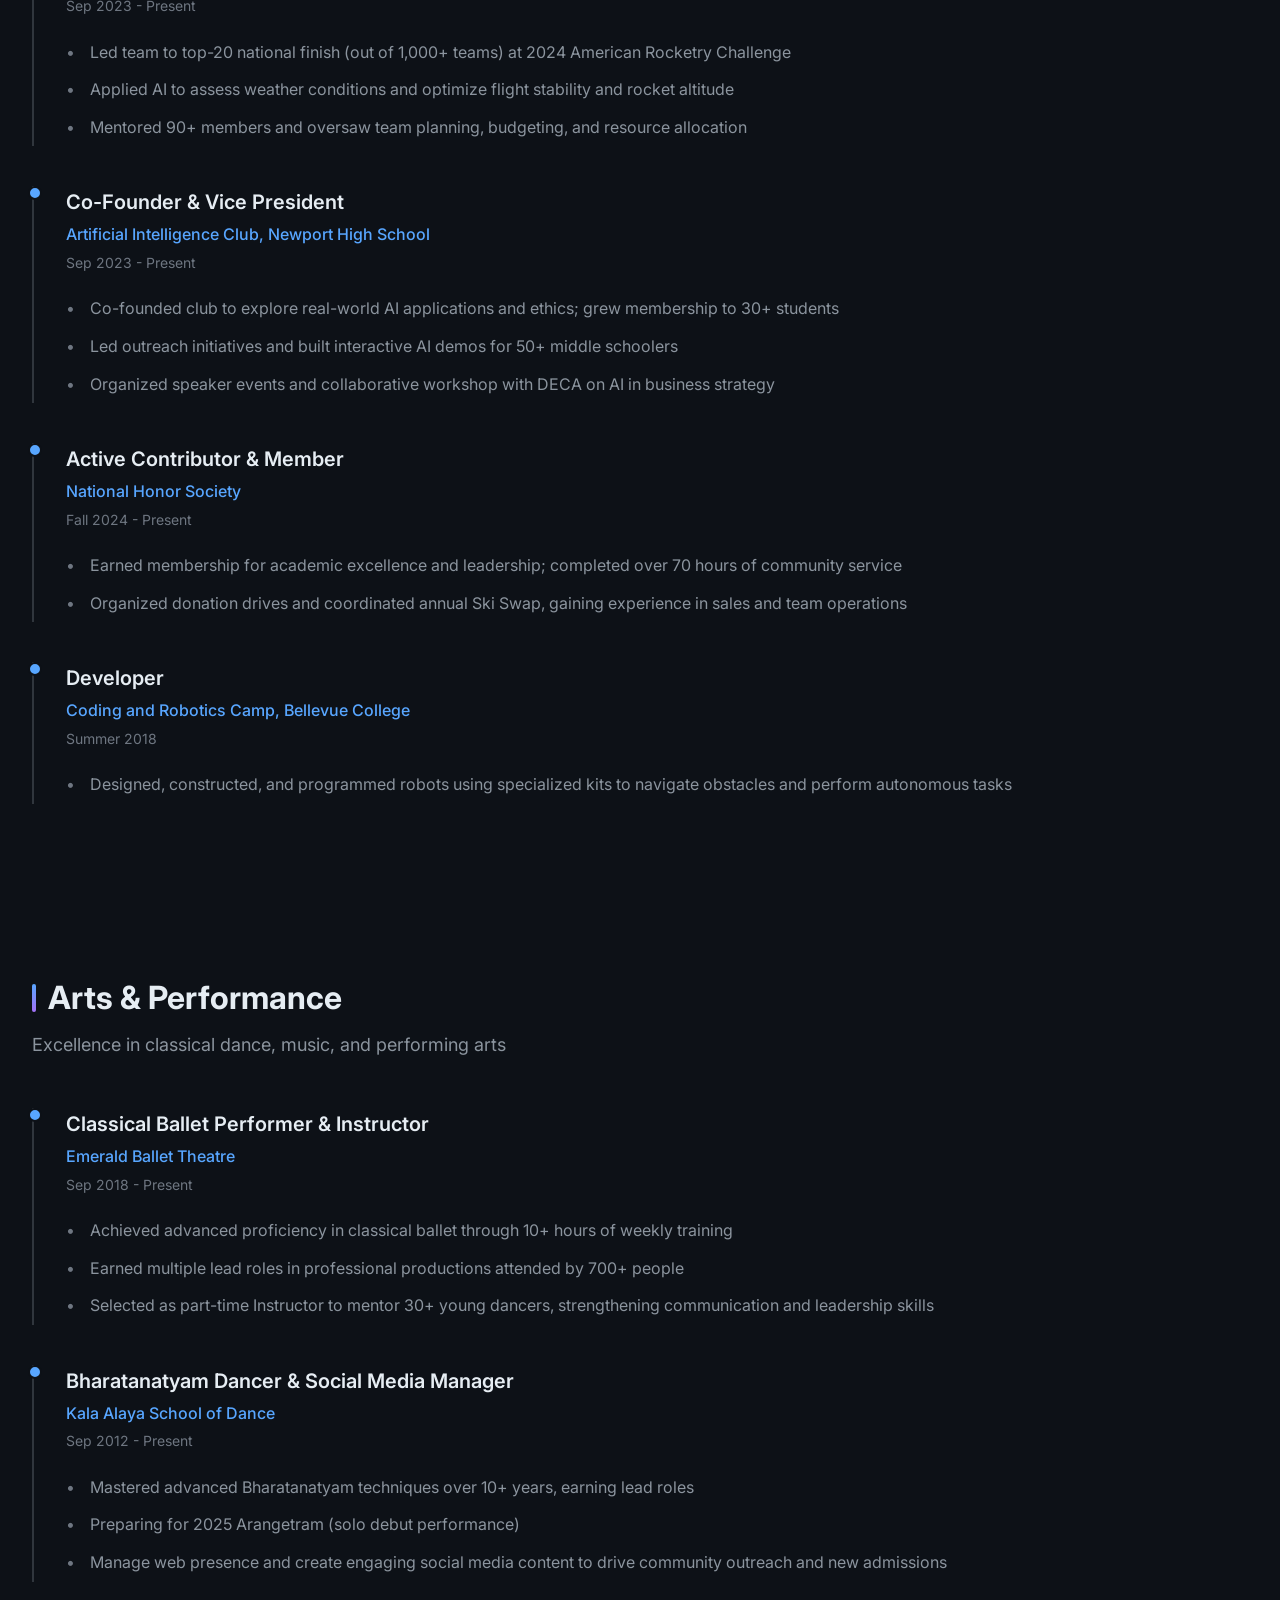
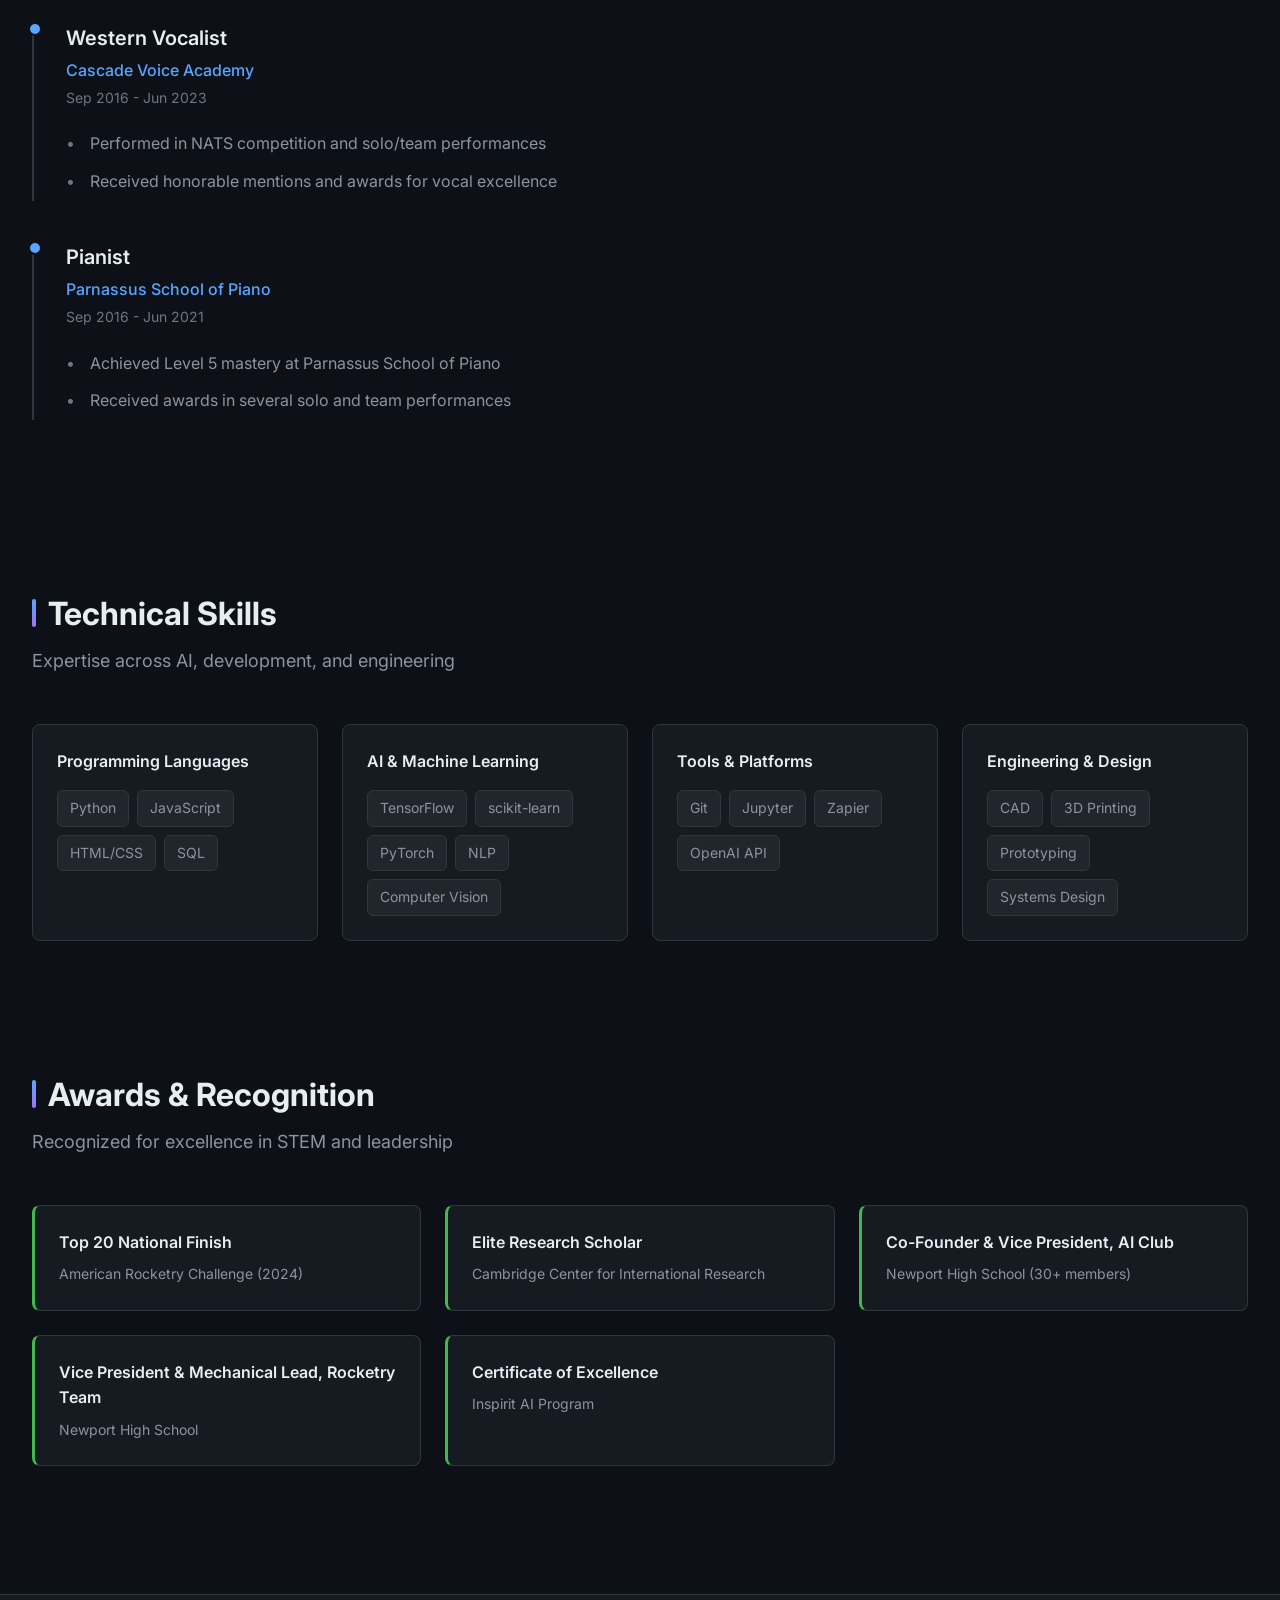
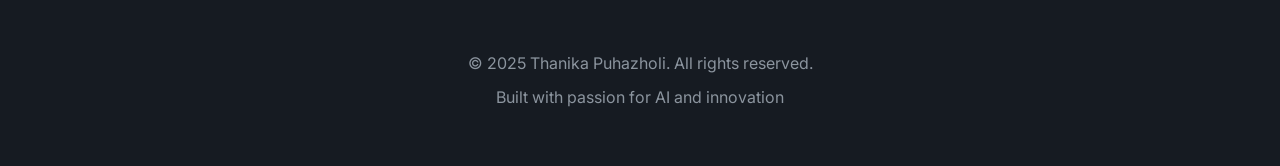
==== commit c7097a52: "Update index.html" ====
--- a/index.html
+++ b/index.html
@@ -537,7 +537,10 @@
                         <div class="card-icon">📊</div>
                         <div style="flex: 1;">
                             <h3 class="card-title">Predictive ML Framework for Rocket Launch Viability</h3>
-                            <span class="badge badge-success">Submitted for Publication</span>
+                            <div style="display: flex; gap: 0.5rem; flex-wrap: wrap;">
+                                <span class="badge badge-success">Submitted for Publication</span>
+                                <span class="badge badge-purple">Princeton Journal for International Research</span>
+                            </div>
                         </div>
                     </div>
                     
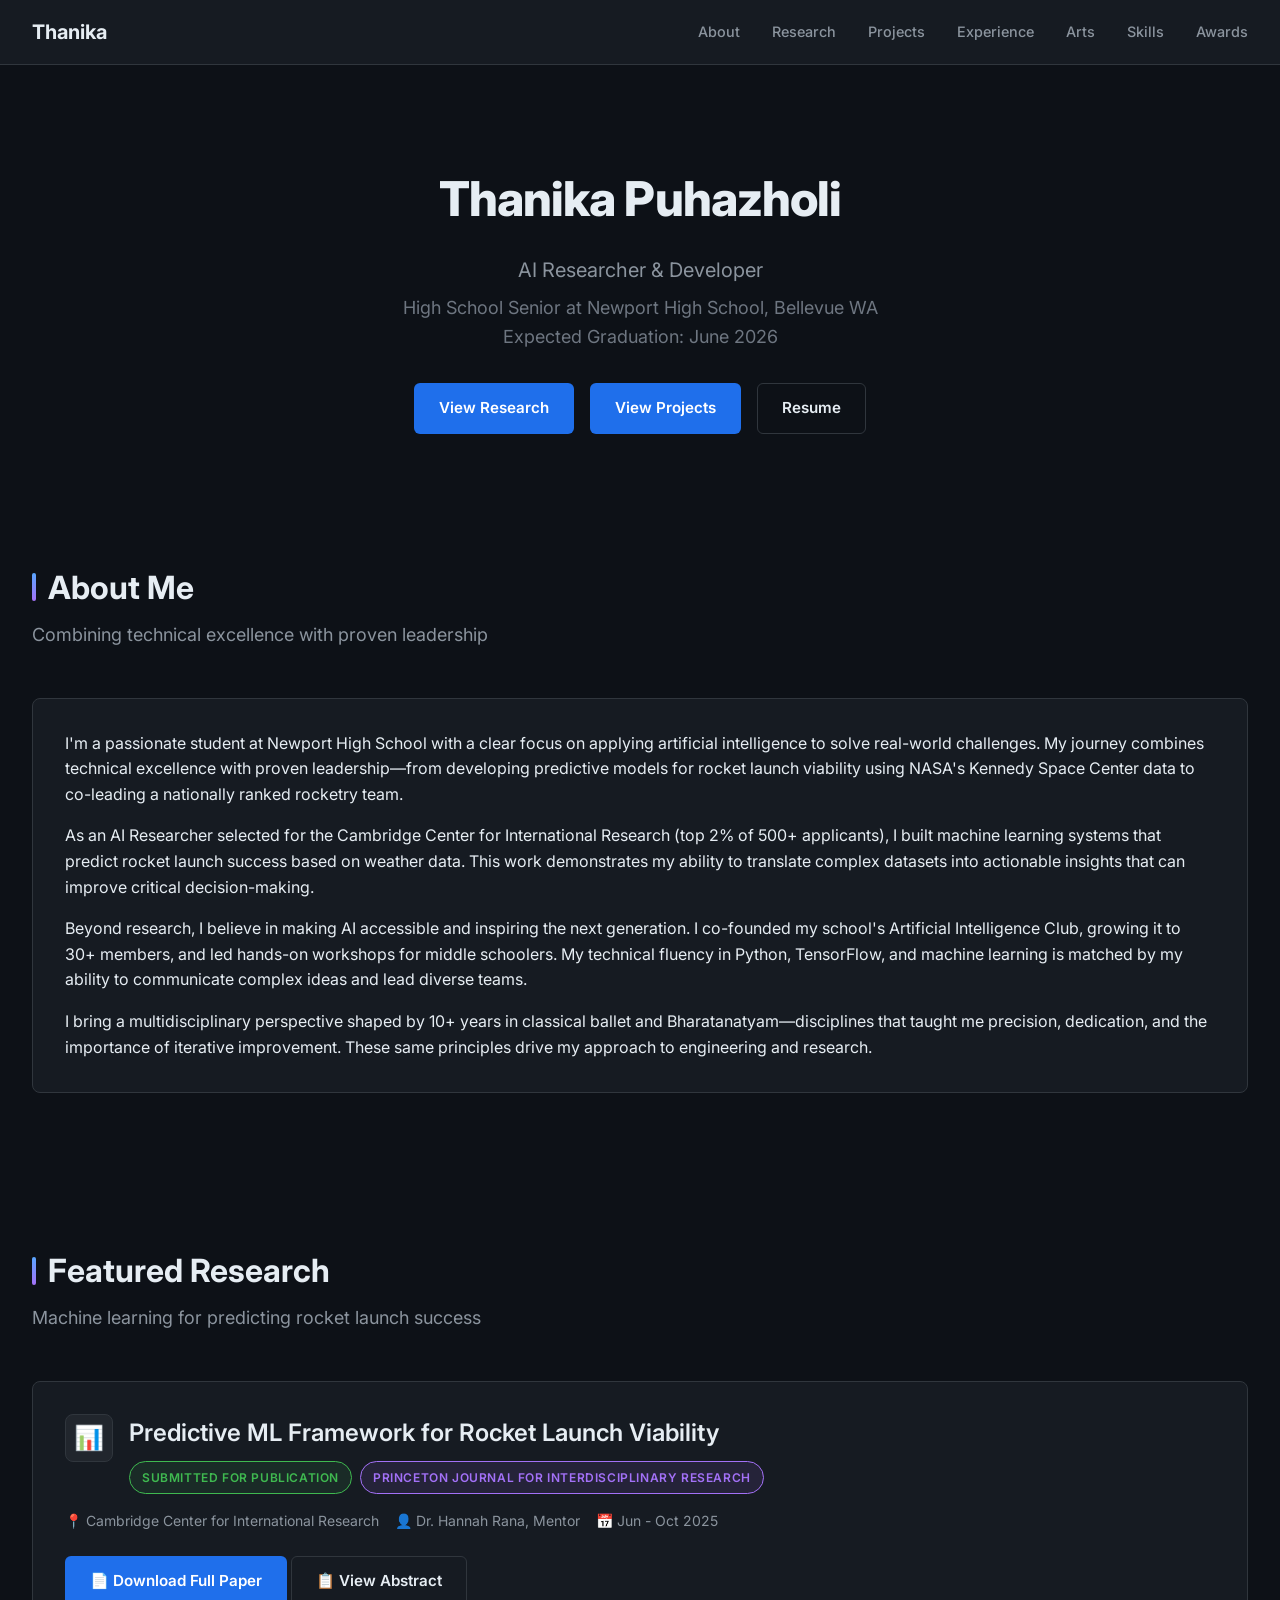
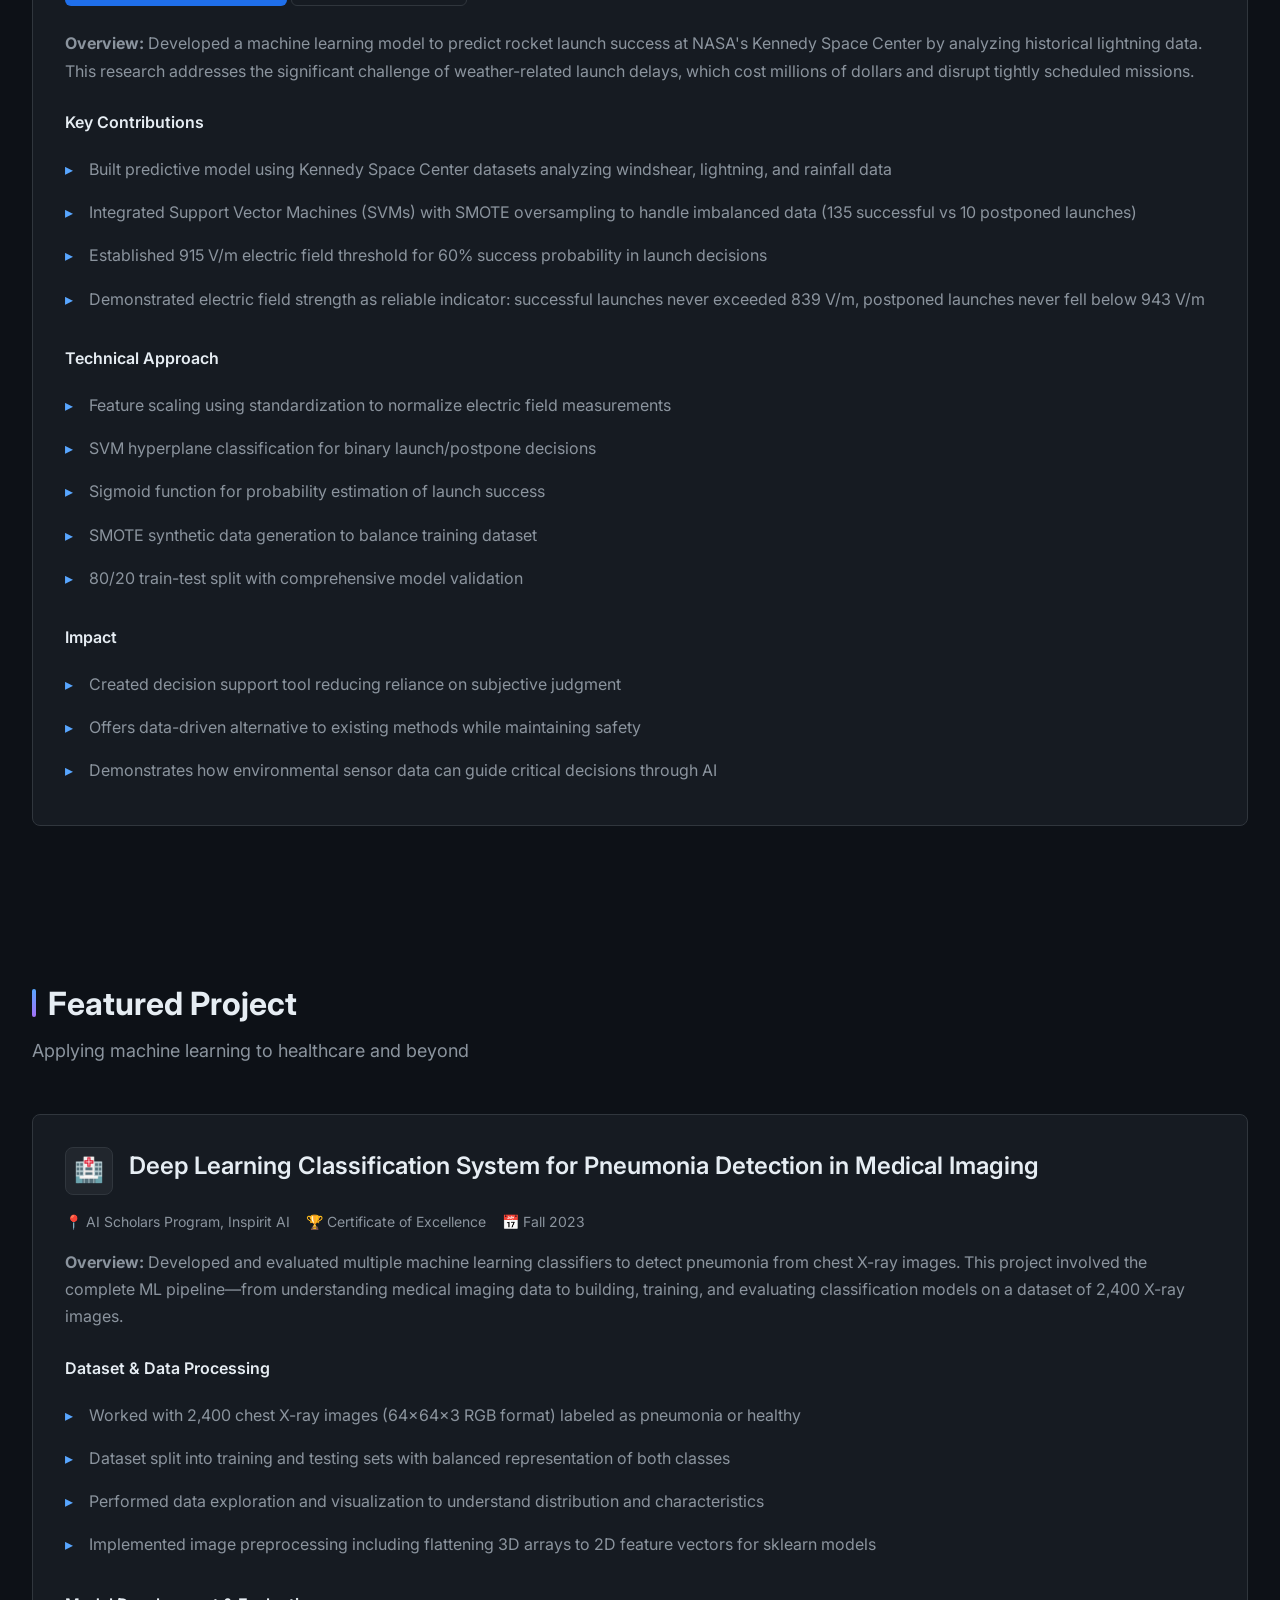
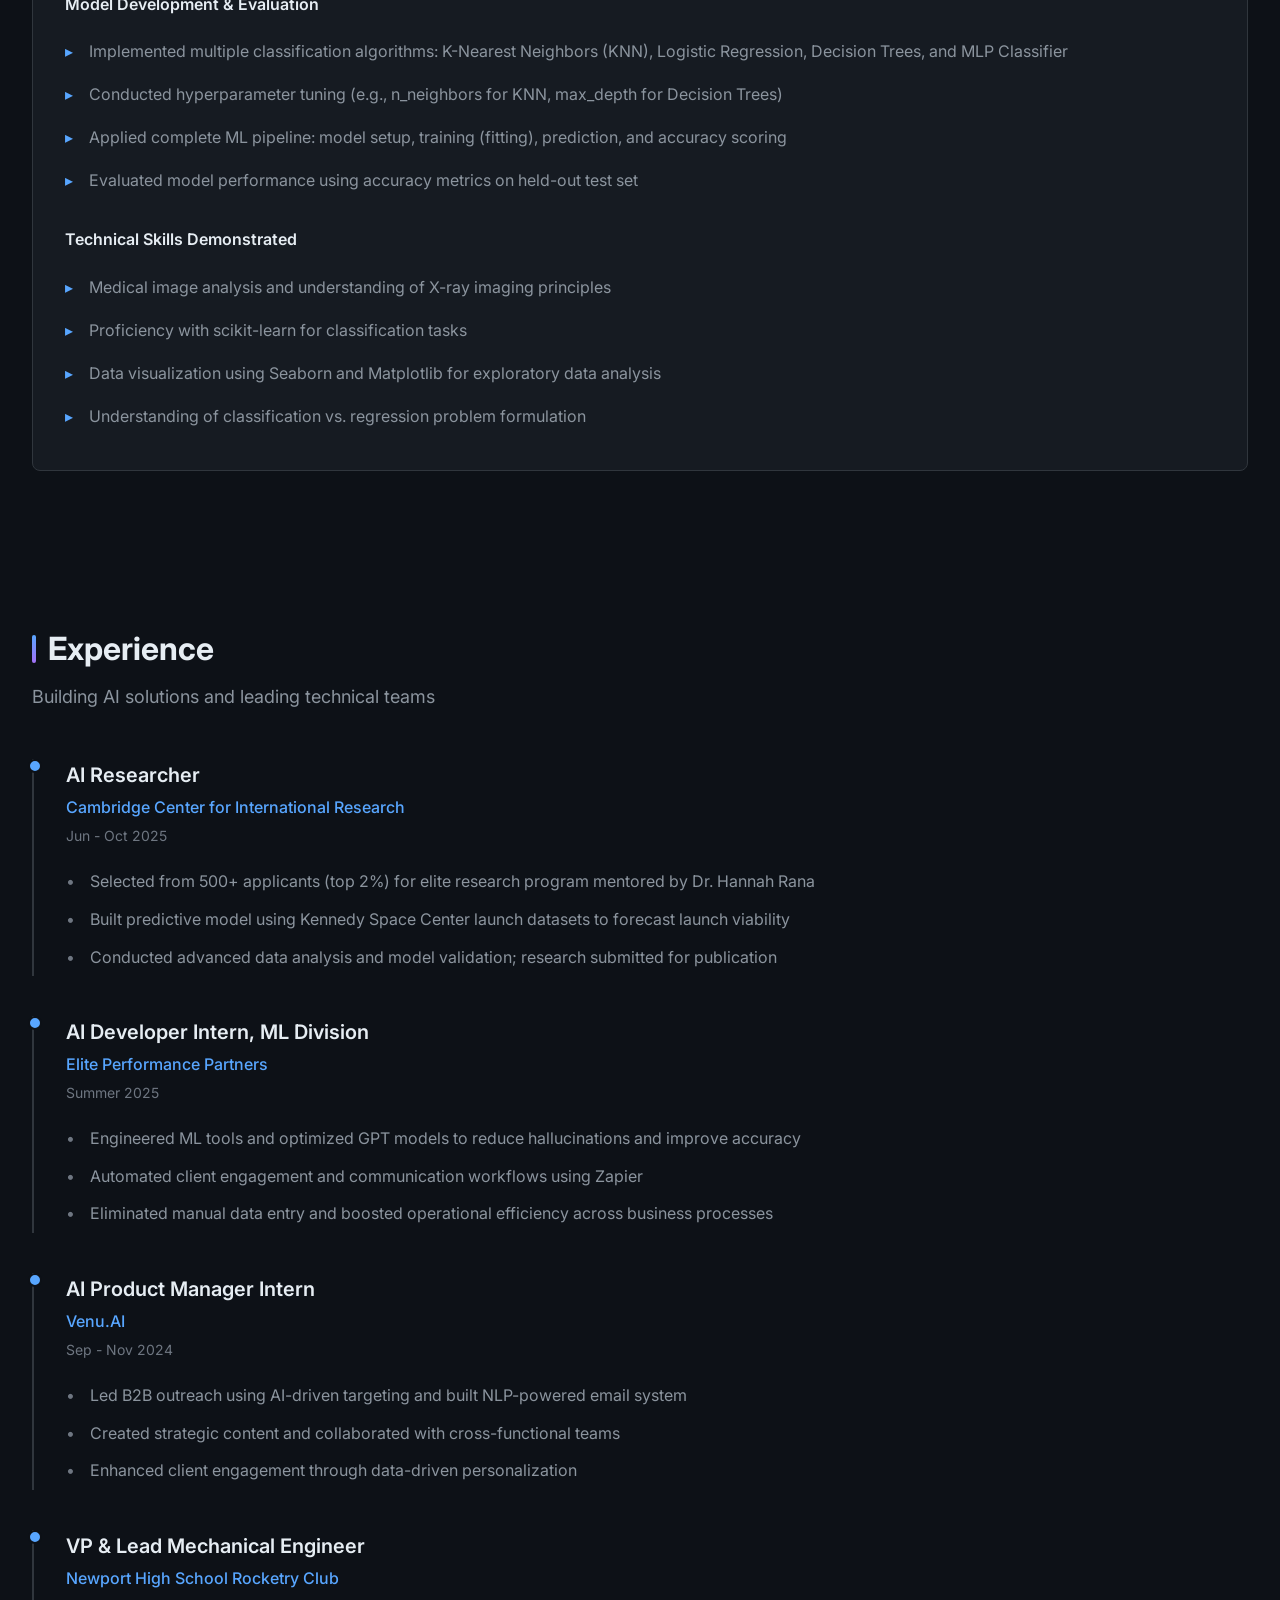
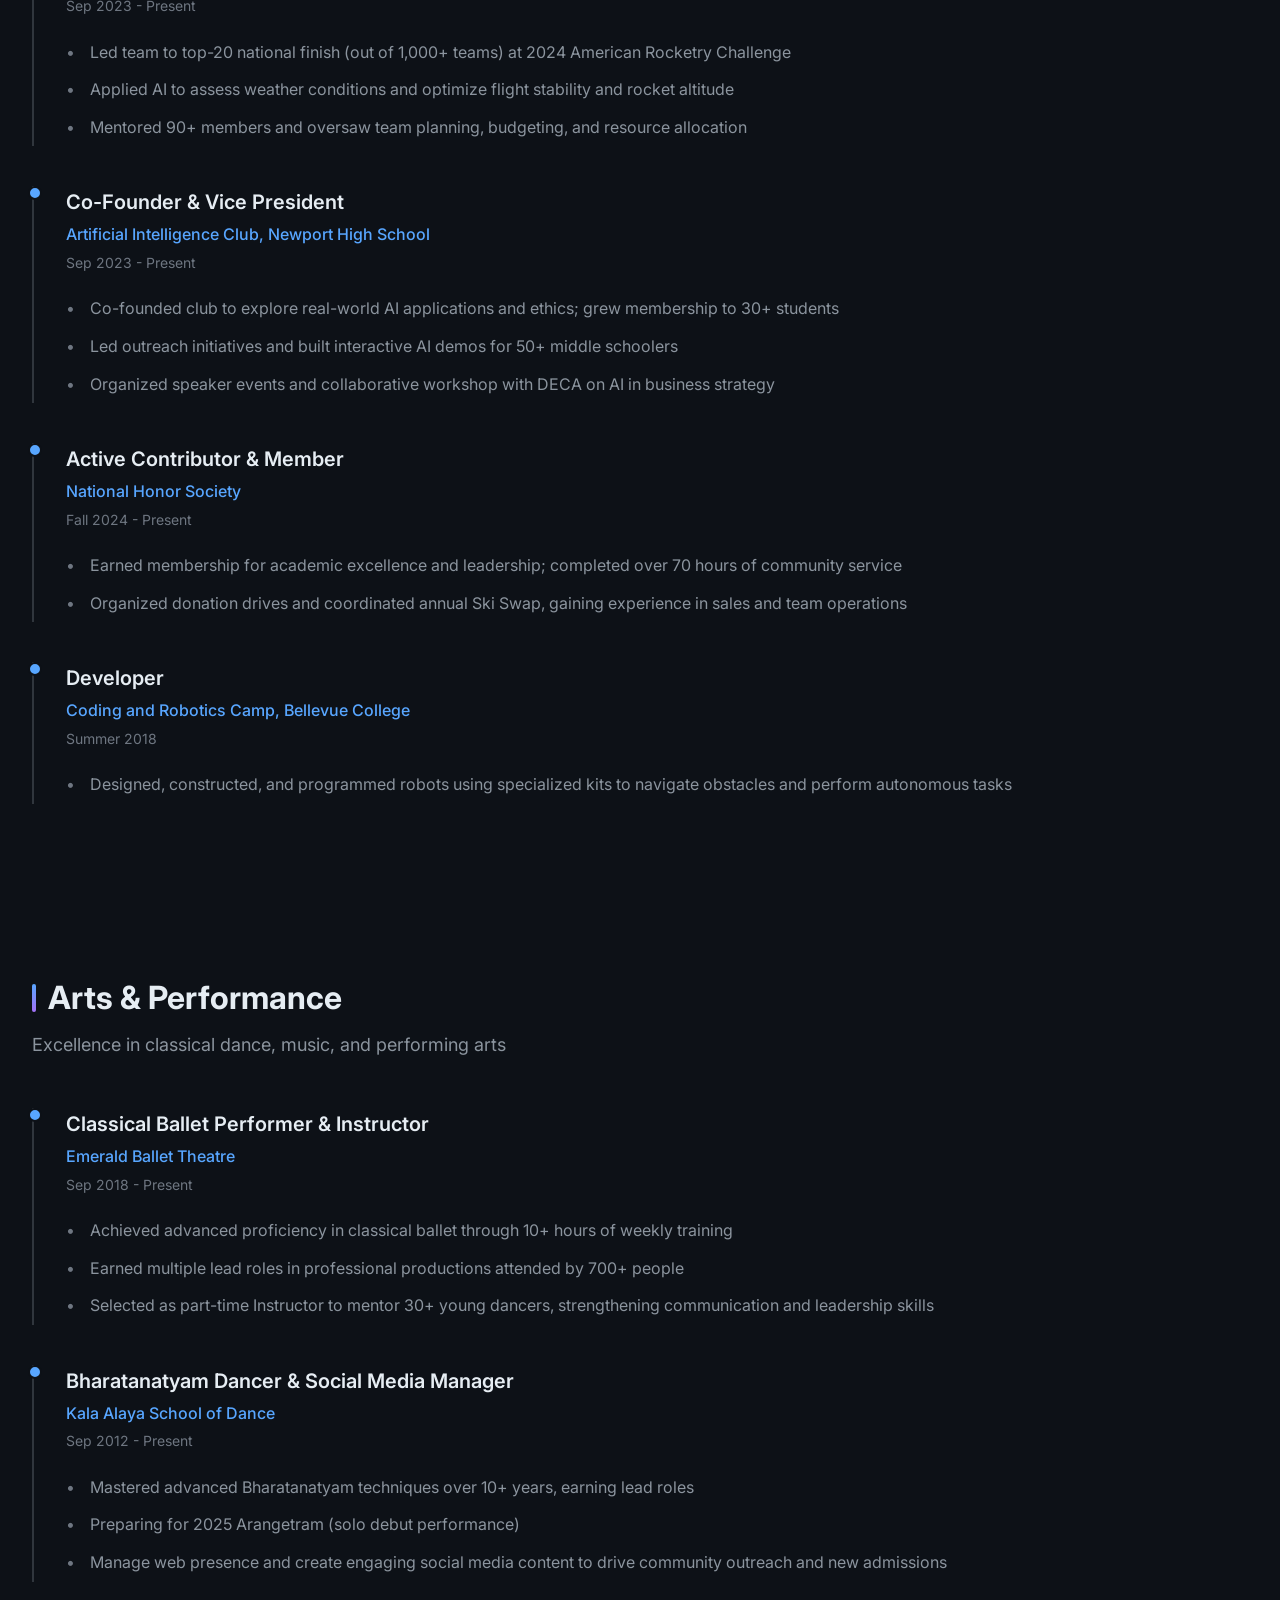
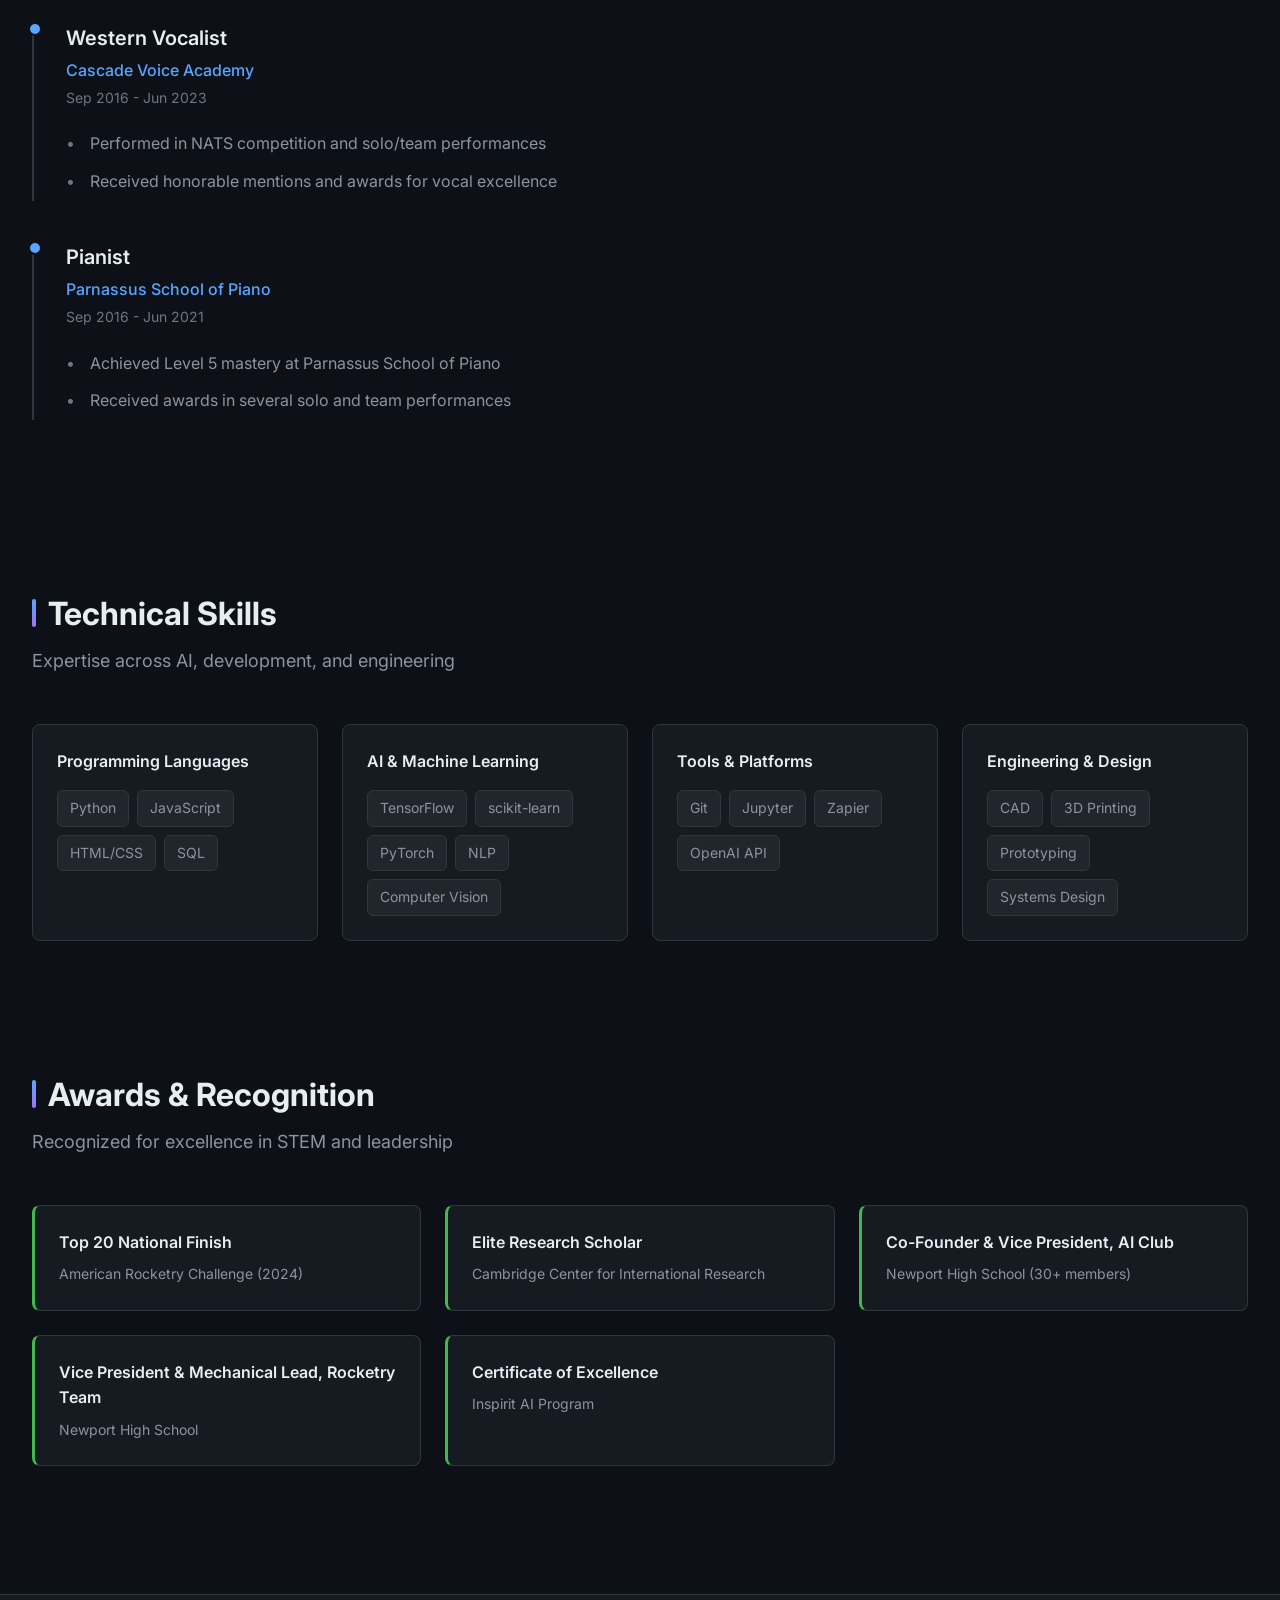
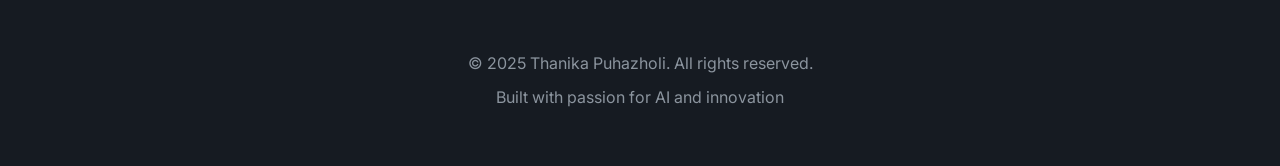
==== commit 158d9600: "Update index.html" ====
--- a/index.html
+++ b/index.html
@@ -539,7 +539,7 @@
                             <h3 class="card-title">Predictive ML Framework for Rocket Launch Viability</h3>
                             <div style="display: flex; gap: 0.5rem; flex-wrap: wrap;">
                                 <span class="badge badge-success">Submitted for Publication</span>
-                                <span class="badge badge-purple">Princeton Journal for International Research</span>
+                                <span class="badge badge-purple">Princeton Journal for Interdisciplinary Research</span>
                             </div>
                         </div>
                     </div>
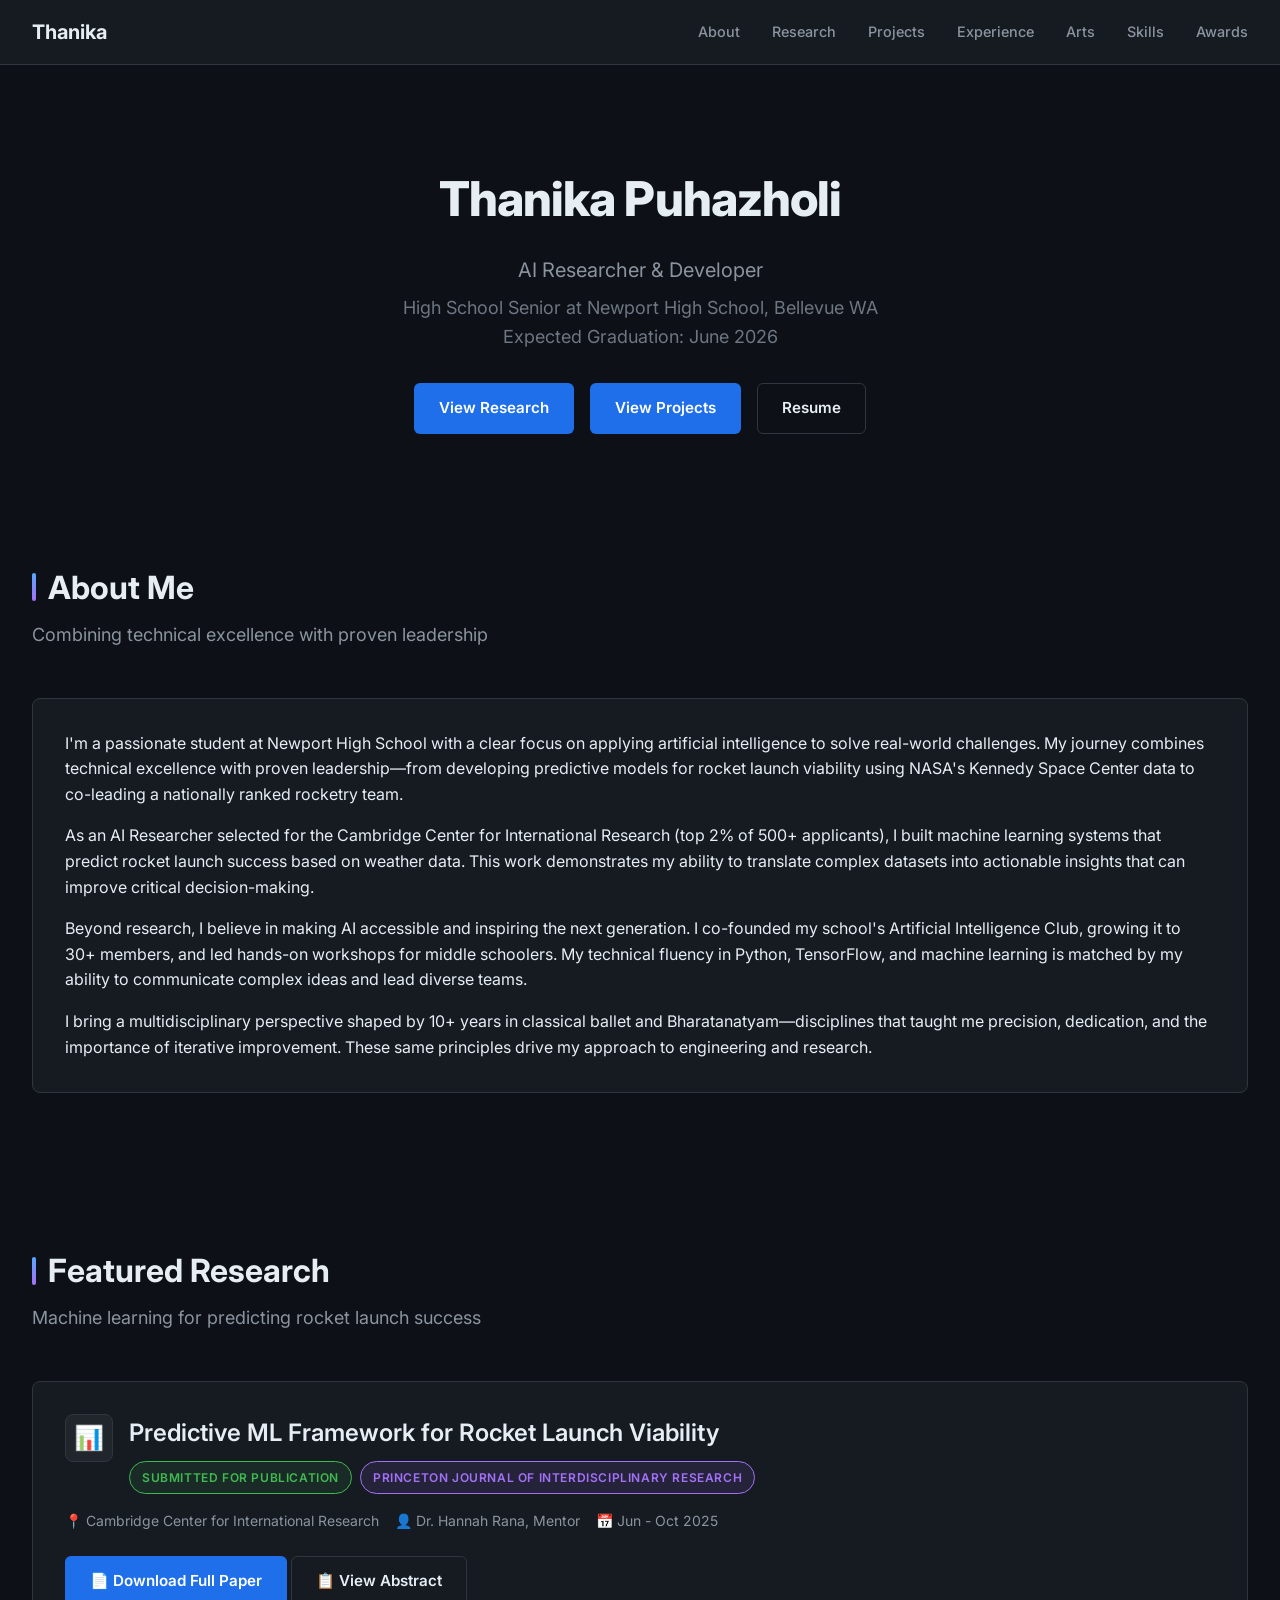
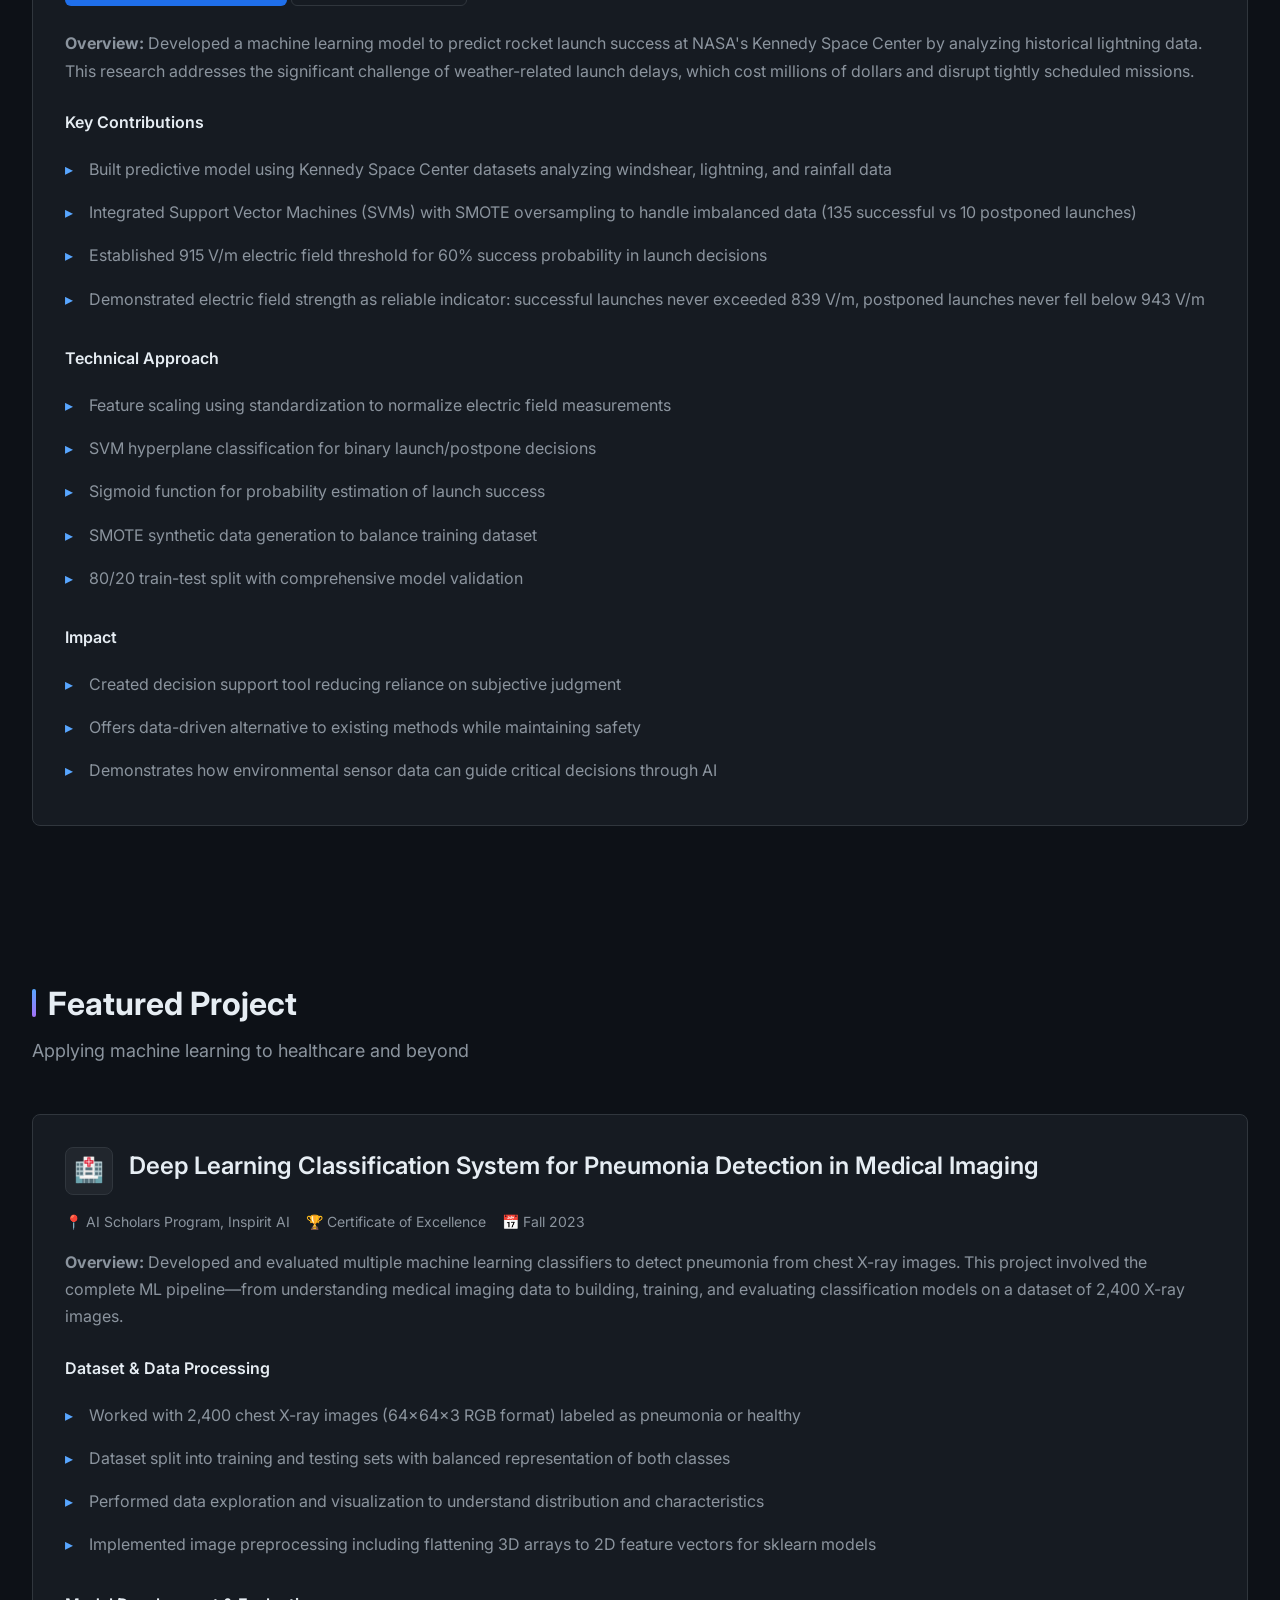
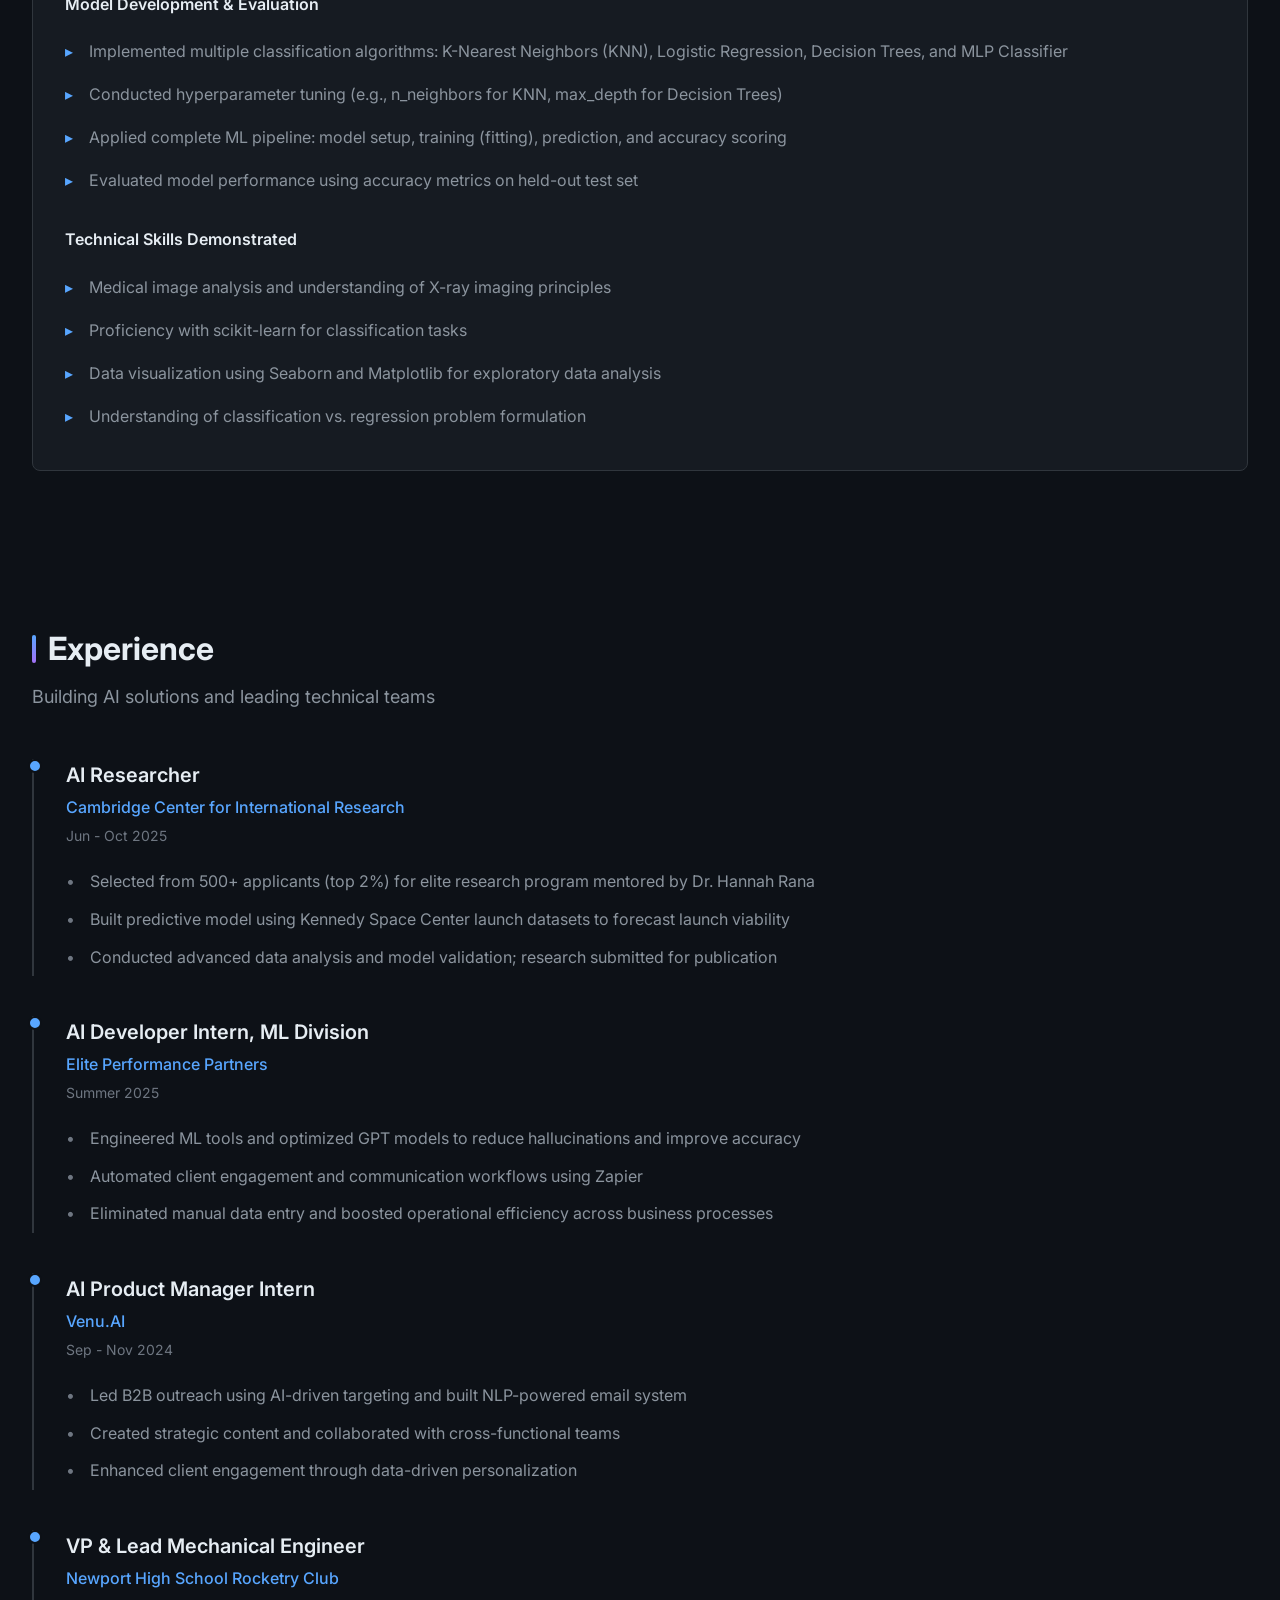
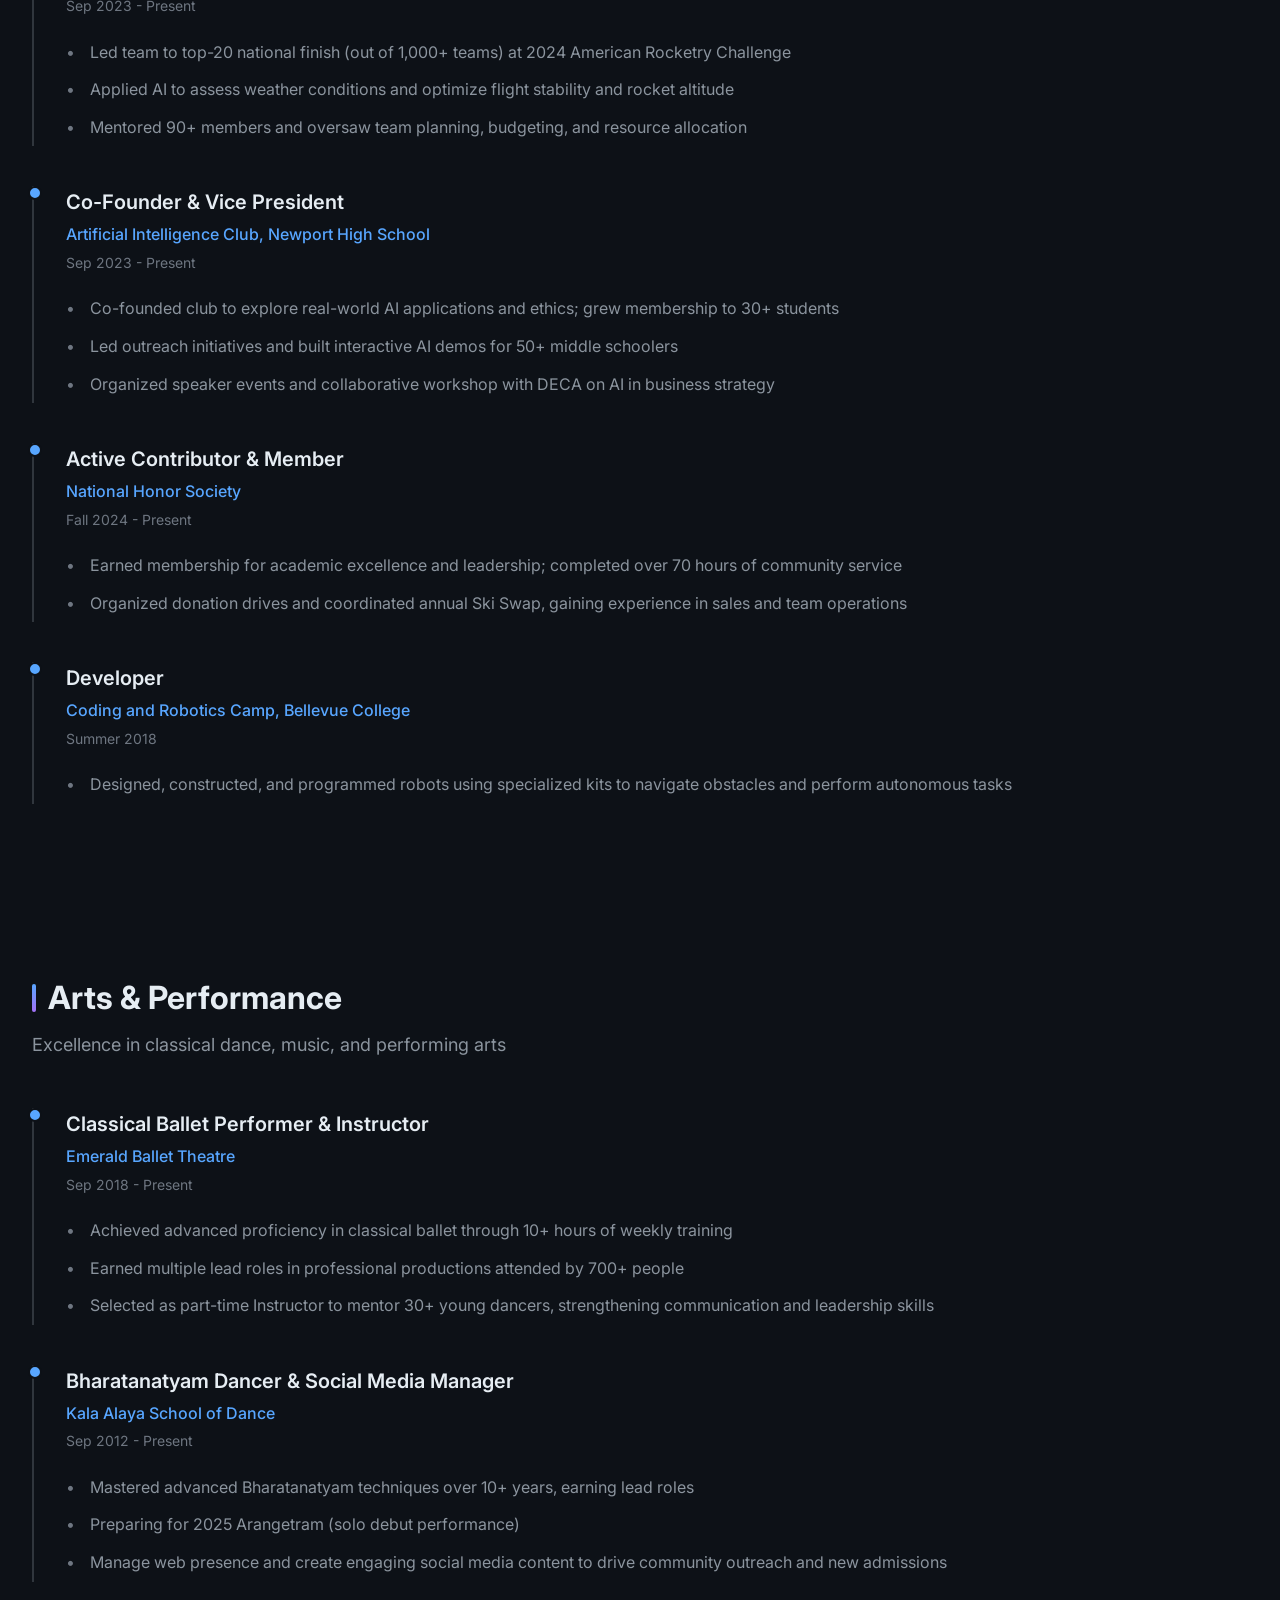
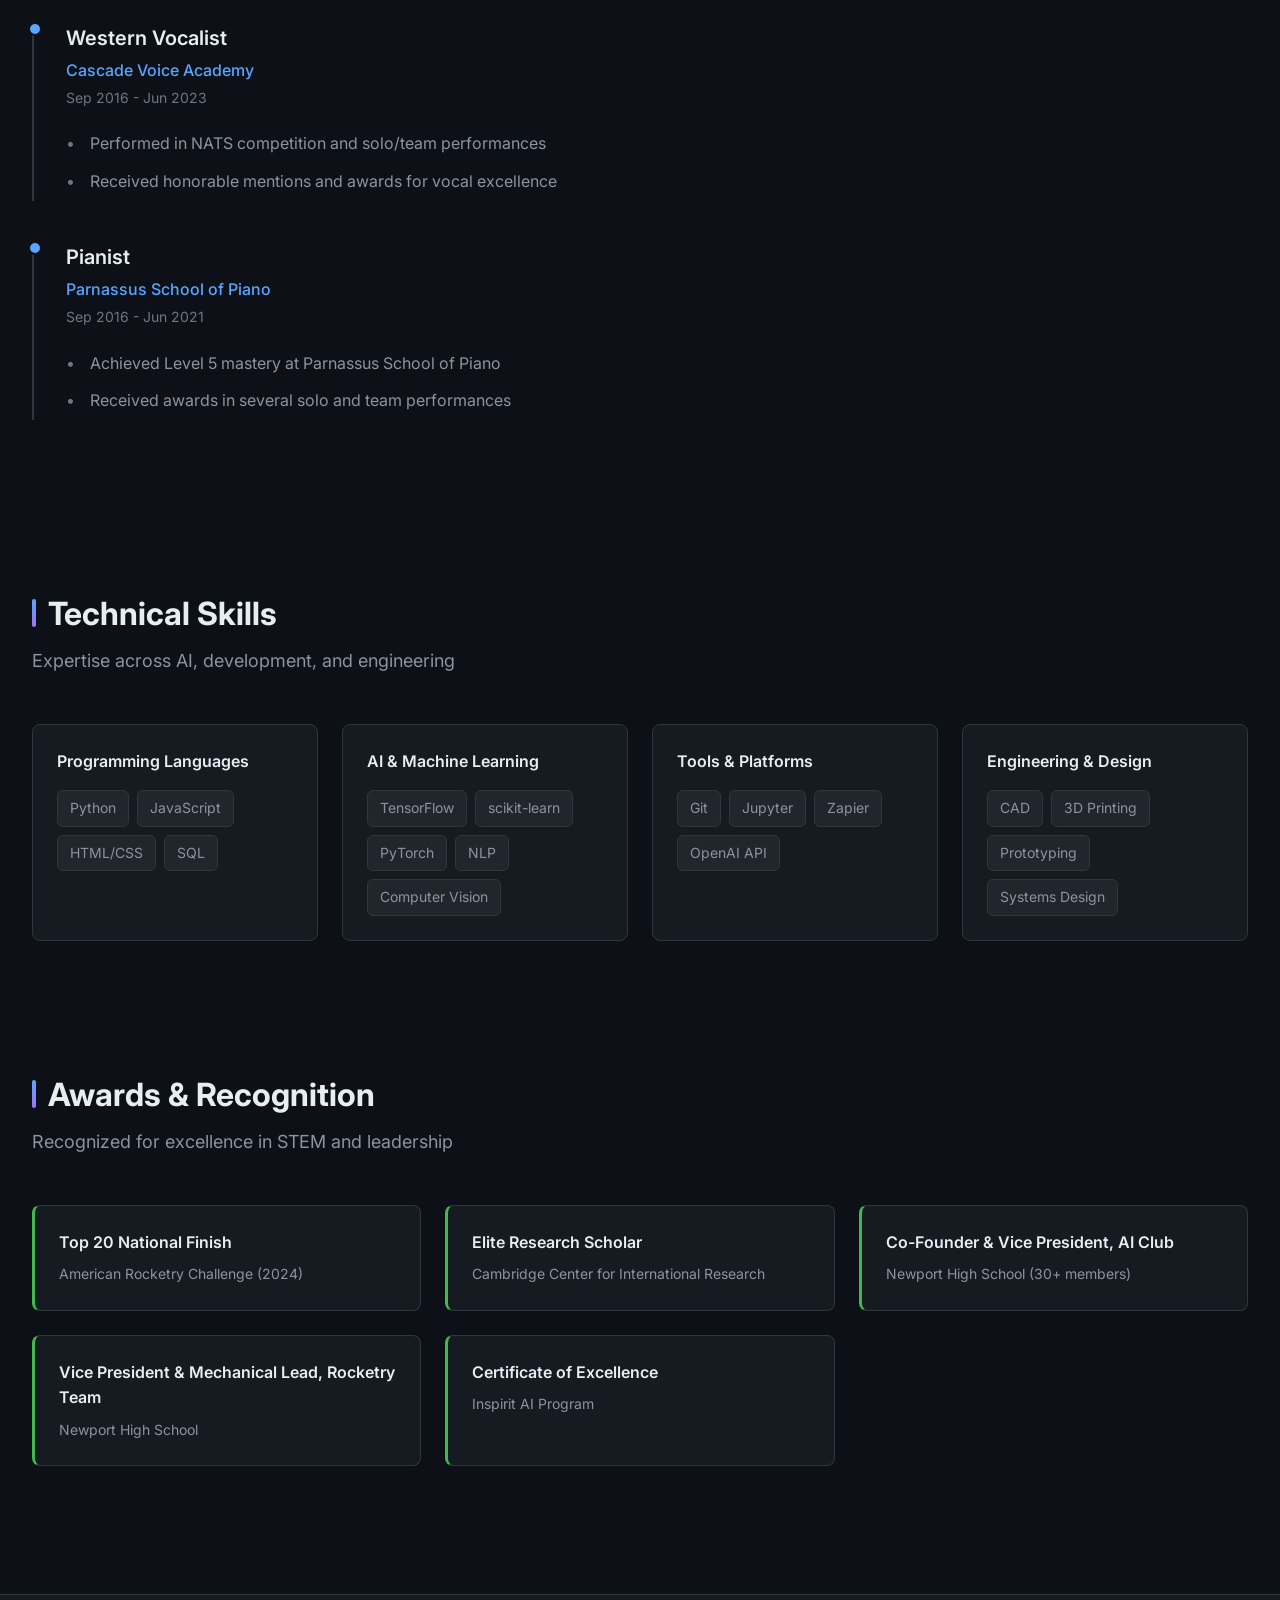
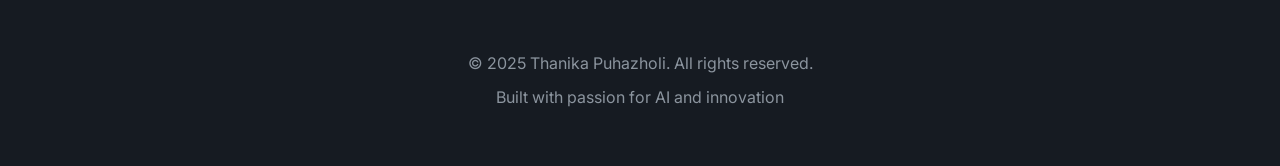
==== commit e02ed2d6: "Update index.html" ====
--- a/index.html
+++ b/index.html
@@ -539,7 +539,7 @@
                             <h3 class="card-title">Predictive ML Framework for Rocket Launch Viability</h3>
                             <div style="display: flex; gap: 0.5rem; flex-wrap: wrap;">
                                 <span class="badge badge-success">Submitted for Publication</span>
-                                <span class="badge badge-purple">Princeton Journal for Interdisciplinary Research</span>
+                                <span class="badge badge-purple">Princeton Journal of Interdisciplinary Research</span>
                             </div>
                         </div>
                     </div>
